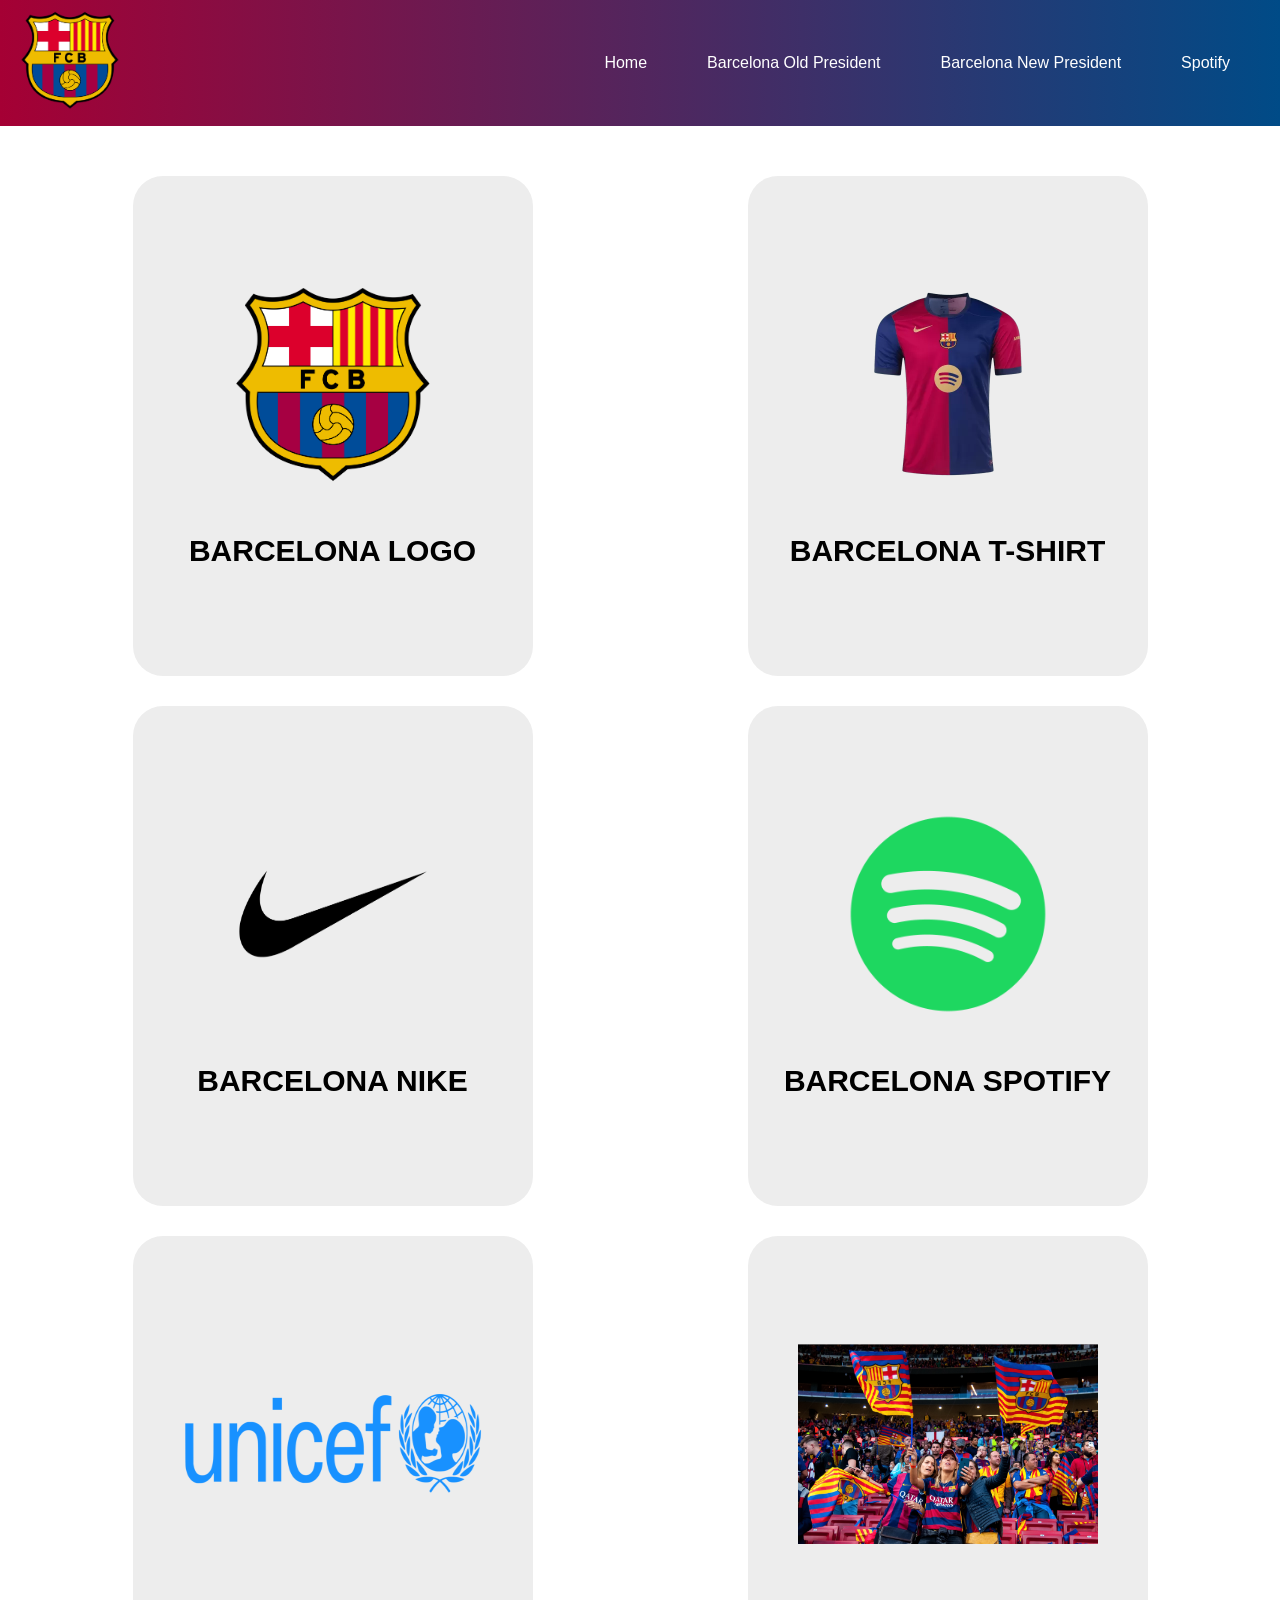
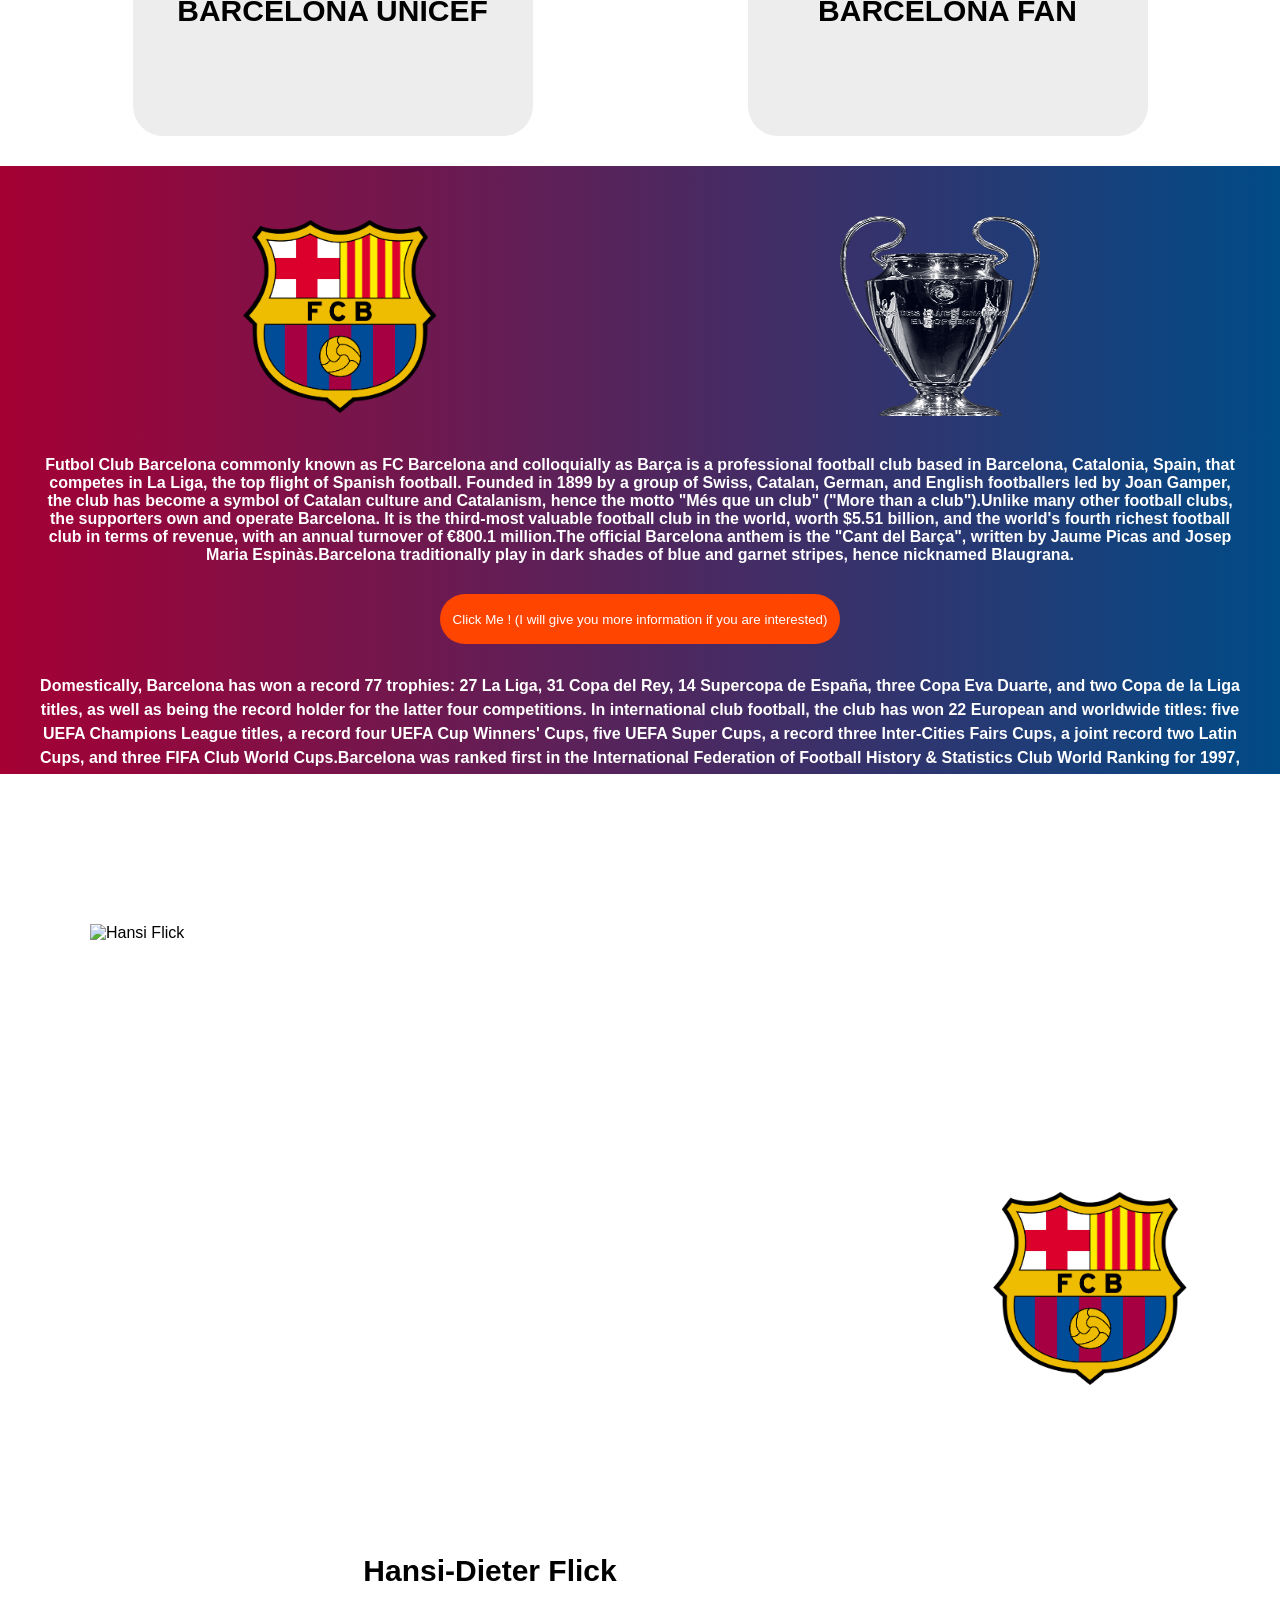
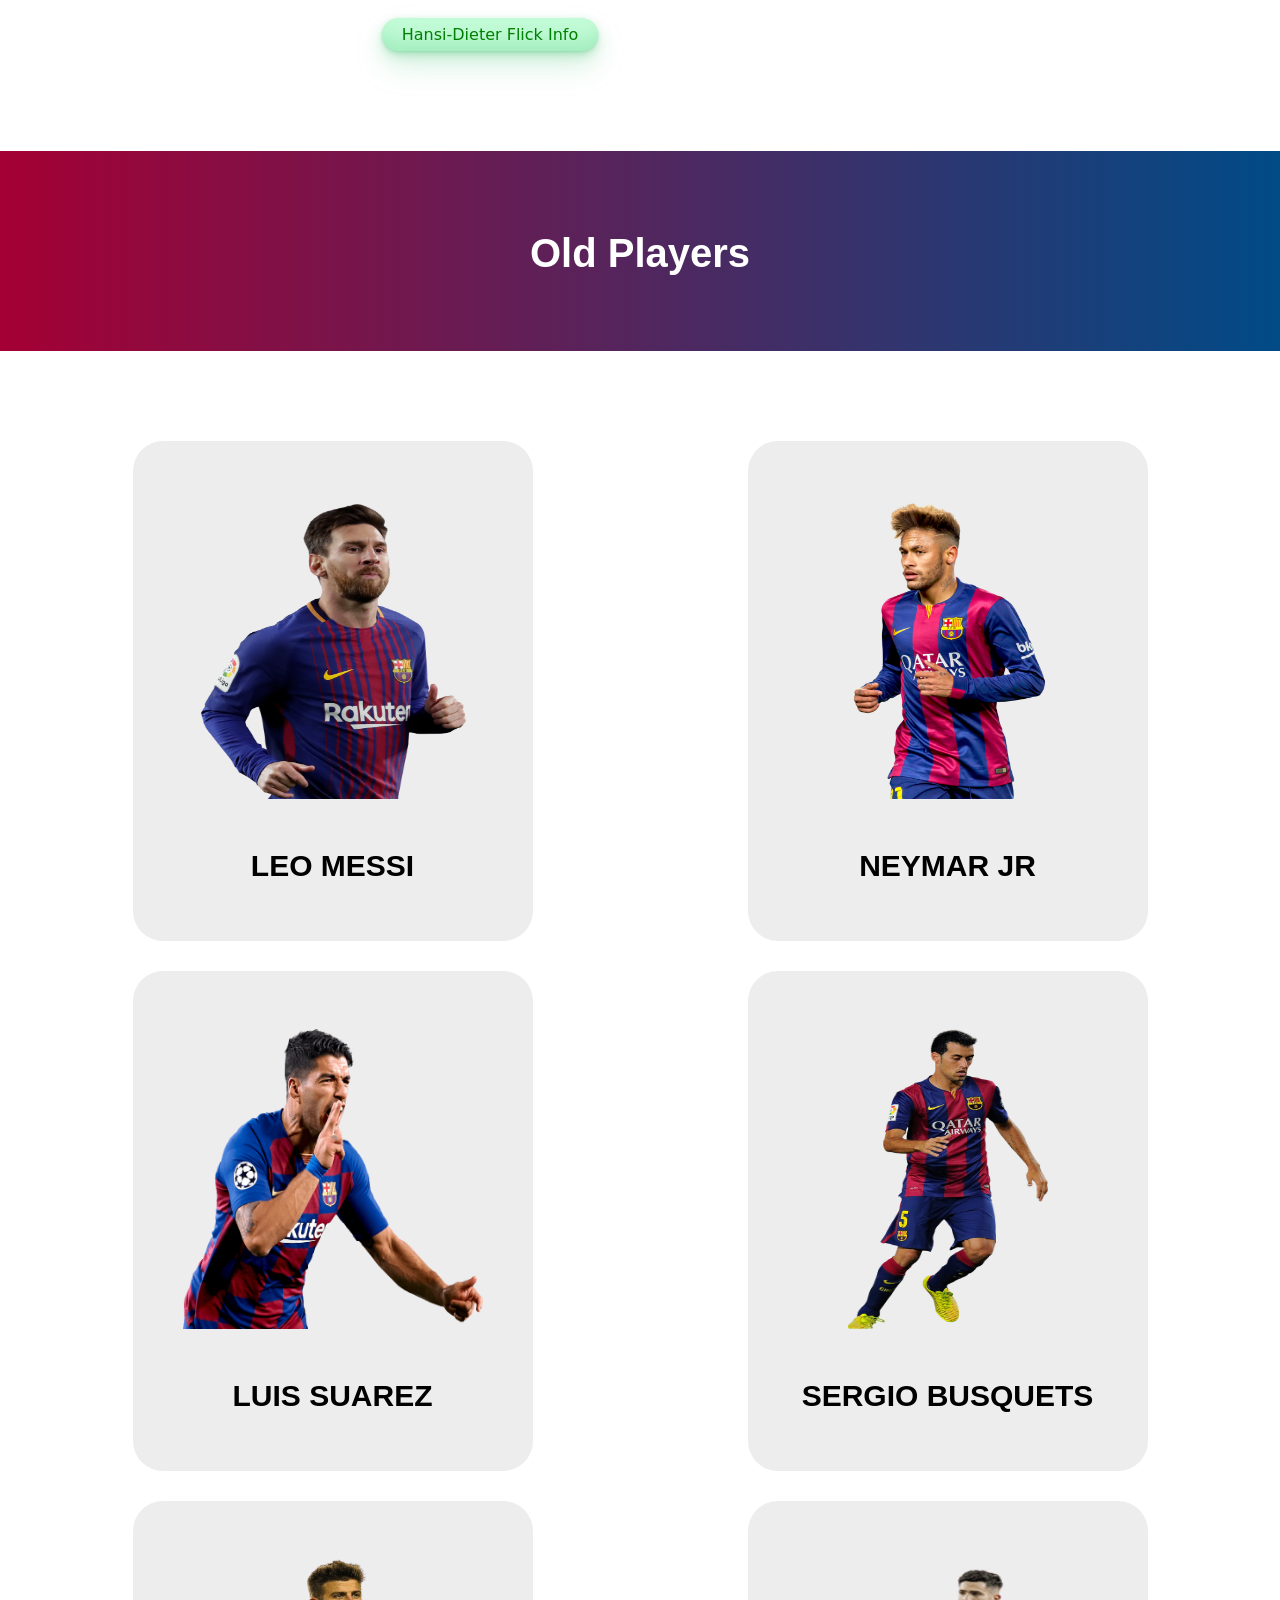
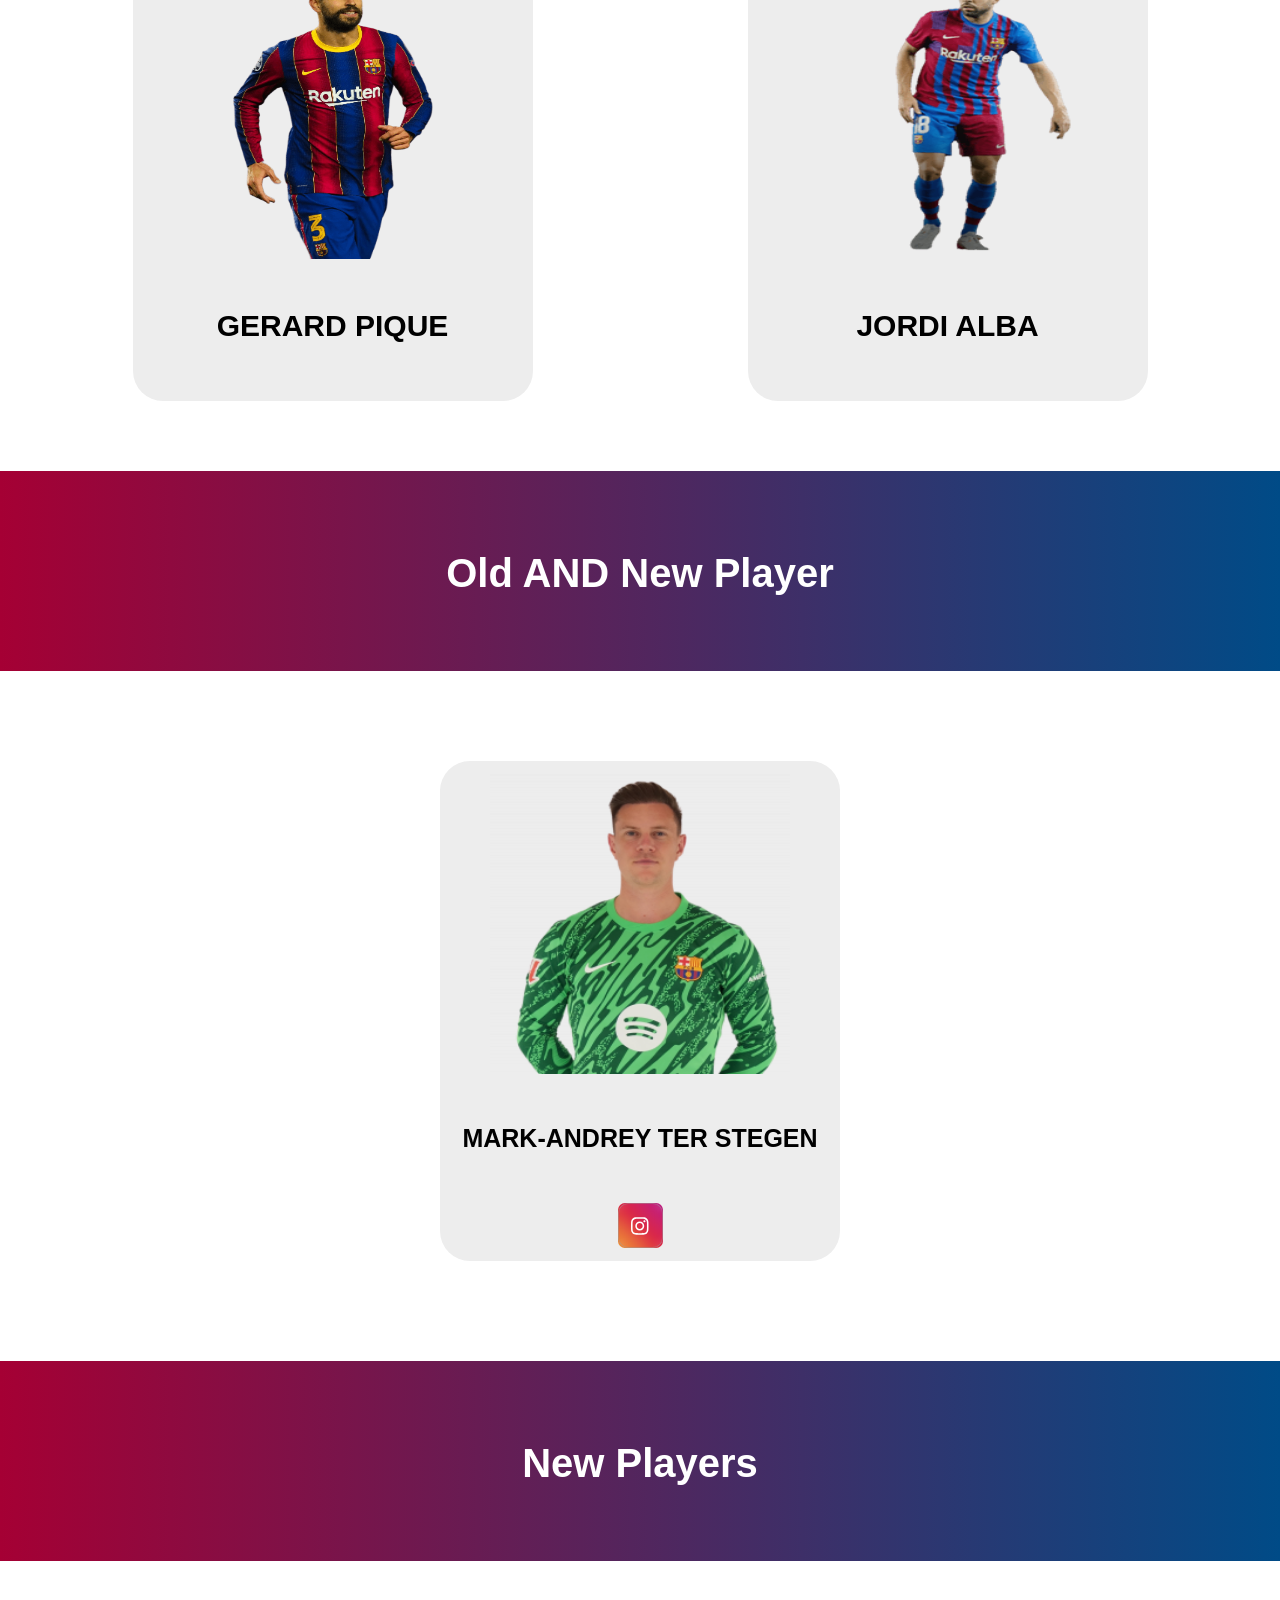
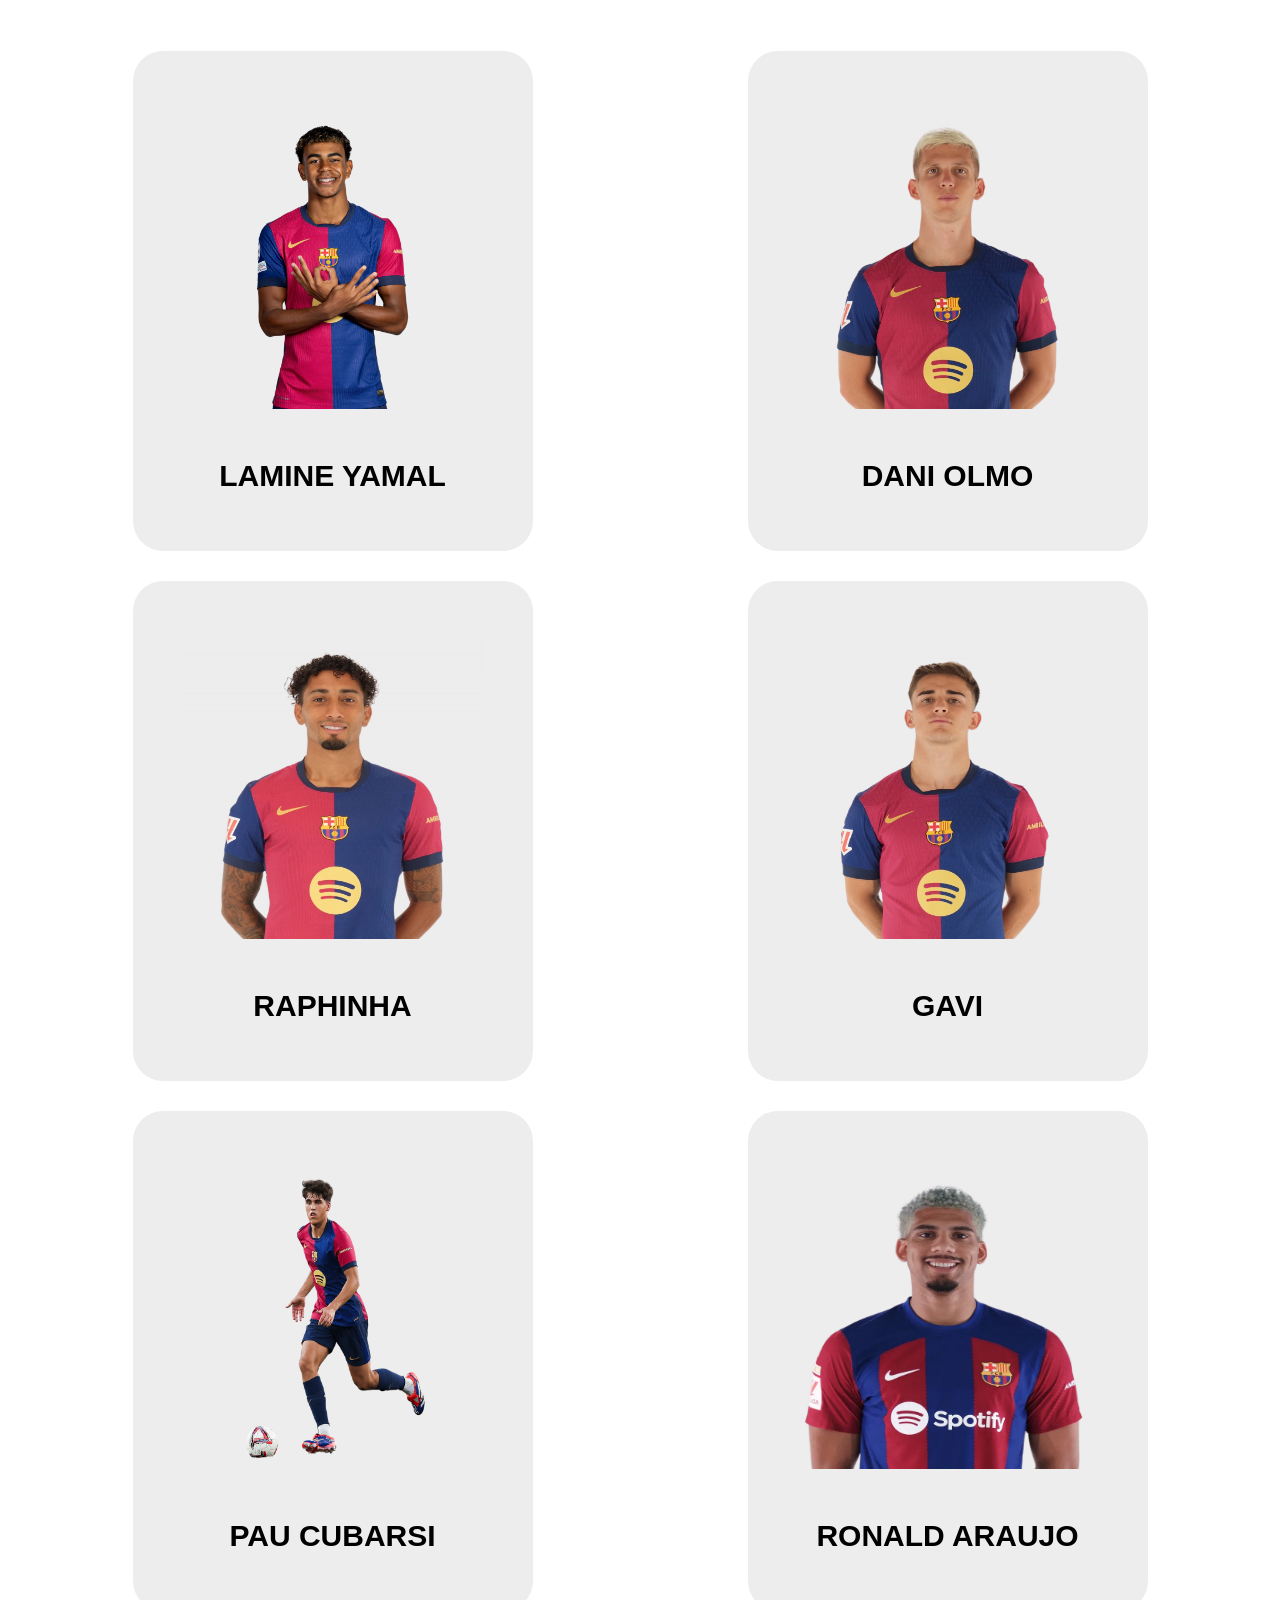
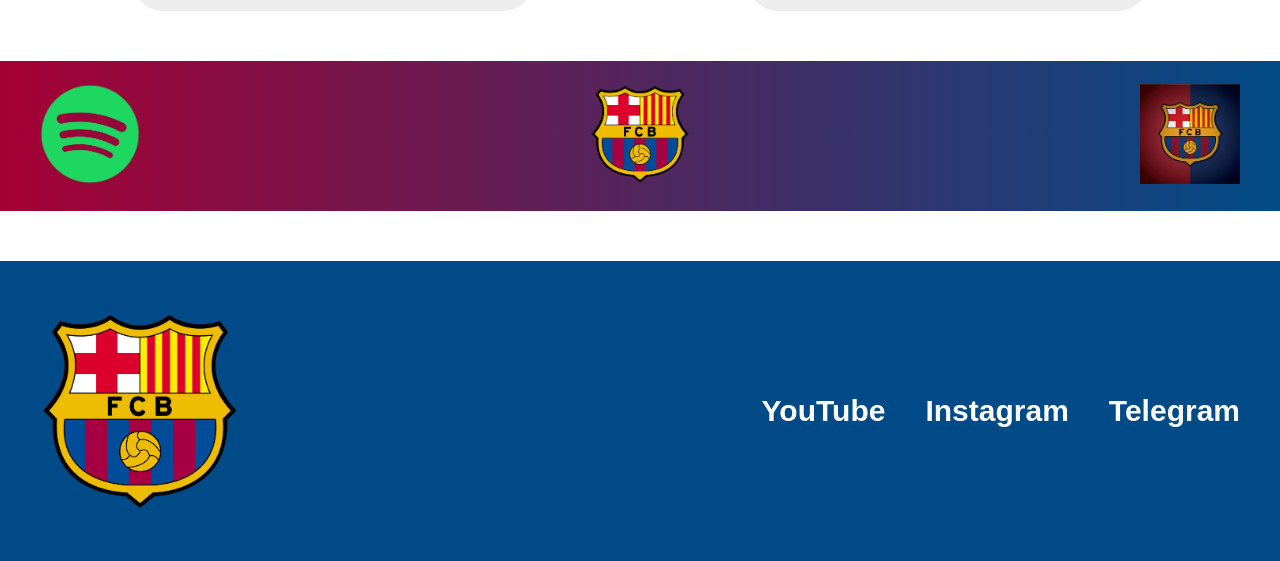
==== pages/barca.html @ 81ee216e "ver1.2" ====
<!DOCTYPE html>
<html lang="en">

<head>
    <meta charset="UTF-8">
    <meta name="viewport" content="width=device-width, initial-scale=1.0">
    <title>BARCELONA</title>
    <link href="https://unpkg.com/aos@2.3.1/dist/aos.css" rel="stylesheet">
    <link rel="icon" href="../img/Barca Logo.png" type="Barca">
    <link rel="stylesheet" href="../css/barca.css">
</head>

<body>
    <div class="loader-overlay">
        <div class="loader"></div>
    </div>

    <!-- Header - START -->
    <header>
        <!-- Navigation - START -->
        <nav>
            <div class="logo"><img src="../img/Barca Logo.png" alt="Barcelona" width="100" height="100"></div>
            <ul class="nav-links">
                <li><a href="https://ru.wikipedia.org/wiki/%D0%9A%D0%B0%D0%BC%D0%BF_%D0%9D%D0%BE%D1%83">Home</a></li>
                <li><a href="https://en.wikipedia.org/wiki/List_of_FC_Barcelona_presidents">Barcelona Old President</a>
                </li>
                <li><a href="https://ru.wikipedia.org/wiki/%D0%9A%D0%B0%D0%BC%D0%BF_%D0%9D%D0%BE%D1%83">Barcelona New
                        President</a></li>
                <li><a href="https://open.spotify.com/">Spotify</a></li>
            </ul>
            <div class="hamburger" onclick="toggleMenu()">
                &#9776;
            </div>
        </nav>
        <!-- Navigation - END -->
    </header>
    <!-- Header - END -->

    <!-- Main - START -->
    <main>
        <!-- Main - Content -->
        <section class="main__content container">
            <!-- 1 - Block -->
            <div class="main__info">
                <img src="../img/Barca Logo.png" alt="Barca Logo" width="200" height="200">

                <h1>
                    Barcelona Logo
                </h1>
            </div>
            <!-- 2 - Block -->
            <div class="main__info">
                <img src="../img/Barca T-shirt.png" alt="Barca T-shirt" width="200" height="200">

                <h1>
                    Barcelona T-shirt
                </h1>
            </div>

            <!-- 3 - Block -->
            <div class="main__info">
                <img src="../img/Nike.png" alt="Barca Nike" width="200" height="100">

                <h1>
                    Barcelona Nike
                </h1>
            </div>

            <!-- 4 - Block -->
            <div class="main__info">
                <img src="../img/Spotify.png" alt="Barca Spotify" width="200" height="200">

                <h1>
                    Barcelona Spotify
                </h1>
            </div>

            <!-- 5 - Block -->
            <div class="main__info">
                <img src="../img/Unicef.png" alt="Barca Unicef" width="300" height="100">

                <h1>
                    Barcelona Unicef
                </h1>
            </div>

            <!-- 6 - Block -->
            <div class="main__info">
                <img src="../img/Barca Fan.png" alt="Barca Fan" width="300" height="200">

                <h1>
                    Barcelona Fan
                </h1>
            </div>
        </section>
        <!-- Main - Content -->

        <!-- Barcelona - Cups -->
        <section class="barcelona__cups">
            <div class="barcelona__cup container">
                <img src="../img/Barca Logo.png" alt="Barcelona" width="200" height="200">
                <img src="../img/Kubok.png" alt="Kubok" width="200" height="200">
            </div>

            <div class="cups__texts container">
                <p>
                    Futbol Club Barcelona commonly known as FC
                    Barcelona and colloquially as Barça is a professional football club based in Barcelona,
                    Catalonia, Spain, that competes in La Liga, the top flight of Spanish football.
                    Founded in 1899 by a group of Swiss, Catalan, German, and English footballers led by Joan Gamper,
                    the
                    club has become a symbol of Catalan culture and Catalanism, hence the motto "Més que un club" ("More
                    than a club").Unlike many other football clubs, the supporters own and operate Barcelona. It is the
                    third-most valuable football club in the world, worth $5.51 billion, and the world's fourth richest
                    football club in terms of revenue, with an annual turnover of €800.1 million.The official
                    Barcelona anthem is the "Cant del Barça", written by Jaume Picas and Josep Maria Espinàs.Barcelona
                    traditionally play in dark shades of blue and garnet stripes, hence nicknamed Blaugrana.
                </p>


                <button class="cups__btn" id="toggleButton">
                    Click Me ! (I will give you more information if you are interested)
                </button>

                <p class="cups__text" id="hiddenText">
                    Domestically, Barcelona has won a record 77 trophies: 27 La Liga, 31 Copa del Rey, 14 Supercopa
                    de
                    España, three Copa Eva Duarte, and two Copa de la Liga titles, as well as being the record
                    holder
                    for
                    the latter four competitions. In international club football, the club has won 22 European and
                    worldwide
                    titles: five UEFA Champions League titles, a record four UEFA Cup Winners' Cups, five UEFA Super
                    Cups, a
                    record three Inter-Cities Fairs Cups, a joint record two Latin Cups, and three FIFA Club World
                    Cups.Barcelona was ranked first in the International Federation of Football History &
                    Statistics Club World Ranking for 1997, 2009, 2011, 2012, and 2015, and occupies the ninth
                    position
                    on
                    the UEFA club rankings as of May 2023.The club has a long-standing rivalry with Real Madrid,
                    and matches between the two teams are referred to as El Clásico.

                    Barcelona is one of the most widely supported teams in the world, and the club has one of the
                    largest
                    social media following in the world among sports teams.[12][13] Barcelona players have won a
                    joint
                    record twelve Ballon d'Or awards, with recipients including Johan Cruyff, as well as a record
                    six
                    FIFA
                    World Player of the Year awards, with winners including Romário, Ronaldo, Rivaldo, Ronaldinho
                    and
                    Lionel
                    Messi. In 2010, three players who came through the club's youth academy—Lionel Messi, Andrés
                    Iniesta
                    and
                    Xavi—were chosen as the three best players in the world in the Ballon d'Or ranking, an
                    unprecedented
                    feat for players from the same football academy.[14][15] Additionally, players representing the
                    club
                    have won a record eight European Golden Shoe awards.

                    Barcelona is one of three founding members of the Primera División that have never been
                    relegated
                    from
                    the top division since its inception in 1929, along with Athletic Bilbao and Real Madrid.In
                    2009, Barcelona became the first Spanish club to win the continental treble consisting of La
                    Liga,
                    Copa
                    del Rey and the UEFA Champions League, and also became the first European football club to win
                    six
                    out
                    of six competitions in a single year, by also winning the Spanish Super Cup, UEFA Super Cup and
                    FIFA
                    Club World Cup.In 2011, the club became European champions again, winning five trophies.This
                    Barcelona team, which won fourteen trophies in just four years under Pep Guardiola, is
                    considered by
                    some in the sport to be the greatest team of all time.By winning their fifth Champions
                    League trophy in 2015 under Luis Enrique, Barcelona became the first European football club in
                    history
                    to achieve the continental treble twice.
                </p>
            </div>
        </section>
        <!-- Barcelona - Cups -->

        <!-- Barcelona - Traner -->
        <section class="barcelona__traner container">
            <div class="barcelona__flick">
                <div class="hansi__flick">
                    <img src="../img/Hansi Flick.png" alt="Hansi Flick" width="800" height="600" data-aos="fade-top">

                    <h1>
                        Hansi-Dieter Flick
                    </h1>

                    <a href="https://en.wikipedia.org/wiki/Hansi_Flick"> <button class="button-33"
                            role="button">Hansi-Dieter Flick Info</button></a>
                </div>

                <img src="../img/Barca Logo.png" class="barcelona__traner-img" alt="Logo" width="200" height="200">
            </div>
        </section>
        <!-- Barcelona - Traner -->

        <!-- OLD - PLAYERS -->
        <section class="old__players">
            <div class="old__players-title">
                <h1>
                    Old Players
                </h1>
            </div>

            <div class="old__players-content container">
                <!-- 1 - Block -->
                <div class="old__players-info" data-aos="fade-right">
                    <img src="../img/Leo Messi.png" alt="Leo Messi" width="300" height="300">

                    <h2>
                        Leo Messi
                    </h2>
                </div>
                <!-- 2 - Block -->
                <div class="old__players-info" data-aos="fade-right">
                    <img src="../img/Neymar JR.png" alt="Neymar JR" width="200" height="300">

                    <h2>
                        Neymar JR
                    </h2>
                </div>

                <!-- 3 - Block -->
                <div class="old__players-info" data-aos="fade-right">
                    <img src="../img/Luis Suarez.png" alt="Luis Suarez" width="300" height="300">

                    <h2>
                        Luis Suarez
                    </h2>
                </div>

                <!-- 4 - Block -->
                <div class="old__players-info" data-aos="fade-right">
                    <img src="../img/Sergio Busquets.png" alt="Sergio Busquets" width="200" height="300">

                    <h2>
                        Sergio Busquets
                    </h2>
                </div>

                <!-- 5 - Block -->
                <div class="old__players-info" data-aos="fade-right">
                    <img src="../img/Gerard Pique.png" alt="Gerard Pique" width="200" height="300">

                    <h2>
                        Gerard Pique
                    </h2>
                </div>

                <!-- 6 - Block -->
                <div class="old__players-info" data-aos="fade-right">
                    <img src="../img/Jordi Alba.png" alt="Jordi Alba" width="300" height="300">

                    <h2>
                        Jordi Alba
                    </h2>
                </div>
            </div>
        </section>
        <!-- OLD - PLAYERS -->

        <!-- Player - START -->
        <section class="old-and-new__player">
            <div class="ter-stegen-title">
                <h1>
                    Old AND New Player
                </h1>
            </div>

            <div class="ter-stegen container" data-aos="fade-right">
                <img src="../img/Ter Stegen.png" alt="Mark-Andrey Ter Stegen" width="300" height="300">

                <h1>
                    Mark-Andrey Ter Stegen
                </h1>

                <a
                    href="https://www.instagram.com/mterstegen1?utm_source=ig_web_button_share_sheet&igsh=ZDNlZDc0MzIxNw==">
                    <button class="ter-stegen-btn">
                        <span class="svgContainer">
                            <svg fill="white" class="svgIcon" viewBox="0 0 448 512" height="1.5em"
                                xmlns="http://www.w3.org/2000/svg">
                                <path
                                    d="M224.1 141c-63.6 0-114.9 51.3-114.9 114.9s51.3 114.9 114.9 114.9S339 319.5 339 255.9 287.7 141 224.1 141zm0 189.6c-41.1 0-74.7-33.5-74.7-74.7s33.5-74.7 74.7-74.7 74.7 33.5 74.7 74.7-33.6 74.7-74.7 74.7zm146.4-194.3c0 14.9-12 26.8-26.8 26.8-14.9 0-26.8-12-26.8-26.8s12-26.8 26.8-26.8 26.8 12 26.8 26.8zm76.1 27.2c-1.7-35.9-9.9-67.7-36.2-93.9-26.2-26.2-58-34.4-93.9-36.2-37-2.1-147.9-2.1-184.9 0-35.8 1.7-67.6 9.9-93.9 36.1s-34.4 58-36.2 93.9c-2.1 37-2.1 147.9 0 184.9 1.7 35.9 9.9 67.7 36.2 93.9s58 34.4 93.9 36.2c37 2.1 147.9 2.1 184.9 0 35.9-1.7 67.7-9.9 93.9-36.2 26.2-26.2 34.4-58 36.2-93.9 2.1-37 2.1-147.8 0-184.8zM398.8 388c-7.8 19.6-22.9 34.7-42.6 42.6-29.5 11.7-99.5 9-132.1 9s-102.7 2.6-132.1-9c-19.6-7.8-34.7-22.9-42.6-42.6-11.7-29.5-9-99.5-9-132.1s-2.6-102.7 9-132.1c7.8-19.6 22.9-34.7 42.6-42.6 29.5-11.7 99.5-9 132.1-9s102.7-2.6 132.1 9c19.6 7.8 34.7 22.9 42.6 42.6 11.7 29.5 9 99.5 9 132.1s2.7 102.7-9 132.1z">
                                </path>
                            </svg>
                        </span>
                        <span class="bg"></span>
                    </button>
                </a>
            </div>
        </section>
        <!-- Player - END -->

        <!-- NEW - PLAYERS -->
        <section class="old__players">
            <div class="old__players-title">
                <h1>
                    New Players
                </h1>
            </div>

            <div class="old__players-content container">
                <!-- 1 - Block -->
                <div class="old__players-info" data-aos="fade-right">
                    <img src="../img/Lamine Yamal.png" alt="Lamine Yamal" width="300" height="300">

                    <h2>
                        Lamine Yamal
                    </h2>
                </div>
                <!-- 2 - Block -->
                <div class="old__players-info" data-aos="fade-right">
                    <img src="../img/Dani Olmo.png" alt="Dani Olmo" width="300" height="300">

                    <h2>
                        Dani Olmo
                    </h2>
                </div>

                <!-- 3 - Block -->
                <div class="old__players-info" data-aos="fade-right">
                    <img src="../img/Raphinha.png" alt="Raphinha" width="300" height="300">

                    <h2>
                        Raphinha
                    </h2>
                </div>

                <!-- 4 - Block -->
                <div class="old__players-info" data-aos="fade-right">
                    <img src="../img/Gavi.png" alt="Gavi" width="300" height="300">

                    <h2>
                        Gavi
                    </h2>
                </div>

                <!-- 5 - Block -->
                <div class="old__players-info" data-aos="fade-right">
                    <img src="../img/Pau Cubarsi.png" alt="Pau Cubarsi" width="400" height="300">

                    <h2>
                        Pau Cubarsi
                    </h2>
                </div>

                <!-- 6 - Block -->
                <div class="old__players-info" data-aos="fade-right">
                    <img src="../img/Araujo Ronald.png" alt="Araujo Ronald" width="300" height="300">

                    <h2>
                        Ronald Araujo
                    </h2>
                </div>
            </div>
        </section>
        <!-- NEW - PLAYERS -->

        <!-- Tab - START -->
        <section class="tab">
            <div class="tab-info">
                <div class="tab-container container">
                    <div class="tab" onclick="toggleTab(event, 'home')"><img src="../img/Spotify.png" alt="Music"
                            width="100" height="100"></div>
                    <div class="tab" onclick="toggleTab(event, 'about')"><img src="../img/Barca Logo.png"
                            alt="Barça Logo" width="100" height="100"></div>
                    <div class="tab" onclick="toggleTab(event, 'contact')"><img src="../img/Barcelona - Club.jpg"
                            alt="Club - Bg" width="100" height="100"></div>
                </div>
            </div>

            <div class="tab-content container" id="home" style="display: none;">
                <button id="audioButton">Barcelona Music
                    <audio id="audio" controls hidden src="../audio/Barca.m4a"></audio>
                </button>
                <img src="../img/Barca Logo.png" alt="Barça Logo" width="100" height="100" class="tab-content-img">
            </div>
            <div class="tab-content container" id="about" style="display:none;">
                <h1>Camp <span>Nou</span></h1>
                <img src="../img/Campnou.jpg" alt="Camp Nou" class="campnou" width="300" height="150">
            </div>
            <div class="tab-content container" id="contact" style="display:none;">
                <h1>Barcelona <span>Club</span></h1>
                <img src="../img/Barcelon Club.png" alt="Barcelona Club" class="club" width="300" height="150">
            </div>
        </section>
        <!-- Tab - END -->
    </main>
    <!-- Main - END -->

    <!-- Footer - START -->
    <footer>
        <section class="footer__content container">
            <!-- Navigation - START -->
            <nav>
                <div class="footer__nav">
                    <img src="../img/Barca Logo.png" alt="Barcelona" width="200" height="200">

                    <ul>
                        <li><a href="https://www.youtube.com/@FCBarcelona"><i
                                    class="fa-brands fa-youtube"></i>YouTube</a></li>
                        <li><a
                                href="https://www.instagram.com/fcbarcelona?utm_source=ig_web_button_share_sheet&igsh=ZDNlZDc0MzIxNw=="><i
                                    class="fa-brands fa-instagram"></i>Instagram</a></li>
                        <li><a href="https://t.me/FCBarcelonaSocis"><i class="fa-brands fa-telegram"></i>Telegram</a>
                        </li>
                    </ul>
                </div>

                <div class="footer__text">
                    <h1>
                        FC BARCELONA
                    </h1>
                </div>
            </nav>
            <!-- Navigation - END -->
        </section>
    </footer>
    <!-- Footer - END -->
    <script src="https://unpkg.com/aos@2.3.1/dist/aos.js"></script>
    <script>
        AOS.init();
    </script>
    <script src="../libs/jquery.min.js"></script>
    <script src="../js/fontawesome.js"></script>
    <script src="../js/app.js"></script>
</body>

</html>
---- css/barca.css ----
* {
  margin: 0;
  padding: 0;
  box-sizing: border-box;
}

ul,
ol {
  list-style: none;
}

a {
  text-decoration: none;
}

.container {
  max-width: 1200px;
  width: 100%;
  margin-left: auto;
  margin-right: auto;
}

body {
  font-family: Arial, sans-serif;
}

.loader-overlay {
  position: fixed;
  top: 0;
  left: 0;
  width: 100%;
  height: 100%;
  background: white;
  display: flex;
  justify-content: center;
  align-items: center;
  z-index: 9999;
}

.loader {
  border: 8px solid #f3f3f3;
  border-top: 8px solid black;
  border-radius: 50%;
  width: 60px;
  height: 60px;
  animation: spin 1s linear infinite;
}

@keyframes spin {
  0% {
    transform: rotate(0deg);
  }
  100% {
    transform: rotate(360deg);
  }
}
header nav {
  display: flex;
  justify-content: space-between;
  align-items: center;
  background: linear-gradient(to right, #A50034, #004B87);
  padding: 10px 20px;
}
header nav .logo {
  color: white;
  font-size: 24px;
}
header nav .nav-links {
  list-style: none;
  display: flex;
}
header nav .nav-links li {
  margin: 0 15px;
}
header nav .nav-links a {
  color: white;
  text-decoration: none;
  padding: 8px 15px;
  border-radius: 5px;
}
header nav .nav-links a:hover {
  background: linear-gradient(to right, #A50034, #004B87);
}
header nav .hamburger {
  display: none;
  font-size: 30px;
  color: white;
  cursor: pointer;
}
@media (max-width: 842px) {
  header nav .nav-links {
    display: none;
    flex-direction: column;
    position: absolute;
    background: linear-gradient(to right, #A50034, #004B87);
    top: 120px;
    right: 0;
    width: 100%;
    height: 50%;
    padding-top: 20px;
  }
  header nav .nav-links ul li a {
    font-size: 20px;
  }
  header nav .nav-links.active {
    display: flex;
    gap: 20px;
  }
  header nav .hamburger {
    display: block;
  }
}

main {
  margin-top: 50px;
}
main .main__content {
  display: grid;
  grid-template-columns: repeat(3, 6fr);
  place-items: center;
  gap: 30px;
}
@media (max-width: 1400px) {
  main .main__content {
    grid-template-columns: repeat(2, 6fr);
  }
}
@media (max-width: 680px) {
  main .main__content {
    grid-template-columns: repeat(1, 6fr);
  }
}
main .main__content .main__info {
  width: 400px;
  height: 500px;
  background: #ededed;
  display: flex;
  justify-content: center;
  align-items: center;
  flex-direction: column;
  gap: 50px;
  border-radius: 30px;
  transition: 0.2s linear;
}
@media (max-width: 870px) {
  main .main__content .main__info {
    width: 300px;
    height: 400px;
  }
}
main .main__content .main__info h1 {
  text-transform: uppercase;
  font-weight: 700;
  font-size: 30px;
  color: black;
}
@media (max-width: 870px) {
  main .main__content .main__info h1 {
    font-size: 20px;
  }
}
main .main__content .main__info:hover {
  background: linear-gradient(to right, #A50034, #004B87);
  box-shadow: 0px 0px 70px black;
  transition: 0.2s linear;
}
main .main__content .main__info:hover h1 {
  color: white;
}
@media (max-width: 870px) {
  main .main__content .main__info:nth-last-of-type(1) img {
    width: 200px;
    height: 150px;
  }
}
main .main__content .main__info:nth-last-of-type(2) img {
  position: relative;
  top: 50px;
}
@media (max-width: 870px) {
  main .main__content .main__info:nth-last-of-type(2) img {
    width: 220px;
    height: 50px;
  }
}
main .main__content .main__info:nth-last-of-type(2) h1 {
  margin-top: 100px;
}
main .main__content .main__info:nth-last-of-type(4) img {
  position: relative;
  top: 50px;
}
main .main__content .main__info:nth-last-of-type(4) h1 {
  margin-top: 100px;
}
main .barcelona__cups {
  background: linear-gradient(to right, #A50034, #004B87);
  padding-top: 50px;
  margin-top: 30px;
}
main .barcelona__cups .barcelona__cup {
  display: flex;
  justify-content: space-around;
  align-items: center;
  margin-bottom: 40px;
}
@media (max-width: 595px) {
  main .barcelona__cups .barcelona__cup img {
    width: 150px;
    height: 150px;
  }
}
@media (max-width: 350px) {
  main .barcelona__cups .barcelona__cup img {
    width: 100px;
    height: 100px;
  }
}
main .barcelona__cups .cups__texts {
  display: flex;
  justify-content: center;
  align-items: center;
  flex-direction: column;
}
main .barcelona__cups .cups__texts p {
  text-align: center;
  color: white;
  font-weight: 700;
  font-size: 16px;
}
main .barcelona__cups .cups__texts button {
  border: none;
  margin-left: auto;
  margin-right: auto;
  margin-top: 30px;
  margin-bottom: 30px;
  border-radius: 30px;
  background: orangered;
  color: white;
  cursor: pointer;
  width: 400px;
  height: 50px;
}
@media (max-width: 410px) {
  main .barcelona__cups .cups__texts button {
    width: 250px;
    font-size: 16px;
    text-align: center;
  }
}
main .barcelona__cups .cups__texts .cups__text {
  max-height: 100px;
  overflow: hidden;
  line-height: 1.5;
  display: block;
  transition: 0.2s linear;
}
main .barcelona__cups .cups__texts .cups__text.expanded {
  max-height: none;
  transition: 0.2s linear;
}
main .barcelona__traner {
  margin-top: 150px;
}
main .barcelona__traner .barcelona__flick {
  display: flex;
  justify-content: space-between;
  align-items: center;
}
@media (max-height: 1200px) {
  main .barcelona__traner .barcelona__flick {
    justify-content: space-around;
  }
}
@media (max-width: 720px) {
  main .barcelona__traner .barcelona__flick {
    flex-direction: column;
  }
}
main .barcelona__traner .barcelona__flick .hansi__flick {
  display: flex;
  justify-content: center;
  align-items: center;
  flex-direction: column;
}
@media (max-width: 1200px) {
  main .barcelona__traner .barcelona__flick .hansi__flick img {
    width: 600px;
    height: 500px;
  }
}
@media (max-width: 970px) {
  main .barcelona__traner .barcelona__flick .hansi__flick img {
    width: 400px;
    height: 300px;
  }
}
@media (max-width: 425px) {
  main .barcelona__traner .barcelona__flick .hansi__flick img {
    width: 300px;
    height: 200px;
  }
}
main .barcelona__traner .barcelona__flick .hansi__flick h1 {
  font-weight: 700;
  font-size: 30px;
  margin-top: 30px;
  margin-bottom: 30px;
}
main .barcelona__traner .barcelona__flick .hansi__flick .button-33 {
  background-color: #c2fbd7;
  border-radius: 100px;
  box-shadow: rgba(44, 187, 99, 0.2) 0 -25px 18px -14px inset, rgba(44, 187, 99, 0.15) 0 1px 2px, rgba(44, 187, 99, 0.15) 0 2px 4px, rgba(44, 187, 99, 0.15) 0 4px 8px, rgba(44, 187, 99, 0.15) 0 8px 16px, rgba(44, 187, 99, 0.15) 0 16px 32px;
  color: green;
  cursor: pointer;
  display: inline-block;
  font-family: CerebriSans-Regular, -apple-system, system-ui, Roboto, sans-serif;
  padding: 7px 20px;
  text-align: center;
  text-decoration: none;
  transition: all 250ms;
  border: 0;
  font-size: 16px;
  -moz-user-select: none;
       user-select: none;
  -webkit-user-select: none;
  touch-action: manipulation;
  animation: animation 7s linear infinite;
}
main .barcelona__traner .barcelona__flick .hansi__flick .button-33:hover {
  box-shadow: rgba(44, 187, 99, 0.35) 0 -25px 18px -14px inset, rgba(44, 187, 99, 0.25) 0 1px 2px, rgba(44, 187, 99, 0.25) 0 2px 4px, rgba(44, 187, 99, 0.25) 0 4px 8px, rgba(44, 187, 99, 0.25) 0 8px 16px, rgba(44, 187, 99, 0.25) 0 16px 32px;
  transform: scale(1.05) rotate(-1deg);
}
@media (max-width: 720px) {
  main .barcelona__traner .barcelona__flick .barcelona__traner-img {
    display: none;
  }
}
main .old__players {
  margin-top: 100px;
}
main .old__players .old__players-title {
  background: linear-gradient(to right, #A50034, #004B87);
  height: 200px;
}
main .old__players .old__players-title h1 {
  font-weight: 700;
  font-size: 40px;
  color: white;
  text-align: center;
  padding-top: 80px;
}
main .old__players .old__players-content {
  display: grid;
  grid-template-columns: repeat(3, 6fr);
  place-items: center;
  gap: 30px;
  margin-top: 90px;
}
@media (max-width: 1400px) {
  main .old__players .old__players-content {
    grid-template-columns: repeat(2, 6fr);
  }
}
@media (max-width: 680px) {
  main .old__players .old__players-content {
    grid-template-columns: repeat(1, 6fr);
  }
}
main .old__players .old__players-content .old__players-info {
  width: 400px;
  height: 500px;
  background: #ededed;
  display: flex;
  justify-content: center;
  align-items: center;
  flex-direction: column;
  gap: 50px;
  border-radius: 30px;
  transition: 0.2s linear;
}
@media (max-width: 870px) {
  main .old__players .old__players-content .old__players-info {
    width: 300px;
    height: 400px;
  }
}
@media (max-width: 400px) {
  main .old__players .old__players-content .old__players-info {
    width: 300px;
    height: 400px;
    gap: 40px;
  }
}
@media (max-width: 400px) {
  main .old__players .old__players-content .old__players-info img {
    width: 250px;
    height: 250px;
  }
}
main .old__players .old__players-content .old__players-info h2 {
  text-transform: uppercase;
  font-weight: 700;
  font-size: 30px;
  color: black;
}
@media (max-width: 870px) {
  main .old__players .old__players-content .old__players-info h2 {
    font-size: 20px;
  }
}
main .old__players .old__players-content .old__players-info:hover {
  background: linear-gradient(to right, #A50034, #004B87);
  box-shadow: 0px 0px 70px black;
  transition: 0.2s linear;
}
main .old__players .old__players-content .old__players-info:hover h2 {
  color: white;
}
main .old-and-new__player {
  margin-top: 70px;
}
main .old-and-new__player .ter-stegen-title {
  background: linear-gradient(to right, #A50034, #004B87);
  height: 200px;
}
main .old-and-new__player .ter-stegen-title h1 {
  font-weight: 700;
  font-size: 40px;
  color: white;
  text-align: center;
  padding-top: 80px;
}
@media (max-width: 400px) {
  main .old-and-new__player .ter-stegen-title h1 {
    font-size: 30px;
  }
}
main .old-and-new__player .ter-stegen {
  width: 400px;
  height: 500px;
  background: #ededed;
  display: flex;
  justify-content: center;
  align-items: center;
  flex-direction: column;
  gap: 30px;
  border-radius: 30px;
  transition: 0.2s linear;
  margin-top: 90px;
}
@media (max-width: 870px) {
  main .old-and-new__player .ter-stegen {
    width: 300px;
    height: 400px;
  }
}
@media (max-width: 870px) {
  main .old-and-new__player .ter-stegen img {
    width: 200px;
    height: 200px;
  }
}
main .old-and-new__player .ter-stegen h1 {
  text-transform: uppercase;
  font-weight: 700;
  font-size: 25px;
  color: black;
  margin-top: 20px;
  margin-bottom: 20px;
}
@media (max-width: 870px) {
  main .old-and-new__player .ter-stegen h1 {
    font-size: 20px;
  }
}
main .old-and-new__player .ter-stegen a .ter-stegen-btn {
  width: 45px;
  height: 45px;
  display: flex;
  align-items: center;
  justify-content: center;
  border: none;
  background: #f09433;
  background: linear-gradient(45deg, #f09433 0%, #e6683c 25%, #dc2743 50%, #cc2366 75%, #bc1888 100%);
  filter: progid:DXImageTransform.Microsoft.gradient(startColorstr="#f09433", endColorstr="#bc1888", GradientType=1);
  position: relative;
  border-radius: 7px;
  cursor: pointer;
  transition: all 0.3s;
}
main .old-and-new__player .ter-stegen a .svgContainer {
  width: 100%;
  height: 100%;
  display: flex;
  align-items: center;
  justify-content: center;
  background-color: transparent;
  -webkit-backdrop-filter: blur(4px);
          backdrop-filter: blur(4px);
  letter-spacing: 0.8px;
  border-radius: 10px;
  transition: all 0.3s;
  border: 1px solid rgba(156, 156, 156, 0.466);
}
main .old-and-new__player .ter-stegen a .bg {
  position: absolute;
  content: "";
  width: 100%;
  height: 100%;
  background: #f09433;
  background: linear-gradient(45deg, #f09433 0%, #e6683c 25%, #dc2743 50%, #cc2366 75%, #bc1888 100%);
  filter: progid:DXImageTransform.Microsoft.gradient(startColorstr="#f09433", endColorstr="#bc1888", GradientType=1);
  z-index: -1;
  border-radius: 9px;
  pointer-events: none;
  transition: all 0.3s;
}
main .old-and-new__player .ter-stegen a .ter-stegen-btn:hover .bg {
  transform: rotate(35deg);
  transform-origin: bottom;
}
main .old-and-new__player .ter-stegen a .ter-stegen-btn:hover .svgContainer {
  background-color: rgba(156, 156, 156, 0.466);
}
main .old-and-new__player .ter-stegen:hover {
  background: linear-gradient(to right, #A50034, #004B87);
  box-shadow: 0px 0px 70px black;
  transition: 0.2s linear;
}
main .old-and-new__player .ter-stegen:hover h1 {
  color: white;
}
main .tab-info {
  background: linear-gradient(to right, #A50034, #004B87);
}
main .tab-container {
  display: flex;
  justify-content: space-between;
  align-items: center;
  cursor: pointer;
  margin-top: 50px;
  height: 150px;
}
@media (max-width: 890px) {
  main .tab-container {
    justify-content: space-around;
  }
}
@media (max-width: 500px) {
  main .tab img {
    width: 50px;
    height: 50px;
  }
}
main .tab .tab-content {
  display: flex;
  justify-content: space-between;
  align-items: center;
  height: 200px;
  border: 1px solid #ccc;
  padding: 20px;
  background-color: #fff;
  margin-top: 40px;
  border-radius: 30px;
}
@media (max-width: 365px) {
  main .tab .tab-content {
    flex-direction: column;
    gap: 30px;
  }
}
main .tab .tab-content h1 {
  color: #A50034;
}
main .tab .tab-content h1 span {
  color: #004B87;
}
@media (max-width: 500px) {
  main .tab .tab-content .tab-content-img {
    width: 100px;
    height: 100px;
  }
}
@media (max-width: 500px) {
  main .tab .tab-content .club {
    width: 200px;
    height: 100px;
  }
}
@media (max-width: 500px) {
  main .tab .tab-content .campnou {
    width: 200px;
    height: 150px;
  }
}
main .tab .tab-content button {
  position: relative;
  width: 200px;
  height: 50px;
  border-radius: 7px;
  border: 1px solid rgb(61, 106, 255);
  font-size: 14px;
  text-transform: uppercase;
  font-weight: 600;
  letter-spacing: 2px;
  background: transparent;
  color: #A50034;
  overflow: hidden;
  cursor: pointer;
  box-shadow: 0 0 0 0 transparent;
  transition: all 0.2s ease-in;
}
main .tab .tab-content button:hover {
  background: rgb(61, 106, 255);
  box-shadow: 0 0 30px 5px rgba(0, 142, 236, 0.815);
  transition: all 0.2s ease-out;
}
main .tab .tab-content button:hover::before {
  animation: sh02 0.5s 0s linear;
}
main .tab .tab-content button::before {
  content: "";
  display: block;
  width: 0px;
  height: 86%;
  position: absolute;
  top: 7%;
  left: 0%;
  opacity: 0;
  background: #fff;
  box-shadow: 0 0 50px 30px #fff;
  transform: skewX(-20deg);
}
@keyframes animation {
  from {
    transform: perspective(400px) rotateY(0deg);
  }
  to {
    transform: perspective(400px) rotateY(360deg);
  }
}
@keyframes sh02 {
  from {
    opacity: 0;
    left: 0%;
  }
  50% {
    opacity: 1;
  }
  to {
    opacity: 0;
    left: 100%;
  }
}
main .tab .tab-content button:active {
  box-shadow: 0 0 0 0 transparent;
  transition: box-shadow 0.2s ease-in;
}

footer {
  margin-top: 50px;
  background: #004B87;
  height: 300px;
}
footer .footer__content {
  padding-top: 50px;
}
footer .footer__content nav .footer__nav {
  display: flex;
  justify-content: space-between;
  align-items: center;
}
@media (max-width: 890px) {
  footer .footer__content nav .footer__nav {
    justify-content: space-around;
  }
}
@media (max-width: 500px) {
  footer .footer__content nav .footer__nav img {
    width: 100px;
    height: 100px;
  }
}
footer .footer__content nav .footer__nav ul {
  display: flex;
  gap: 30px;
}
@media (max-width: 890px) {
  footer .footer__content nav .footer__nav ul {
    flex-direction: column;
  }
}
footer .footer__content nav .footer__nav ul li a {
  color: white;
  font-weight: 700;
  font-size: 30px;
  cursor: pointer;
}
@media (max-width: 500px) {
  footer .footer__content nav .footer__nav ul li a {
    font-size: 20px;
  }
}
footer .footer__content nav .footer__nav i {
  margin-right: 10px;
}
footer .footer__content nav .footer__text h1 {
  display: none;
  color: white;
  text-align: center;
  font-size: 25px;
  font-weight: 700;
}
@media (max-width: 500px) {
  footer .footer__content nav .footer__text h1 {
    display: block;
    margin-top: 70px;
  }
}/*# sourceMappingURL=barca.css.map */
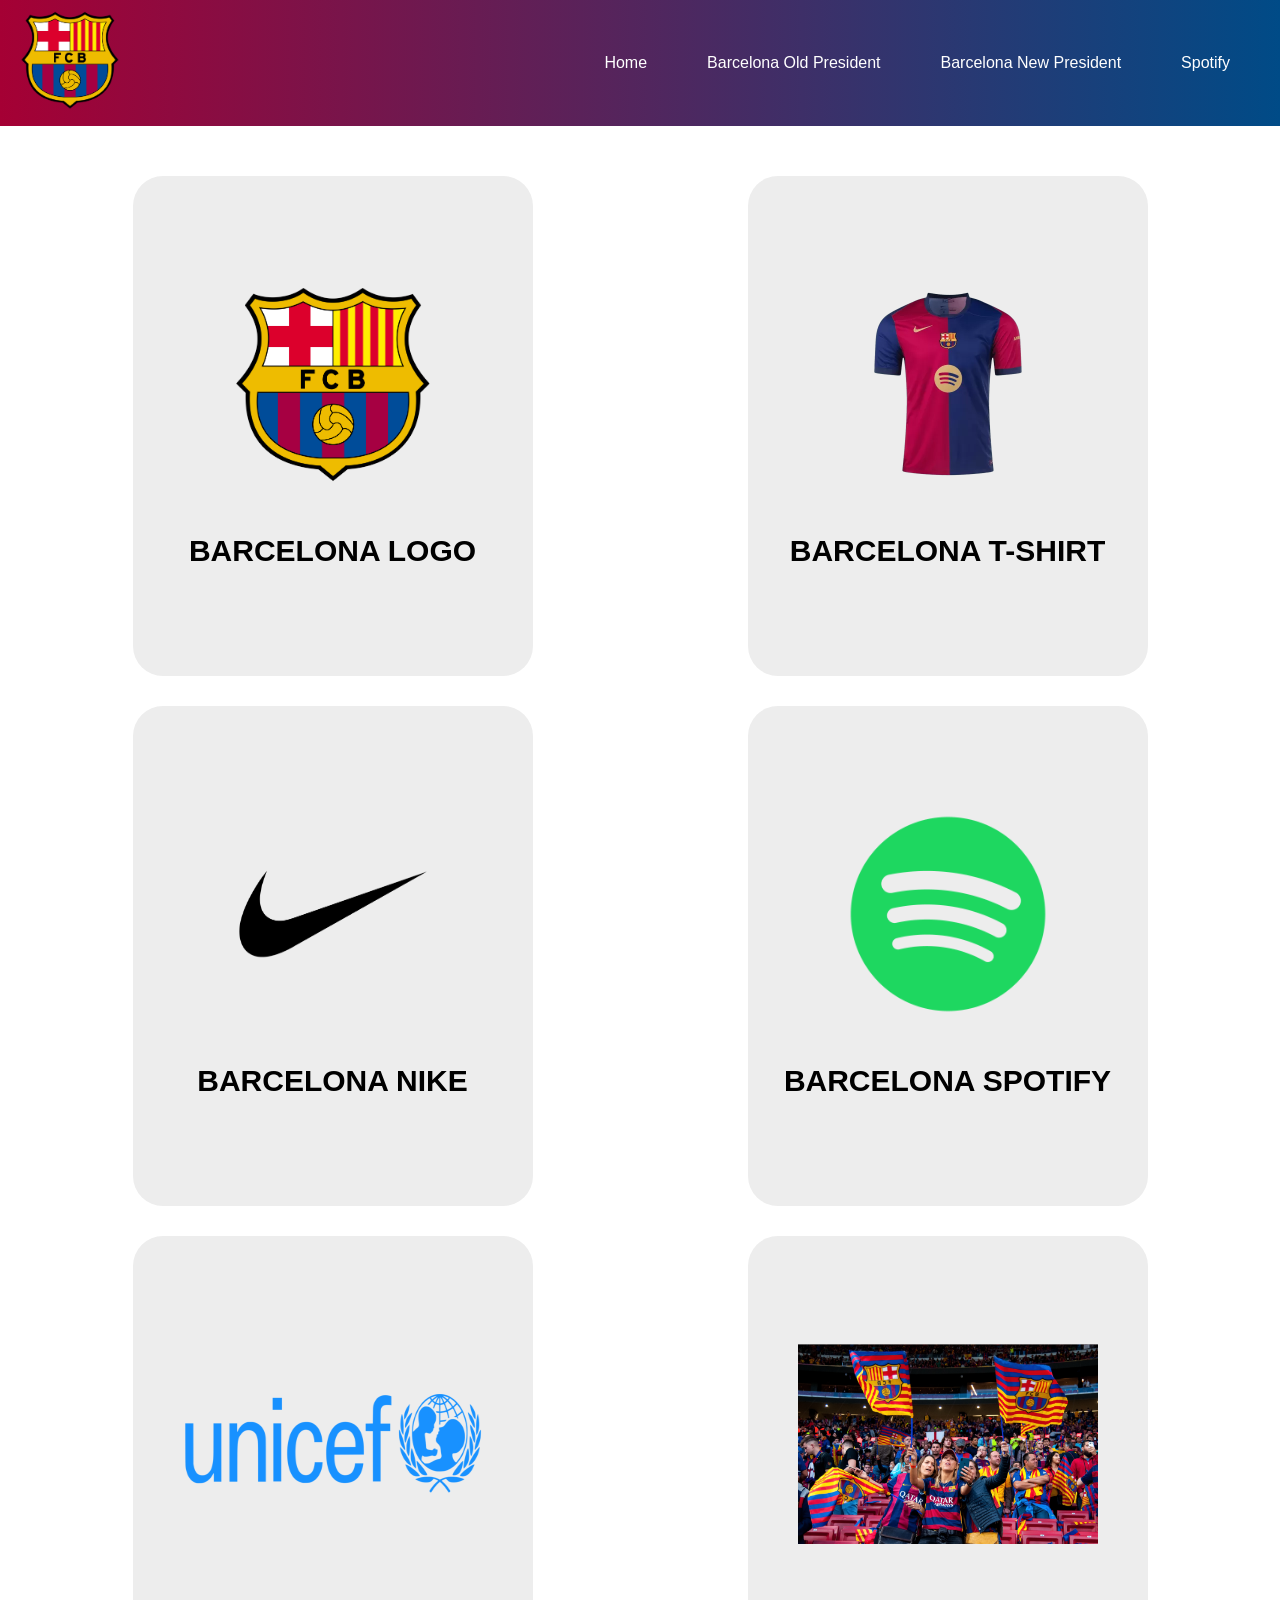
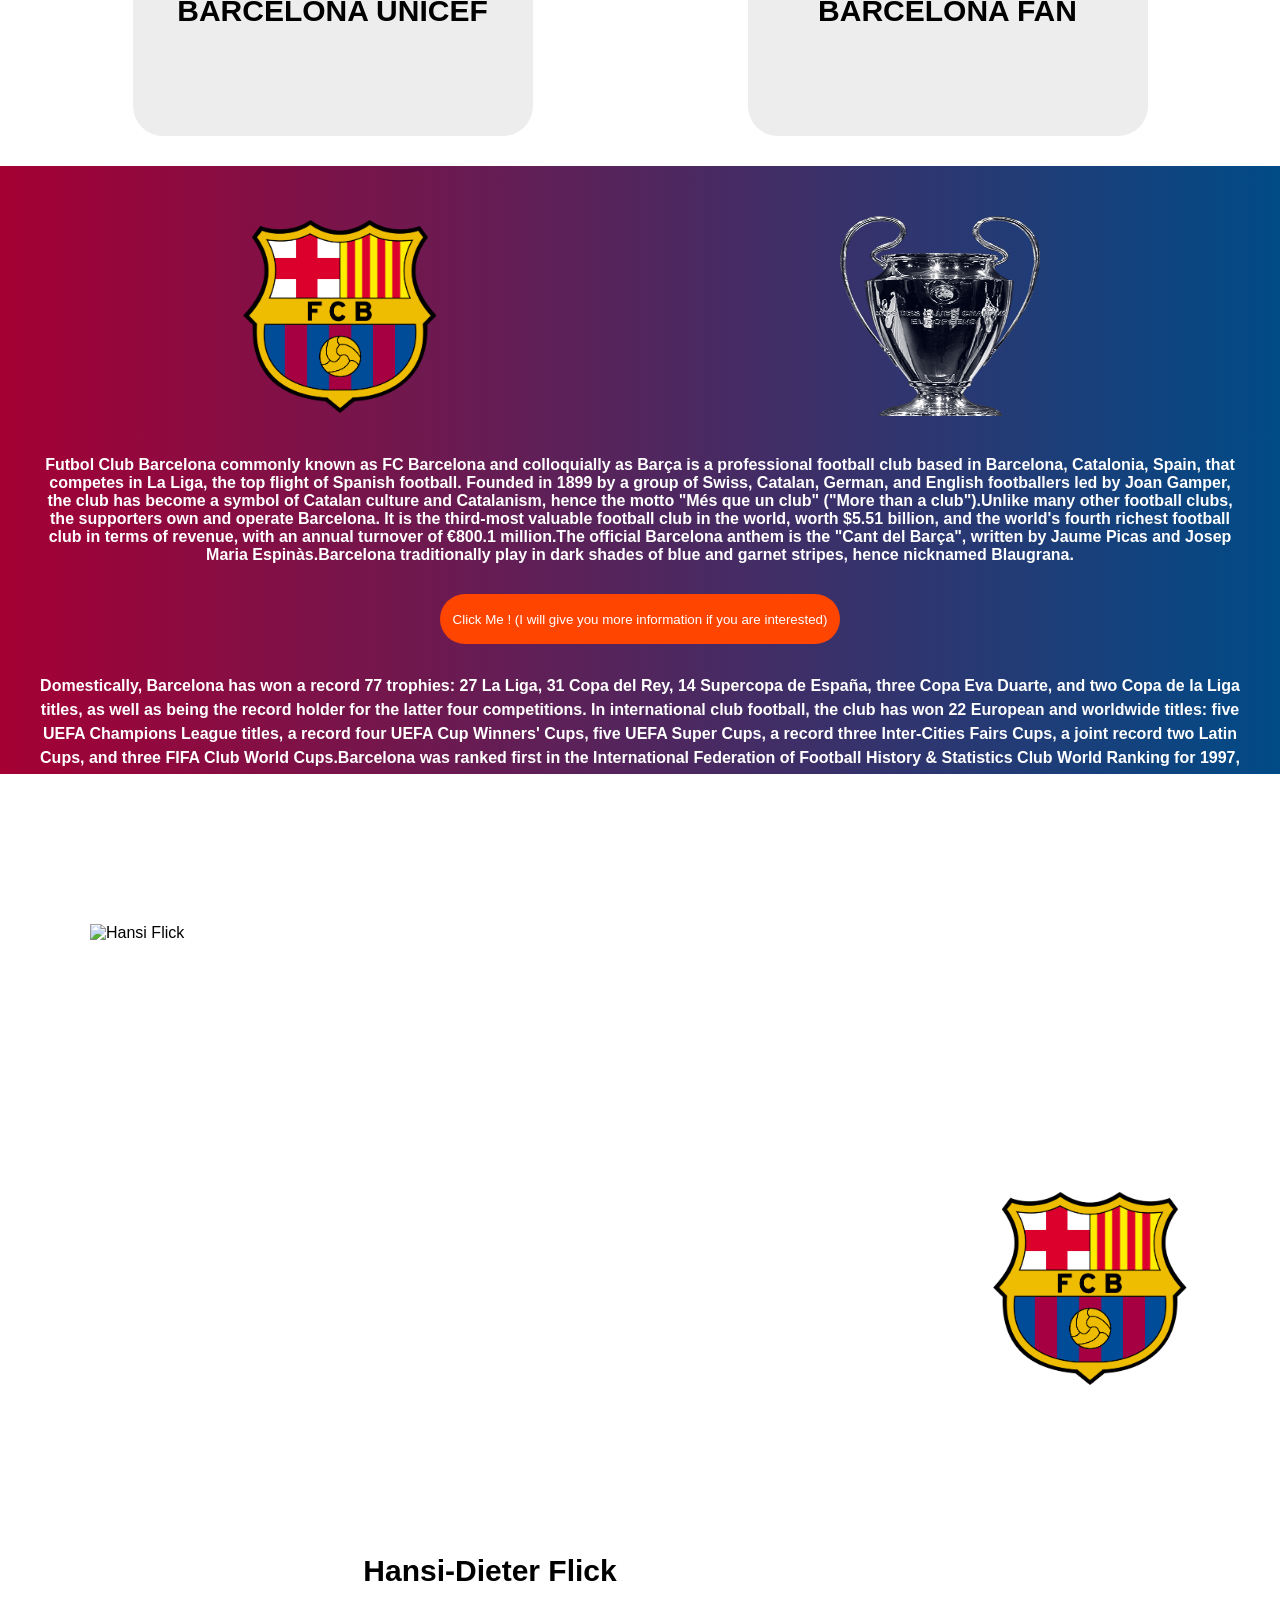
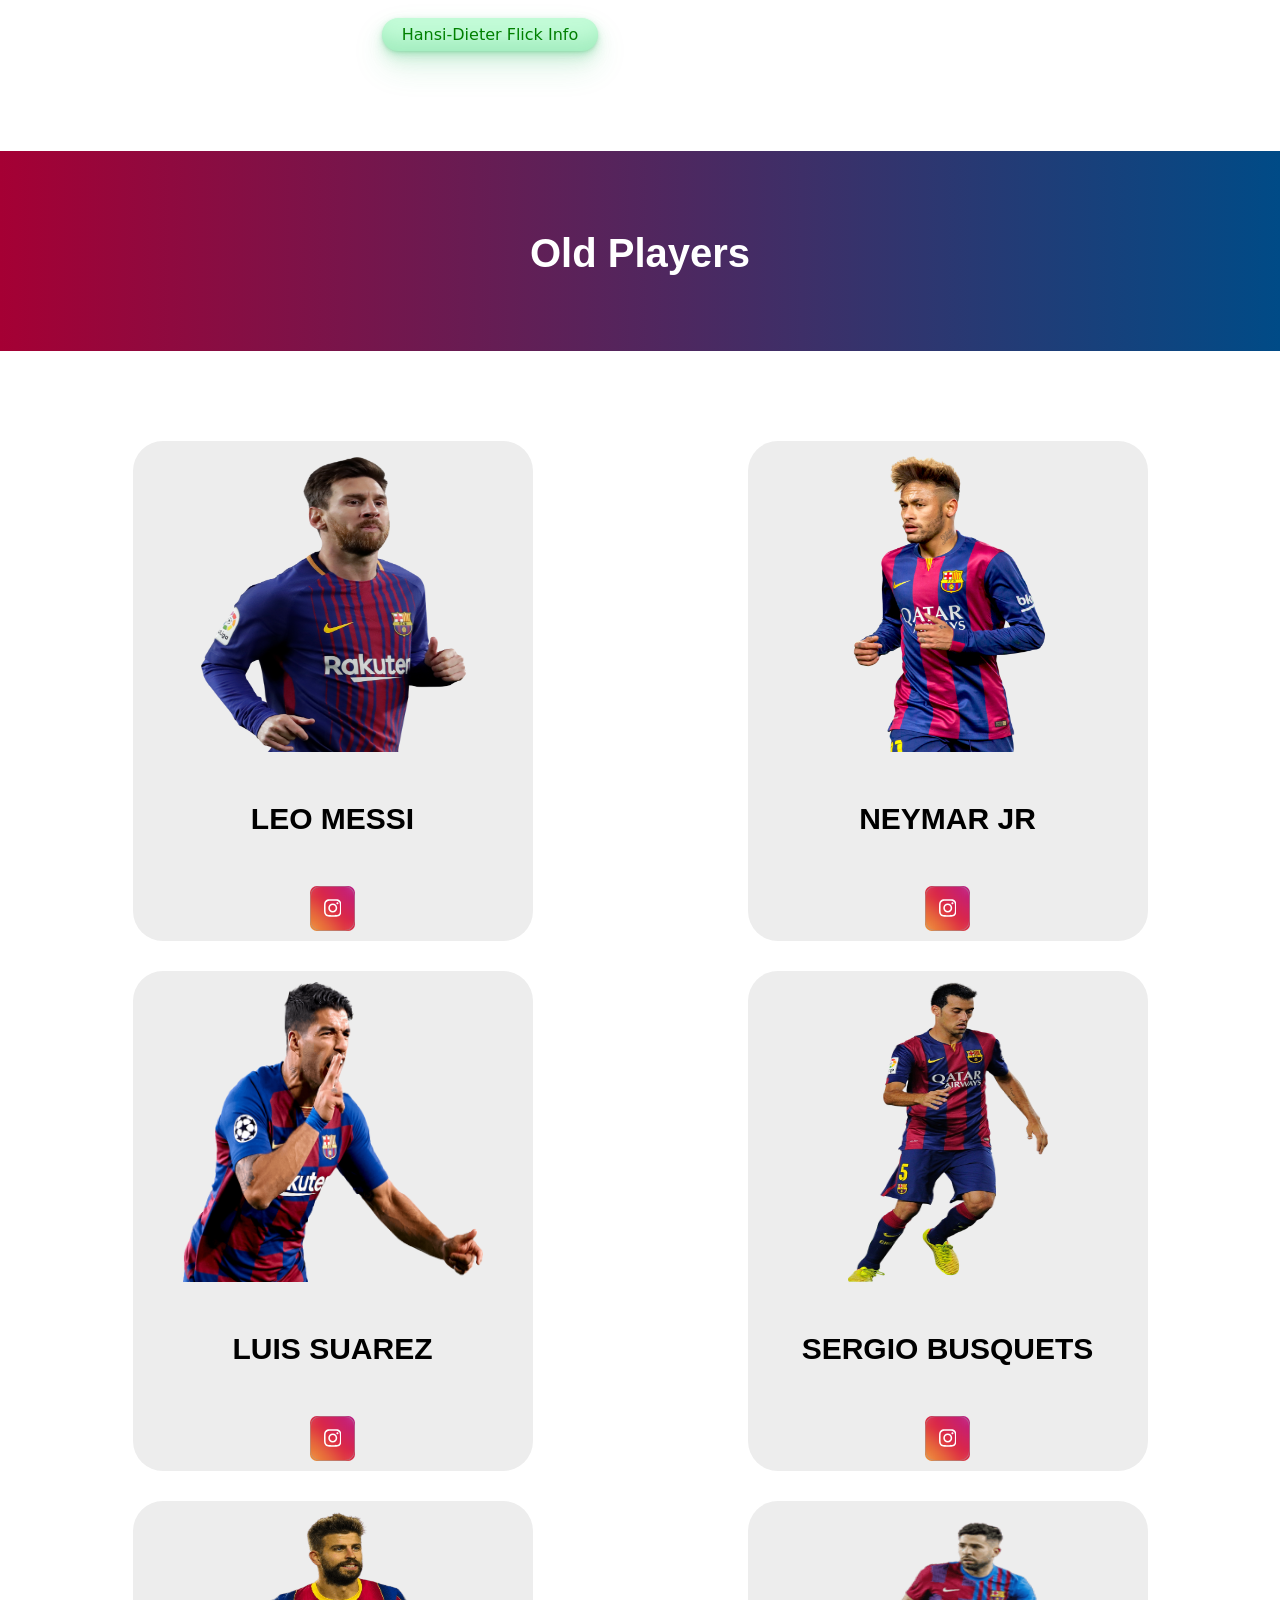
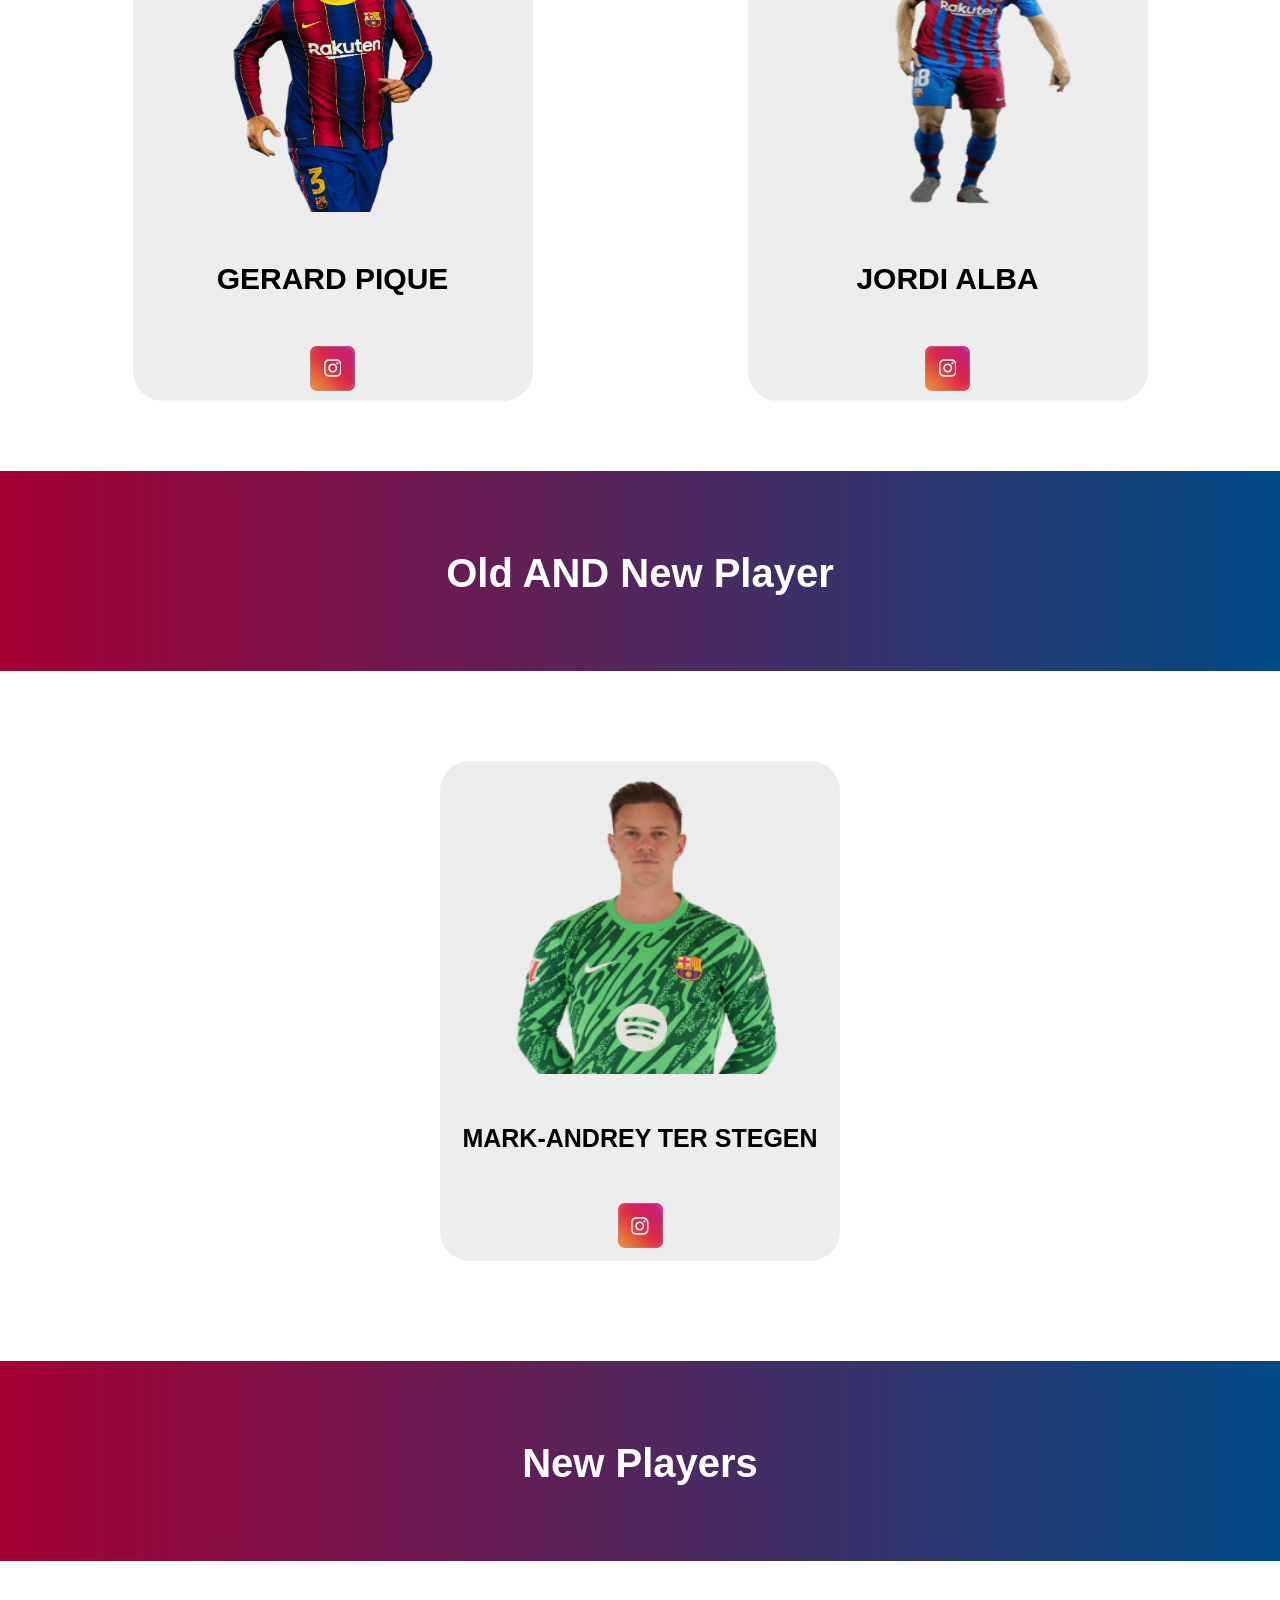
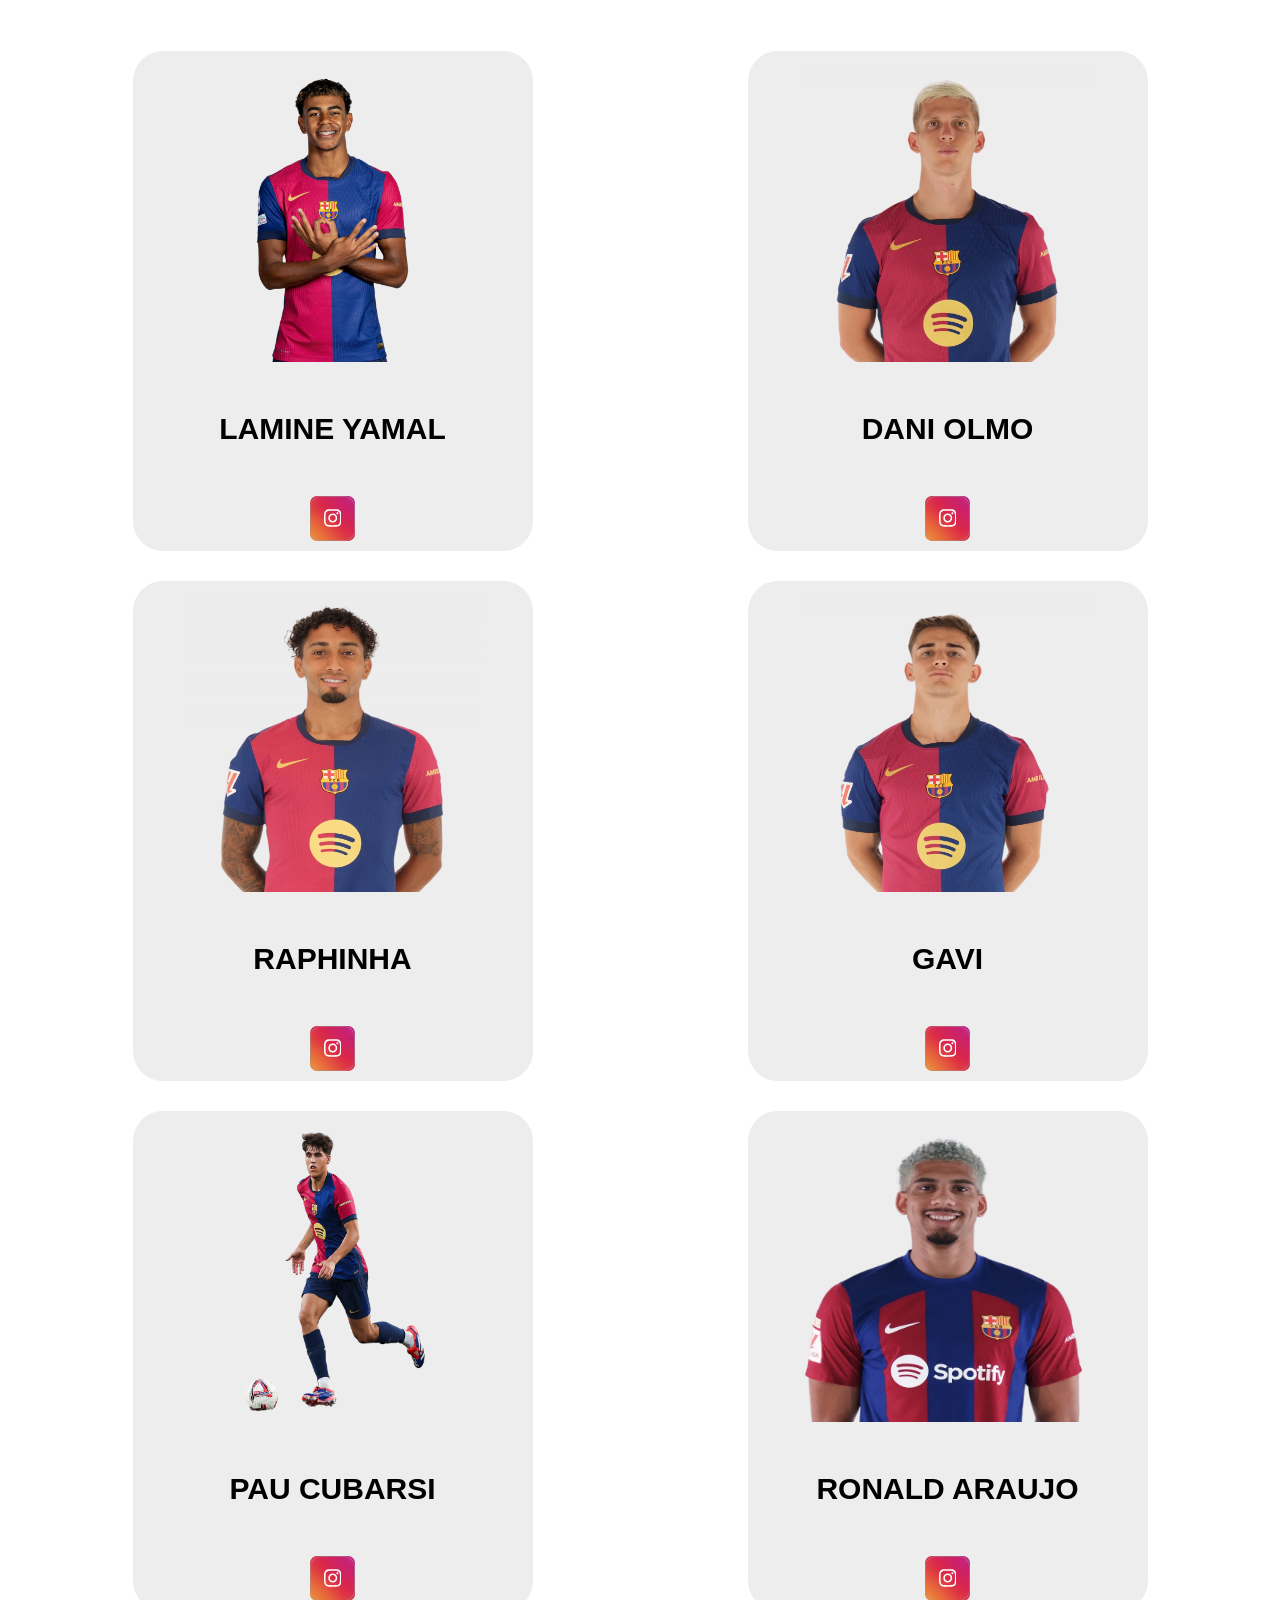
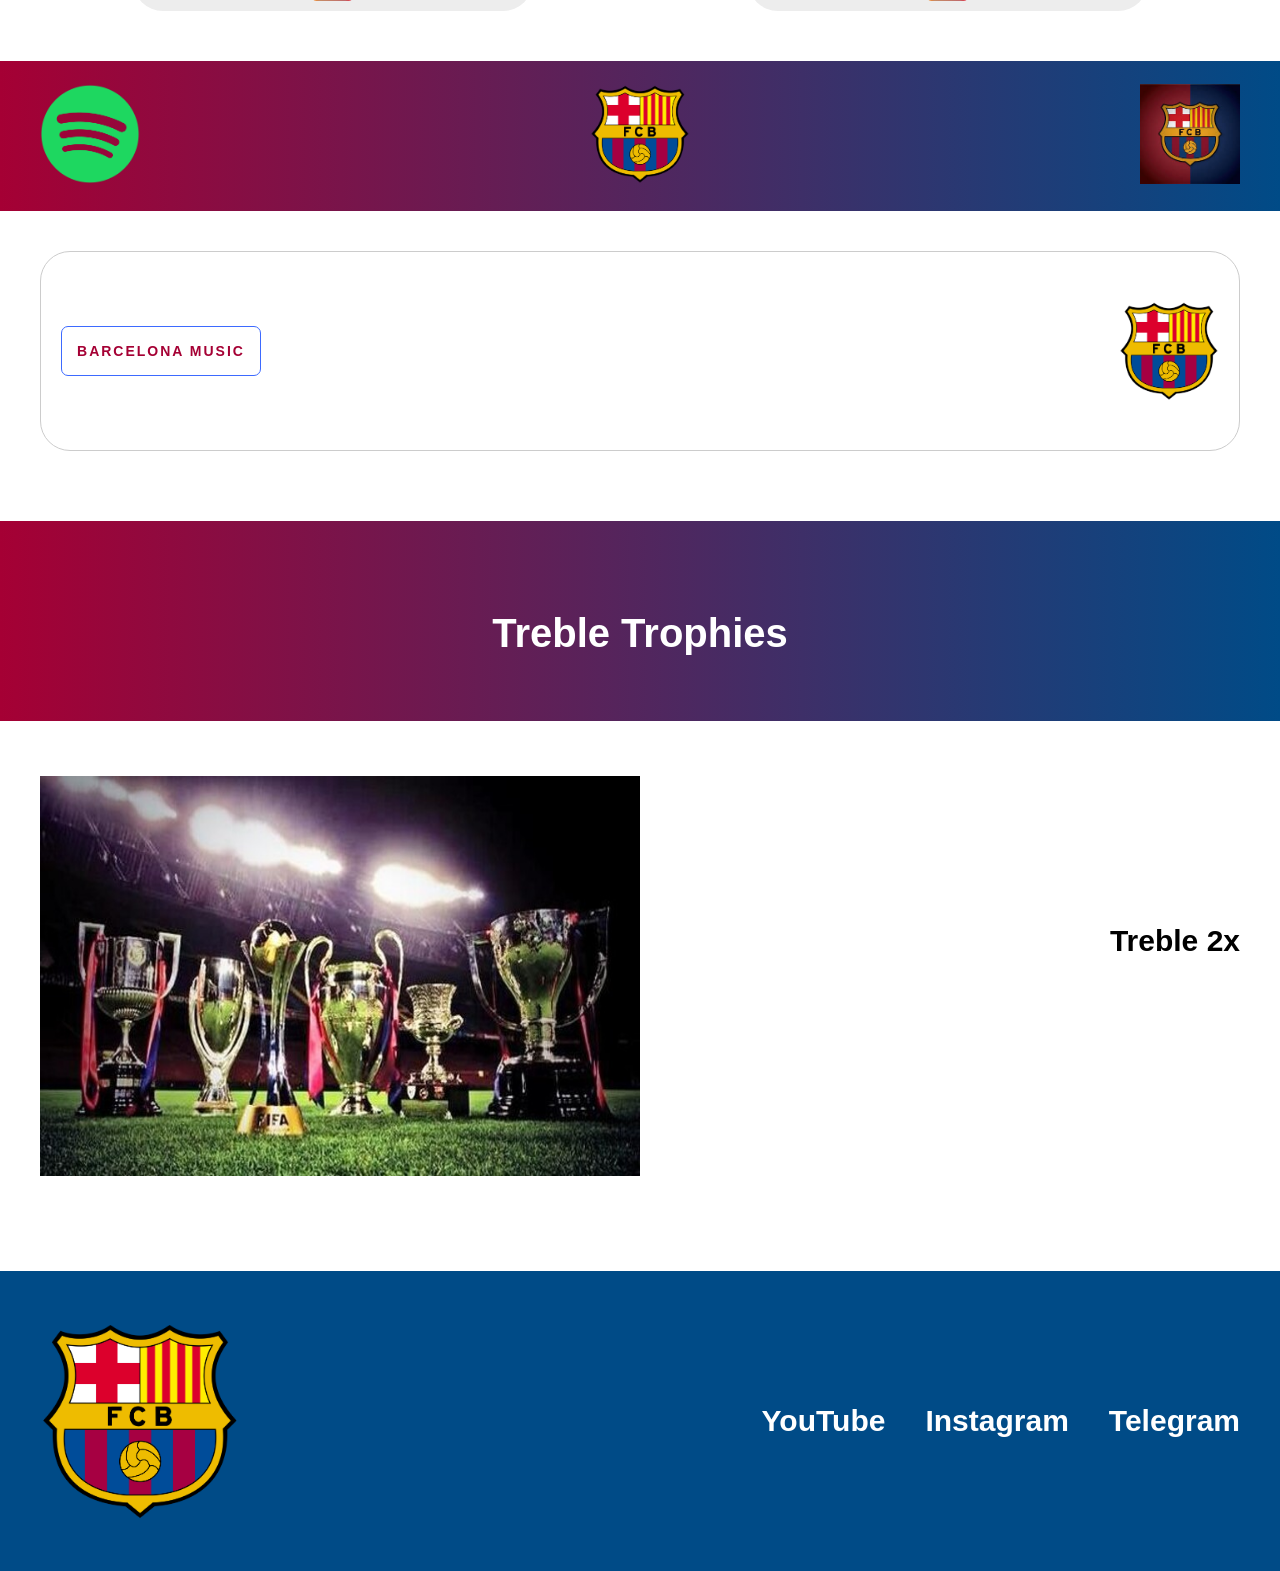
==== commit a1a5ca99: "ver1.3" ====
--- a/pages/barca.html
+++ b/pages/barca.html
@@ -5,15 +5,20 @@
     <meta charset="UTF-8">
     <meta name="viewport" content="width=device-width, initial-scale=1.0">
     <title>BARCELONA</title>
+    <!-- AOS -->
     <link href="https://unpkg.com/aos@2.3.1/dist/aos.css" rel="stylesheet">
+    <!-- Barca - Logo -->
     <link rel="icon" href="../img/Barca Logo.png" type="Barca">
+    <!-- CUSTOM - CSS -->
     <link rel="stylesheet" href="../css/barca.css">
 </head>
 
 <body>
+    <!-- Loader - START -->
     <div class="loader-overlay">
         <div class="loader"></div>
     </div>
+    <!-- Loader - END -->
 
     <!-- Header - START -->
     <header>
@@ -218,6 +223,22 @@
                     <h2>
                         Leo Messi
                     </h2>
+
+
+                    <a
+                        href="https://www.instagram.com/leomessi?utm_source=ig_web_button_share_sheet&igsh=ZDNlZDc0MzIxNw==">
+                        <button class="old__players-btn">
+                            <span class="svgContainer">
+                                <svg fill="white" class="svgIcon" viewBox="0 0 448 512" height="1.5em"
+                                    xmlns="http://www.w3.org/2000/svg">
+                                    <path
+                                        d="M224.1 141c-63.6 0-114.9 51.3-114.9 114.9s51.3 114.9 114.9 114.9S339 319.5 339 255.9 287.7 141 224.1 141zm0 189.6c-41.1 0-74.7-33.5-74.7-74.7s33.5-74.7 74.7-74.7 74.7 33.5 74.7 74.7-33.6 74.7-74.7 74.7zm146.4-194.3c0 14.9-12 26.8-26.8 26.8-14.9 0-26.8-12-26.8-26.8s12-26.8 26.8-26.8 26.8 12 26.8 26.8zm76.1 27.2c-1.7-35.9-9.9-67.7-36.2-93.9-26.2-26.2-58-34.4-93.9-36.2-37-2.1-147.9-2.1-184.9 0-35.8 1.7-67.6 9.9-93.9 36.1s-34.4 58-36.2 93.9c-2.1 37-2.1 147.9 0 184.9 1.7 35.9 9.9 67.7 36.2 93.9s58 34.4 93.9 36.2c37 2.1 147.9 2.1 184.9 0 35.9-1.7 67.7-9.9 93.9-36.2 26.2-26.2 34.4-58 36.2-93.9 2.1-37 2.1-147.8 0-184.8zM398.8 388c-7.8 19.6-22.9 34.7-42.6 42.6-29.5 11.7-99.5 9-132.1 9s-102.7 2.6-132.1-9c-19.6-7.8-34.7-22.9-42.6-42.6-11.7-29.5-9-99.5-9-132.1s-2.6-102.7 9-132.1c7.8-19.6 22.9-34.7 42.6-42.6 29.5-11.7 99.5-9 132.1-9s102.7-2.6 132.1 9c19.6 7.8 34.7 22.9 42.6 42.6 11.7 29.5 9 99.5 9 132.1s2.7 102.7-9 132.1z">
+                                    </path>
+                                </svg>
+                            </span>
+                            <span class="bg"></span>
+                        </button>
+                    </a>
                 </div>
                 <!-- 2 - Block -->
                 <div class="old__players-info" data-aos="fade-right">
@@ -226,6 +247,21 @@
                     <h2>
                         Neymar JR
                     </h2>
+
+                    <a
+                        href="https://www.instagram.com/neymarjr?utm_source=ig_web_button_share_sheet&igsh=ZDNlZDc0MzIxNw==">
+                        <button class="old__players-btn">
+                            <span class="svgContainer">
+                                <svg fill="white" class="svgIcon" viewBox="0 0 448 512" height="1.5em"
+                                    xmlns="http://www.w3.org/2000/svg">
+                                    <path
+                                        d="M224.1 141c-63.6 0-114.9 51.3-114.9 114.9s51.3 114.9 114.9 114.9S339 319.5 339 255.9 287.7 141 224.1 141zm0 189.6c-41.1 0-74.7-33.5-74.7-74.7s33.5-74.7 74.7-74.7 74.7 33.5 74.7 74.7-33.6 74.7-74.7 74.7zm146.4-194.3c0 14.9-12 26.8-26.8 26.8-14.9 0-26.8-12-26.8-26.8s12-26.8 26.8-26.8 26.8 12 26.8 26.8zm76.1 27.2c-1.7-35.9-9.9-67.7-36.2-93.9-26.2-26.2-58-34.4-93.9-36.2-37-2.1-147.9-2.1-184.9 0-35.8 1.7-67.6 9.9-93.9 36.1s-34.4 58-36.2 93.9c-2.1 37-2.1 147.9 0 184.9 1.7 35.9 9.9 67.7 36.2 93.9s58 34.4 93.9 36.2c37 2.1 147.9 2.1 184.9 0 35.9-1.7 67.7-9.9 93.9-36.2 26.2-26.2 34.4-58 36.2-93.9 2.1-37 2.1-147.8 0-184.8zM398.8 388c-7.8 19.6-22.9 34.7-42.6 42.6-29.5 11.7-99.5 9-132.1 9s-102.7 2.6-132.1-9c-19.6-7.8-34.7-22.9-42.6-42.6-11.7-29.5-9-99.5-9-132.1s-2.6-102.7 9-132.1c7.8-19.6 22.9-34.7 42.6-42.6 29.5-11.7 99.5-9 132.1-9s102.7-2.6 132.1 9c19.6 7.8 34.7 22.9 42.6 42.6 11.7 29.5 9 99.5 9 132.1s2.7 102.7-9 132.1z">
+                                    </path>
+                                </svg>
+                            </span>
+                            <span class="bg"></span>
+                        </button>
+                    </a>
                 </div>
 
                 <!-- 3 - Block -->
@@ -235,6 +271,21 @@
                     <h2>
                         Luis Suarez
                     </h2>
+
+                    <a
+                        href="https://www.instagram.com/luissuarez9?utm_source=ig_web_button_share_sheet&igsh=ZDNlZDc0MzIxNw==">
+                        <button class="old__players-btn">
+                            <span class="svgContainer">
+                                <svg fill="white" class="svgIcon" viewBox="0 0 448 512" height="1.5em"
+                                    xmlns="http://www.w3.org/2000/svg">
+                                    <path
+                                        d="M224.1 141c-63.6 0-114.9 51.3-114.9 114.9s51.3 114.9 114.9 114.9S339 319.5 339 255.9 287.7 141 224.1 141zm0 189.6c-41.1 0-74.7-33.5-74.7-74.7s33.5-74.7 74.7-74.7 74.7 33.5 74.7 74.7-33.6 74.7-74.7 74.7zm146.4-194.3c0 14.9-12 26.8-26.8 26.8-14.9 0-26.8-12-26.8-26.8s12-26.8 26.8-26.8 26.8 12 26.8 26.8zm76.1 27.2c-1.7-35.9-9.9-67.7-36.2-93.9-26.2-26.2-58-34.4-93.9-36.2-37-2.1-147.9-2.1-184.9 0-35.8 1.7-67.6 9.9-93.9 36.1s-34.4 58-36.2 93.9c-2.1 37-2.1 147.9 0 184.9 1.7 35.9 9.9 67.7 36.2 93.9s58 34.4 93.9 36.2c37 2.1 147.9 2.1 184.9 0 35.9-1.7 67.7-9.9 93.9-36.2 26.2-26.2 34.4-58 36.2-93.9 2.1-37 2.1-147.8 0-184.8zM398.8 388c-7.8 19.6-22.9 34.7-42.6 42.6-29.5 11.7-99.5 9-132.1 9s-102.7 2.6-132.1-9c-19.6-7.8-34.7-22.9-42.6-42.6-11.7-29.5-9-99.5-9-132.1s-2.6-102.7 9-132.1c7.8-19.6 22.9-34.7 42.6-42.6 29.5-11.7 99.5-9 132.1-9s102.7-2.6 132.1 9c19.6 7.8 34.7 22.9 42.6 42.6 11.7 29.5 9 99.5 9 132.1s2.7 102.7-9 132.1z">
+                                    </path>
+                                </svg>
+                            </span>
+                            <span class="bg"></span>
+                        </button>
+                    </a>
                 </div>
 
                 <!-- 4 - Block -->
@@ -244,6 +295,21 @@
                     <h2>
                         Sergio Busquets
                     </h2>
+
+                    <a
+                        href="https://www.instagram.com/5sergiob?utm_source=ig_web_button_share_sheet&igsh=ZDNlZDc0MzIxNw==">
+                        <button class="old__players-btn">
+                            <span class="svgContainer">
+                                <svg fill="white" class="svgIcon" viewBox="0 0 448 512" height="1.5em"
+                                    xmlns="http://www.w3.org/2000/svg">
+                                    <path
+                                        d="M224.1 141c-63.6 0-114.9 51.3-114.9 114.9s51.3 114.9 114.9 114.9S339 319.5 339 255.9 287.7 141 224.1 141zm0 189.6c-41.1 0-74.7-33.5-74.7-74.7s33.5-74.7 74.7-74.7 74.7 33.5 74.7 74.7-33.6 74.7-74.7 74.7zm146.4-194.3c0 14.9-12 26.8-26.8 26.8-14.9 0-26.8-12-26.8-26.8s12-26.8 26.8-26.8 26.8 12 26.8 26.8zm76.1 27.2c-1.7-35.9-9.9-67.7-36.2-93.9-26.2-26.2-58-34.4-93.9-36.2-37-2.1-147.9-2.1-184.9 0-35.8 1.7-67.6 9.9-93.9 36.1s-34.4 58-36.2 93.9c-2.1 37-2.1 147.9 0 184.9 1.7 35.9 9.9 67.7 36.2 93.9s58 34.4 93.9 36.2c37 2.1 147.9 2.1 184.9 0 35.9-1.7 67.7-9.9 93.9-36.2 26.2-26.2 34.4-58 36.2-93.9 2.1-37 2.1-147.8 0-184.8zM398.8 388c-7.8 19.6-22.9 34.7-42.6 42.6-29.5 11.7-99.5 9-132.1 9s-102.7 2.6-132.1-9c-19.6-7.8-34.7-22.9-42.6-42.6-11.7-29.5-9-99.5-9-132.1s-2.6-102.7 9-132.1c7.8-19.6 22.9-34.7 42.6-42.6 29.5-11.7 99.5-9 132.1-9s102.7-2.6 132.1 9c19.6 7.8 34.7 22.9 42.6 42.6 11.7 29.5 9 99.5 9 132.1s2.7 102.7-9 132.1z">
+                                    </path>
+                                </svg>
+                            </span>
+                            <span class="bg"></span>
+                        </button>
+                    </a>
                 </div>
 
                 <!-- 5 - Block -->
@@ -253,6 +319,21 @@
                     <h2>
                         Gerard Pique
                     </h2>
+
+                    <a
+                        href="https://www.instagram.com/3gerardpique?utm_source=ig_web_button_share_sheet&igsh=ZDNlZDc0MzIxNw==">
+                        <button class="old__players-btn">
+                            <span class="svgContainer">
+                                <svg fill="white" class="svgIcon" viewBox="0 0 448 512" height="1.5em"
+                                    xmlns="http://www.w3.org/2000/svg">
+                                    <path
+                                        d="M224.1 141c-63.6 0-114.9 51.3-114.9 114.9s51.3 114.9 114.9 114.9S339 319.5 339 255.9 287.7 141 224.1 141zm0 189.6c-41.1 0-74.7-33.5-74.7-74.7s33.5-74.7 74.7-74.7 74.7 33.5 74.7 74.7-33.6 74.7-74.7 74.7zm146.4-194.3c0 14.9-12 26.8-26.8 26.8-14.9 0-26.8-12-26.8-26.8s12-26.8 26.8-26.8 26.8 12 26.8 26.8zm76.1 27.2c-1.7-35.9-9.9-67.7-36.2-93.9-26.2-26.2-58-34.4-93.9-36.2-37-2.1-147.9-2.1-184.9 0-35.8 1.7-67.6 9.9-93.9 36.1s-34.4 58-36.2 93.9c-2.1 37-2.1 147.9 0 184.9 1.7 35.9 9.9 67.7 36.2 93.9s58 34.4 93.9 36.2c37 2.1 147.9 2.1 184.9 0 35.9-1.7 67.7-9.9 93.9-36.2 26.2-26.2 34.4-58 36.2-93.9 2.1-37 2.1-147.8 0-184.8zM398.8 388c-7.8 19.6-22.9 34.7-42.6 42.6-29.5 11.7-99.5 9-132.1 9s-102.7 2.6-132.1-9c-19.6-7.8-34.7-22.9-42.6-42.6-11.7-29.5-9-99.5-9-132.1s-2.6-102.7 9-132.1c7.8-19.6 22.9-34.7 42.6-42.6 29.5-11.7 99.5-9 132.1-9s102.7-2.6 132.1 9c19.6 7.8 34.7 22.9 42.6 42.6 11.7 29.5 9 99.5 9 132.1s2.7 102.7-9 132.1z">
+                                    </path>
+                                </svg>
+                            </span>
+                            <span class="bg"></span>
+                        </button>
+                    </a>
                 </div>
 
                 <!-- 6 - Block -->
@@ -262,6 +343,21 @@
                     <h2>
                         Jordi Alba
                     </h2>
+
+                    <a
+                        href="https://www.instagram.com/jordialbaoficial?utm_source=ig_web_button_share_sheet&igsh=ZDNlZDc0MzIxNw==">
+                        <button class="old__players-btn">
+                            <span class="svgContainer">
+                                <svg fill="white" class="svgIcon" viewBox="0 0 448 512" height="1.5em"
+                                    xmlns="http://www.w3.org/2000/svg">
+                                    <path
+                                        d="M224.1 141c-63.6 0-114.9 51.3-114.9 114.9s51.3 114.9 114.9 114.9S339 319.5 339 255.9 287.7 141 224.1 141zm0 189.6c-41.1 0-74.7-33.5-74.7-74.7s33.5-74.7 74.7-74.7 74.7 33.5 74.7 74.7-33.6 74.7-74.7 74.7zm146.4-194.3c0 14.9-12 26.8-26.8 26.8-14.9 0-26.8-12-26.8-26.8s12-26.8 26.8-26.8 26.8 12 26.8 26.8zm76.1 27.2c-1.7-35.9-9.9-67.7-36.2-93.9-26.2-26.2-58-34.4-93.9-36.2-37-2.1-147.9-2.1-184.9 0-35.8 1.7-67.6 9.9-93.9 36.1s-34.4 58-36.2 93.9c-2.1 37-2.1 147.9 0 184.9 1.7 35.9 9.9 67.7 36.2 93.9s58 34.4 93.9 36.2c37 2.1 147.9 2.1 184.9 0 35.9-1.7 67.7-9.9 93.9-36.2 26.2-26.2 34.4-58 36.2-93.9 2.1-37 2.1-147.8 0-184.8zM398.8 388c-7.8 19.6-22.9 34.7-42.6 42.6-29.5 11.7-99.5 9-132.1 9s-102.7 2.6-132.1-9c-19.6-7.8-34.7-22.9-42.6-42.6-11.7-29.5-9-99.5-9-132.1s-2.6-102.7 9-132.1c7.8-19.6 22.9-34.7 42.6-42.6 29.5-11.7 99.5-9 132.1-9s102.7-2.6 132.1 9c19.6 7.8 34.7 22.9 42.6 42.6 11.7 29.5 9 99.5 9 132.1s2.7 102.7-9 132.1z">
+                                    </path>
+                                </svg>
+                            </span>
+                            <span class="bg"></span>
+                        </button>
+                    </a>
                 </div>
             </div>
         </section>
@@ -316,6 +412,21 @@
                     <h2>
                         Lamine Yamal
                     </h2>
+
+                    <a
+                        href="https://www.instagram.com/lamineyamal?utm_source=ig_web_button_share_sheet&igsh=ZDNlZDc0MzIxNw==">
+                        <button class="old__players-btn">
+                            <span class="svgContainer">
+                                <svg fill="white" class="svgIcon" viewBox="0 0 448 512" height="1.5em"
+                                    xmlns="http://www.w3.org/2000/svg">
+                                    <path
+                                        d="M224.1 141c-63.6 0-114.9 51.3-114.9 114.9s51.3 114.9 114.9 114.9S339 319.5 339 255.9 287.7 141 224.1 141zm0 189.6c-41.1 0-74.7-33.5-74.7-74.7s33.5-74.7 74.7-74.7 74.7 33.5 74.7 74.7-33.6 74.7-74.7 74.7zm146.4-194.3c0 14.9-12 26.8-26.8 26.8-14.9 0-26.8-12-26.8-26.8s12-26.8 26.8-26.8 26.8 12 26.8 26.8zm76.1 27.2c-1.7-35.9-9.9-67.7-36.2-93.9-26.2-26.2-58-34.4-93.9-36.2-37-2.1-147.9-2.1-184.9 0-35.8 1.7-67.6 9.9-93.9 36.1s-34.4 58-36.2 93.9c-2.1 37-2.1 147.9 0 184.9 1.7 35.9 9.9 67.7 36.2 93.9s58 34.4 93.9 36.2c37 2.1 147.9 2.1 184.9 0 35.9-1.7 67.7-9.9 93.9-36.2 26.2-26.2 34.4-58 36.2-93.9 2.1-37 2.1-147.8 0-184.8zM398.8 388c-7.8 19.6-22.9 34.7-42.6 42.6-29.5 11.7-99.5 9-132.1 9s-102.7 2.6-132.1-9c-19.6-7.8-34.7-22.9-42.6-42.6-11.7-29.5-9-99.5-9-132.1s-2.6-102.7 9-132.1c7.8-19.6 22.9-34.7 42.6-42.6 29.5-11.7 99.5-9 132.1-9s102.7-2.6 132.1 9c19.6 7.8 34.7 22.9 42.6 42.6 11.7 29.5 9 99.5 9 132.1s2.7 102.7-9 132.1z">
+                                    </path>
+                                </svg>
+                            </span>
+                            <span class="bg"></span>
+                        </button>
+                    </a>
                 </div>
                 <!-- 2 - Block -->
                 <div class="old__players-info" data-aos="fade-right">
@@ -324,6 +435,21 @@
                     <h2>
                         Dani Olmo
                     </h2>
+
+                    <a
+                        href="https://www.instagram.com/daniolmo?utm_source=ig_web_button_share_sheet&igsh=ZDNlZDc0MzIxNw==">
+                        <button class="old__players-btn">
+                            <span class="svgContainer">
+                                <svg fill="white" class="svgIcon" viewBox="0 0 448 512" height="1.5em"
+                                    xmlns="http://www.w3.org/2000/svg">
+                                    <path
+                                        d="M224.1 141c-63.6 0-114.9 51.3-114.9 114.9s51.3 114.9 114.9 114.9S339 319.5 339 255.9 287.7 141 224.1 141zm0 189.6c-41.1 0-74.7-33.5-74.7-74.7s33.5-74.7 74.7-74.7 74.7 33.5 74.7 74.7-33.6 74.7-74.7 74.7zm146.4-194.3c0 14.9-12 26.8-26.8 26.8-14.9 0-26.8-12-26.8-26.8s12-26.8 26.8-26.8 26.8 12 26.8 26.8zm76.1 27.2c-1.7-35.9-9.9-67.7-36.2-93.9-26.2-26.2-58-34.4-93.9-36.2-37-2.1-147.9-2.1-184.9 0-35.8 1.7-67.6 9.9-93.9 36.1s-34.4 58-36.2 93.9c-2.1 37-2.1 147.9 0 184.9 1.7 35.9 9.9 67.7 36.2 93.9s58 34.4 93.9 36.2c37 2.1 147.9 2.1 184.9 0 35.9-1.7 67.7-9.9 93.9-36.2 26.2-26.2 34.4-58 36.2-93.9 2.1-37 2.1-147.8 0-184.8zM398.8 388c-7.8 19.6-22.9 34.7-42.6 42.6-29.5 11.7-99.5 9-132.1 9s-102.7 2.6-132.1-9c-19.6-7.8-34.7-22.9-42.6-42.6-11.7-29.5-9-99.5-9-132.1s-2.6-102.7 9-132.1c7.8-19.6 22.9-34.7 42.6-42.6 29.5-11.7 99.5-9 132.1-9s102.7-2.6 132.1 9c19.6 7.8 34.7 22.9 42.6 42.6 11.7 29.5 9 99.5 9 132.1s2.7 102.7-9 132.1z">
+                                    </path>
+                                </svg>
+                            </span>
+                            <span class="bg"></span>
+                        </button>
+                    </a>
                 </div>
 
                 <!-- 3 - Block -->
@@ -333,6 +459,21 @@
                     <h2>
                         Raphinha
                     </h2>
+
+                    <a
+                        href="https://www.instagram.com/raphinha?utm_source=ig_web_button_share_sheet&igsh=ZDNlZDc0MzIxNw==">
+                        <button class="old__players-btn">
+                            <span class="svgContainer">
+                                <svg fill="white" class="svgIcon" viewBox="0 0 448 512" height="1.5em"
+                                    xmlns="http://www.w3.org/2000/svg">
+                                    <path
+                                        d="M224.1 141c-63.6 0-114.9 51.3-114.9 114.9s51.3 114.9 114.9 114.9S339 319.5 339 255.9 287.7 141 224.1 141zm0 189.6c-41.1 0-74.7-33.5-74.7-74.7s33.5-74.7 74.7-74.7 74.7 33.5 74.7 74.7-33.6 74.7-74.7 74.7zm146.4-194.3c0 14.9-12 26.8-26.8 26.8-14.9 0-26.8-12-26.8-26.8s12-26.8 26.8-26.8 26.8 12 26.8 26.8zm76.1 27.2c-1.7-35.9-9.9-67.7-36.2-93.9-26.2-26.2-58-34.4-93.9-36.2-37-2.1-147.9-2.1-184.9 0-35.8 1.7-67.6 9.9-93.9 36.1s-34.4 58-36.2 93.9c-2.1 37-2.1 147.9 0 184.9 1.7 35.9 9.9 67.7 36.2 93.9s58 34.4 93.9 36.2c37 2.1 147.9 2.1 184.9 0 35.9-1.7 67.7-9.9 93.9-36.2 26.2-26.2 34.4-58 36.2-93.9 2.1-37 2.1-147.8 0-184.8zM398.8 388c-7.8 19.6-22.9 34.7-42.6 42.6-29.5 11.7-99.5 9-132.1 9s-102.7 2.6-132.1-9c-19.6-7.8-34.7-22.9-42.6-42.6-11.7-29.5-9-99.5-9-132.1s-2.6-102.7 9-132.1c7.8-19.6 22.9-34.7 42.6-42.6 29.5-11.7 99.5-9 132.1-9s102.7-2.6 132.1 9c19.6 7.8 34.7 22.9 42.6 42.6 11.7 29.5 9 99.5 9 132.1s2.7 102.7-9 132.1z">
+                                    </path>
+                                </svg>
+                            </span>
+                            <span class="bg"></span>
+                        </button>
+                    </a>
                 </div>
 
                 <!-- 4 - Block -->
@@ -342,6 +483,21 @@
                     <h2>
                         Gavi
                     </h2>
+
+                    <a
+                        href="https://www.instagram.com/pablogavi?utm_source=ig_web_button_share_sheet&igsh=ZDNlZDc0MzIxNw==">
+                        <button class="old__players-btn">
+                            <span class="svgContainer">
+                                <svg fill="white" class="svgIcon" viewBox="0 0 448 512" height="1.5em"
+                                    xmlns="http://www.w3.org/2000/svg">
+                                    <path
+                                        d="M224.1 141c-63.6 0-114.9 51.3-114.9 114.9s51.3 114.9 114.9 114.9S339 319.5 339 255.9 287.7 141 224.1 141zm0 189.6c-41.1 0-74.7-33.5-74.7-74.7s33.5-74.7 74.7-74.7 74.7 33.5 74.7 74.7-33.6 74.7-74.7 74.7zm146.4-194.3c0 14.9-12 26.8-26.8 26.8-14.9 0-26.8-12-26.8-26.8s12-26.8 26.8-26.8 26.8 12 26.8 26.8zm76.1 27.2c-1.7-35.9-9.9-67.7-36.2-93.9-26.2-26.2-58-34.4-93.9-36.2-37-2.1-147.9-2.1-184.9 0-35.8 1.7-67.6 9.9-93.9 36.1s-34.4 58-36.2 93.9c-2.1 37-2.1 147.9 0 184.9 1.7 35.9 9.9 67.7 36.2 93.9s58 34.4 93.9 36.2c37 2.1 147.9 2.1 184.9 0 35.9-1.7 67.7-9.9 93.9-36.2 26.2-26.2 34.4-58 36.2-93.9 2.1-37 2.1-147.8 0-184.8zM398.8 388c-7.8 19.6-22.9 34.7-42.6 42.6-29.5 11.7-99.5 9-132.1 9s-102.7 2.6-132.1-9c-19.6-7.8-34.7-22.9-42.6-42.6-11.7-29.5-9-99.5-9-132.1s-2.6-102.7 9-132.1c7.8-19.6 22.9-34.7 42.6-42.6 29.5-11.7 99.5-9 132.1-9s102.7-2.6 132.1 9c19.6 7.8 34.7 22.9 42.6 42.6 11.7 29.5 9 99.5 9 132.1s2.7 102.7-9 132.1z">
+                                    </path>
+                                </svg>
+                            </span>
+                            <span class="bg"></span>
+                        </button>
+                    </a>
                 </div>
 
                 <!-- 5 - Block -->
@@ -351,6 +507,21 @@
                     <h2>
                         Pau Cubarsi
                     </h2>
+
+                    <a
+                        href="https://www.instagram.com/paucubarsi?utm_source=ig_web_button_share_sheet&igsh=ZDNlZDc0MzIxNw==">
+                        <button class="old__players-btn">
+                            <span class="svgContainer">
+                                <svg fill="white" class="svgIcon" viewBox="0 0 448 512" height="1.5em"
+                                    xmlns="http://www.w3.org/2000/svg">
+                                    <path
+                                        d="M224.1 141c-63.6 0-114.9 51.3-114.9 114.9s51.3 114.9 114.9 114.9S339 319.5 339 255.9 287.7 141 224.1 141zm0 189.6c-41.1 0-74.7-33.5-74.7-74.7s33.5-74.7 74.7-74.7 74.7 33.5 74.7 74.7-33.6 74.7-74.7 74.7zm146.4-194.3c0 14.9-12 26.8-26.8 26.8-14.9 0-26.8-12-26.8-26.8s12-26.8 26.8-26.8 26.8 12 26.8 26.8zm76.1 27.2c-1.7-35.9-9.9-67.7-36.2-93.9-26.2-26.2-58-34.4-93.9-36.2-37-2.1-147.9-2.1-184.9 0-35.8 1.7-67.6 9.9-93.9 36.1s-34.4 58-36.2 93.9c-2.1 37-2.1 147.9 0 184.9 1.7 35.9 9.9 67.7 36.2 93.9s58 34.4 93.9 36.2c37 2.1 147.9 2.1 184.9 0 35.9-1.7 67.7-9.9 93.9-36.2 26.2-26.2 34.4-58 36.2-93.9 2.1-37 2.1-147.8 0-184.8zM398.8 388c-7.8 19.6-22.9 34.7-42.6 42.6-29.5 11.7-99.5 9-132.1 9s-102.7 2.6-132.1-9c-19.6-7.8-34.7-22.9-42.6-42.6-11.7-29.5-9-99.5-9-132.1s-2.6-102.7 9-132.1c7.8-19.6 22.9-34.7 42.6-42.6 29.5-11.7 99.5-9 132.1-9s102.7-2.6 132.1 9c19.6 7.8 34.7 22.9 42.6 42.6 11.7 29.5 9 99.5 9 132.1s2.7 102.7-9 132.1z">
+                                    </path>
+                                </svg>
+                            </span>
+                            <span class="bg"></span>
+                        </button>
+                    </a>
                 </div>
 
                 <!-- 6 - Block -->
@@ -360,6 +531,21 @@
                     <h2>
                         Ronald Araujo
                     </h2>
+
+                    <a
+                        href="https://www.instagram.com/ronaldaraujo_4?utm_source=ig_web_button_share_sheet&igsh=ZDNlZDc0MzIxNw==">
+                        <button class="old__players-btn">
+                            <span class="svgContainer">
+                                <svg fill="white" class="svgIcon" viewBox="0 0 448 512" height="1.5em"
+                                    xmlns="http://www.w3.org/2000/svg">
+                                    <path
+                                        d="M224.1 141c-63.6 0-114.9 51.3-114.9 114.9s51.3 114.9 114.9 114.9S339 319.5 339 255.9 287.7 141 224.1 141zm0 189.6c-41.1 0-74.7-33.5-74.7-74.7s33.5-74.7 74.7-74.7 74.7 33.5 74.7 74.7-33.6 74.7-74.7 74.7zm146.4-194.3c0 14.9-12 26.8-26.8 26.8-14.9 0-26.8-12-26.8-26.8s12-26.8 26.8-26.8 26.8 12 26.8 26.8zm76.1 27.2c-1.7-35.9-9.9-67.7-36.2-93.9-26.2-26.2-58-34.4-93.9-36.2-37-2.1-147.9-2.1-184.9 0-35.8 1.7-67.6 9.9-93.9 36.1s-34.4 58-36.2 93.9c-2.1 37-2.1 147.9 0 184.9 1.7 35.9 9.9 67.7 36.2 93.9s58 34.4 93.9 36.2c37 2.1 147.9 2.1 184.9 0 35.9-1.7 67.7-9.9 93.9-36.2 26.2-26.2 34.4-58 36.2-93.9 2.1-37 2.1-147.8 0-184.8zM398.8 388c-7.8 19.6-22.9 34.7-42.6 42.6-29.5 11.7-99.5 9-132.1 9s-102.7 2.6-132.1-9c-19.6-7.8-34.7-22.9-42.6-42.6-11.7-29.5-9-99.5-9-132.1s-2.6-102.7 9-132.1c7.8-19.6 22.9-34.7 42.6-42.6 29.5-11.7 99.5-9 132.1-9s102.7-2.6 132.1 9c19.6 7.8 34.7 22.9 42.6 42.6 11.7 29.5 9 99.5 9 132.1s2.7 102.7-9 132.1z">
+                                    </path>
+                                </svg>
+                            </span>
+                            <span class="bg"></span>
+                        </button>
+                    </a>
                 </div>
             </div>
         </section>
@@ -378,7 +564,7 @@
                 </div>
             </div>
 
-            <div class="tab-content container" id="home" style="display: none;">
+            <div class="tab-content container" id="home" style="display: flex;">
                 <button id="audioButton">Barcelona Music
                     <audio id="audio" controls hidden src="../audio/Barca.m4a"></audio>
                 </button>
@@ -394,6 +580,22 @@
             </div>
         </section>
         <!-- Tab - END -->
+
+        <!-- Treble - START -->
+        <section class="treble">
+            <h1>
+                Treble Trophies
+            </h1>
+
+            <div class="treble__info container">
+                <img src="../img/Treble.jpg" alt="Treble">
+
+                <h2>
+                    Treble 2x
+                </h2>
+            </div>
+        </section>
+        <!-- Treble - END -->
     </main>
     <!-- Main - END -->
 
@@ -426,12 +628,25 @@
         </section>
     </footer>
     <!-- Footer - END -->
+
+    <!-- Libs - START -->
+
+    <!-- AOS -->
     <script src="https://unpkg.com/aos@2.3.1/dist/aos.js"></script>
     <script>
         AOS.init();
     </script>
+    <!-- AOS -->
+    <!-- Jquery - CDN -->
+    <script src="https://cdnjs.cloudflare.com/ajax/libs/jquery/3.7.1/jquery.min.js"></script>
+    <!-- Jquery - JS -->
     <script src="../libs/jquery.min.js"></script>
+    <!-- FontAwesome -->
     <script src="../js/fontawesome.js"></script>
+    
+    <!-- Libs - END -->
+
+    <!-- JavaScript -->
     <script src="../js/app.js"></script>
 </body>
 
--- a/css/barca.css
+++ b/css/barca.css
@@ -382,13 +382,13 @@
 @media (max-width: 870px) {
   main .old__players .old__players-content .old__players-info {
     width: 300px;
-    height: 400px;
+    height: 500px;
   }
 }
 @media (max-width: 400px) {
   main .old__players .old__players-content .old__players-info {
     width: 300px;
-    height: 400px;
+    height: 450px;
     gap: 40px;
   }
 }
@@ -408,6 +408,63 @@
   main .old__players .old__players-content .old__players-info h2 {
     font-size: 20px;
   }
+}
+main .old__players .old__players-content .old__players-info a .old__players-btn {
+  width: 45px;
+  height: 45px;
+  display: flex;
+  align-items: center;
+  justify-content: center;
+  border: none;
+  background: #f09433;
+  background: linear-gradient(45deg, #f09433 0%, #e6683c 25%, #dc2743 50%, #cc2366 75%, #bc1888 100%);
+  filter: progid:DXImageTransform.Microsoft.gradient(startColorstr="#f09433", endColorstr="#bc1888", GradientType=1);
+  position: relative;
+  border-radius: 7px;
+  cursor: pointer;
+  transition: all 0.3s;
+}
+main .old__players .old__players-content .old__players-info a .svgContainer {
+  width: 100%;
+  height: 100%;
+  display: flex;
+  align-items: center;
+  justify-content: center;
+  background-color: transparent;
+  -webkit-backdrop-filter: blur(4px);
+          backdrop-filter: blur(4px);
+  letter-spacing: 0.8px;
+  border-radius: 10px;
+  transition: all 0.3s;
+  border: 1px solid rgba(156, 156, 156, 0.466);
+}
+main .old__players .old__players-content .old__players-info a .bg {
+  position: absolute;
+  content: "";
+  width: 100%;
+  height: 100%;
+  background: #f09433;
+  background: linear-gradient(45deg, #f09433 0%, #e6683c 25%, #dc2743 50%, #cc2366 75%, #bc1888 100%);
+  filter: progid:DXImageTransform.Microsoft.gradient(startColorstr="#f09433", endColorstr="#bc1888", GradientType=1);
+  z-index: -1;
+  border-radius: 9px;
+  pointer-events: none;
+  transition: all 0.3s;
+}
+main .old__players .old__players-content .old__players-info a .old__players-btn:hover .bg {
+  transform: rotate(35deg);
+  transform-origin: bottom;
+}
+main .old__players .old__players-content .old__players-info a .old__players-btn:hover .svgContainer {
+  background-color: rgba(156, 156, 156, 0.466);
+}
+main .old__players .old__players-content .old__players-info .old__players-btn:hover {
+  background: linear-gradient(to right, #A50034, #004B87);
+  box-shadow: 0px 0px 70px black;
+  transition: 0.2s linear;
+}
+main .old__players .old__players-content .old__players-info .old__players-btn:hover h1 {
+  color: white;
 }
 main .old__players .old__players-content .old__players-info:hover {
   background: linear-gradient(to right, #A50034, #004B87);
@@ -657,11 +714,71 @@
   box-shadow: 0 0 0 0 transparent;
   transition: box-shadow 0.2s ease-in;
 }
+main .treble {
+  background: linear-gradient(to right, #A50034, #004B87);
+  height: 200px;
+  margin-top: 70px;
+  padding: 10px;
+}
+main .treble h1 {
+  font-weight: 700;
+  font-size: 40px;
+  color: white;
+  text-align: center;
+  padding-top: 80px;
+}
+main .treble .treble__info {
+  display: flex;
+  justify-content: space-between;
+  align-items: center;
+  margin-top: 50px;
+}
+@media (max-width: 870px) {
+  main .treble .treble__info {
+    flex-direction: column;
+  }
+}
+main .treble .treble__info img {
+  width: 600px;
+  height: 400px;
+  margin-top: 70px;
+}
+@media (max-width: 680px) {
+  main .treble .treble__info img {
+    width: 500px;
+  }
+}
+@media (max-width: 500px) {
+  main .treble .treble__info img {
+    width: 400px;
+    height: 300px;
+  }
+}
+@media (max-width: 425px) {
+  main .treble .treble__info img {
+    width: 300px;
+    height: 200px;
+  }
+}
+main .treble .treble__info h2 {
+  font-weight: 700;
+  font-size: 30px;
+}
+@media (max-width: 870px) {
+  main .treble .treble__info h2 {
+    margin-top: 30px;
+  }
+}
 
 footer {
-  margin-top: 50px;
+  margin-top: 550px;
   background: #004B87;
   height: 300px;
+}
+@media (max-width: 500px) {
+  footer {
+    margin-top: 350px;
+  }
 }
 footer .footer__content {
   padding-top: 50px;
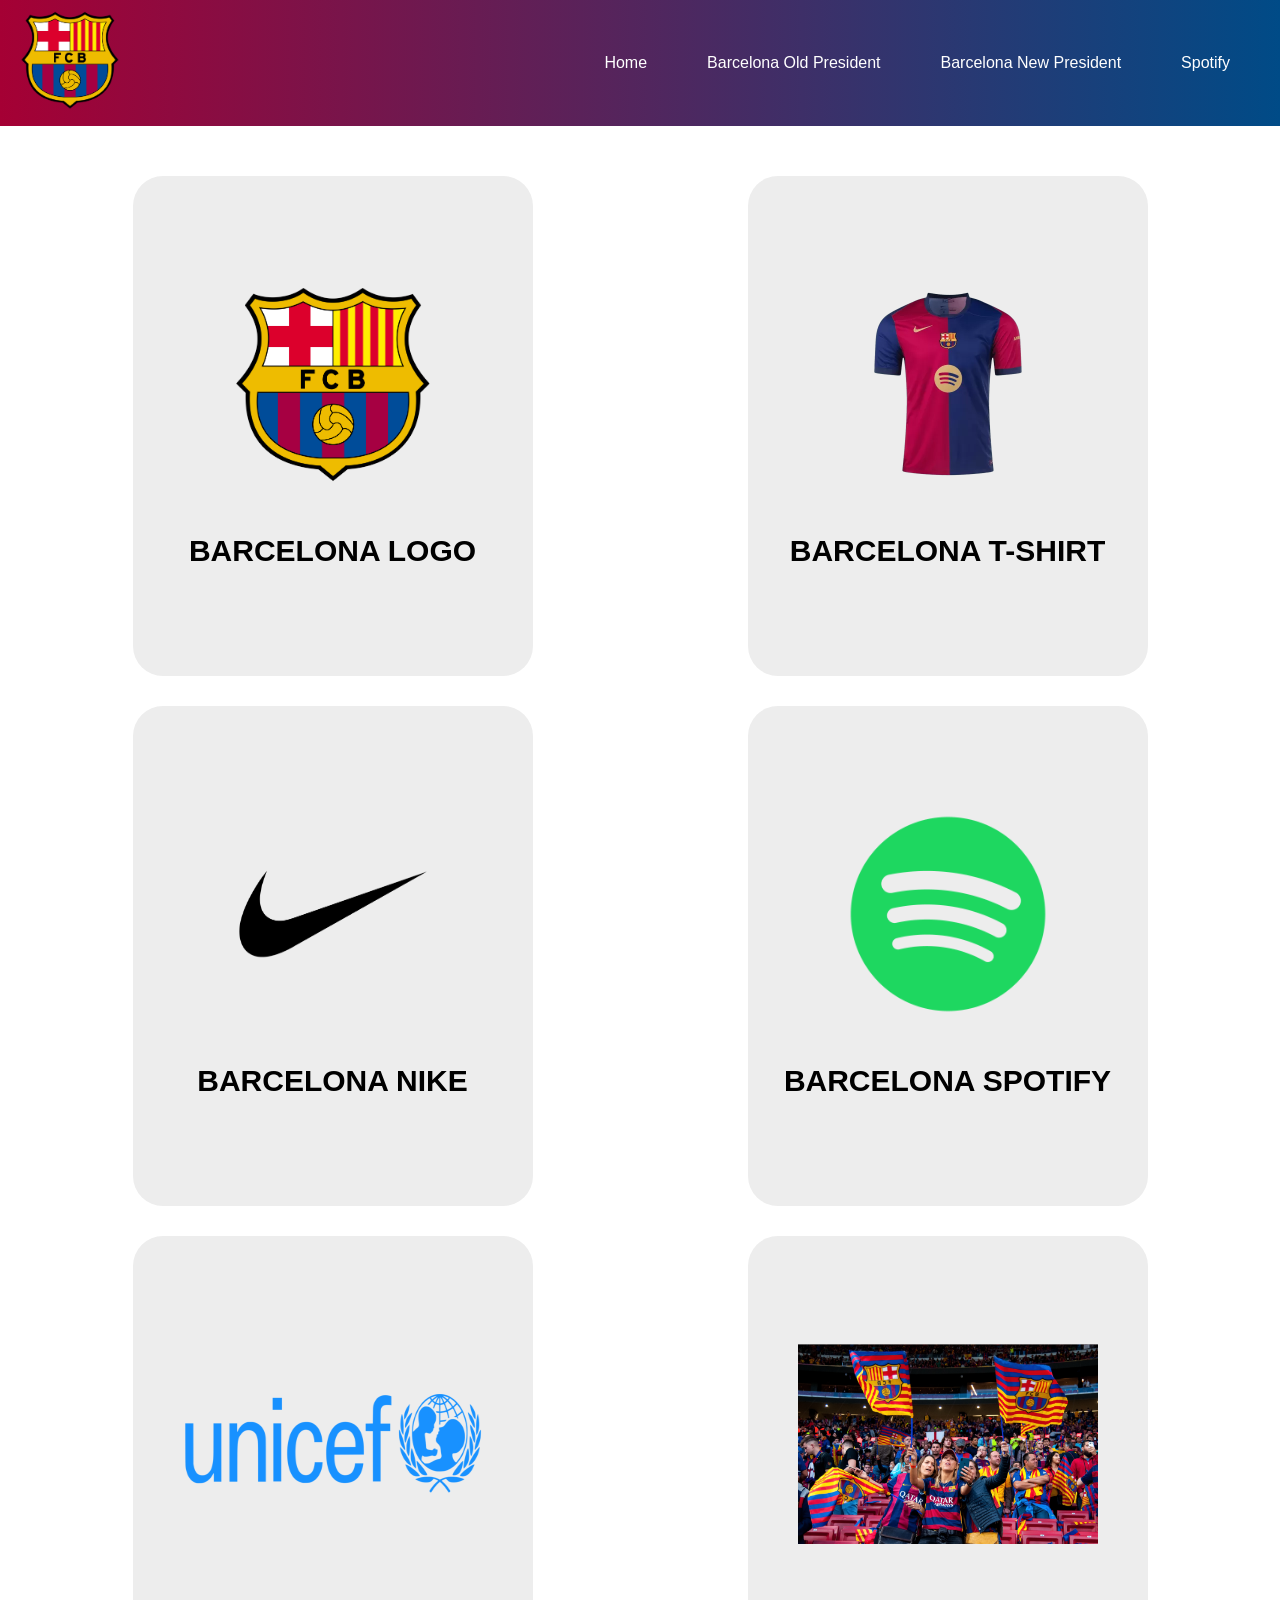
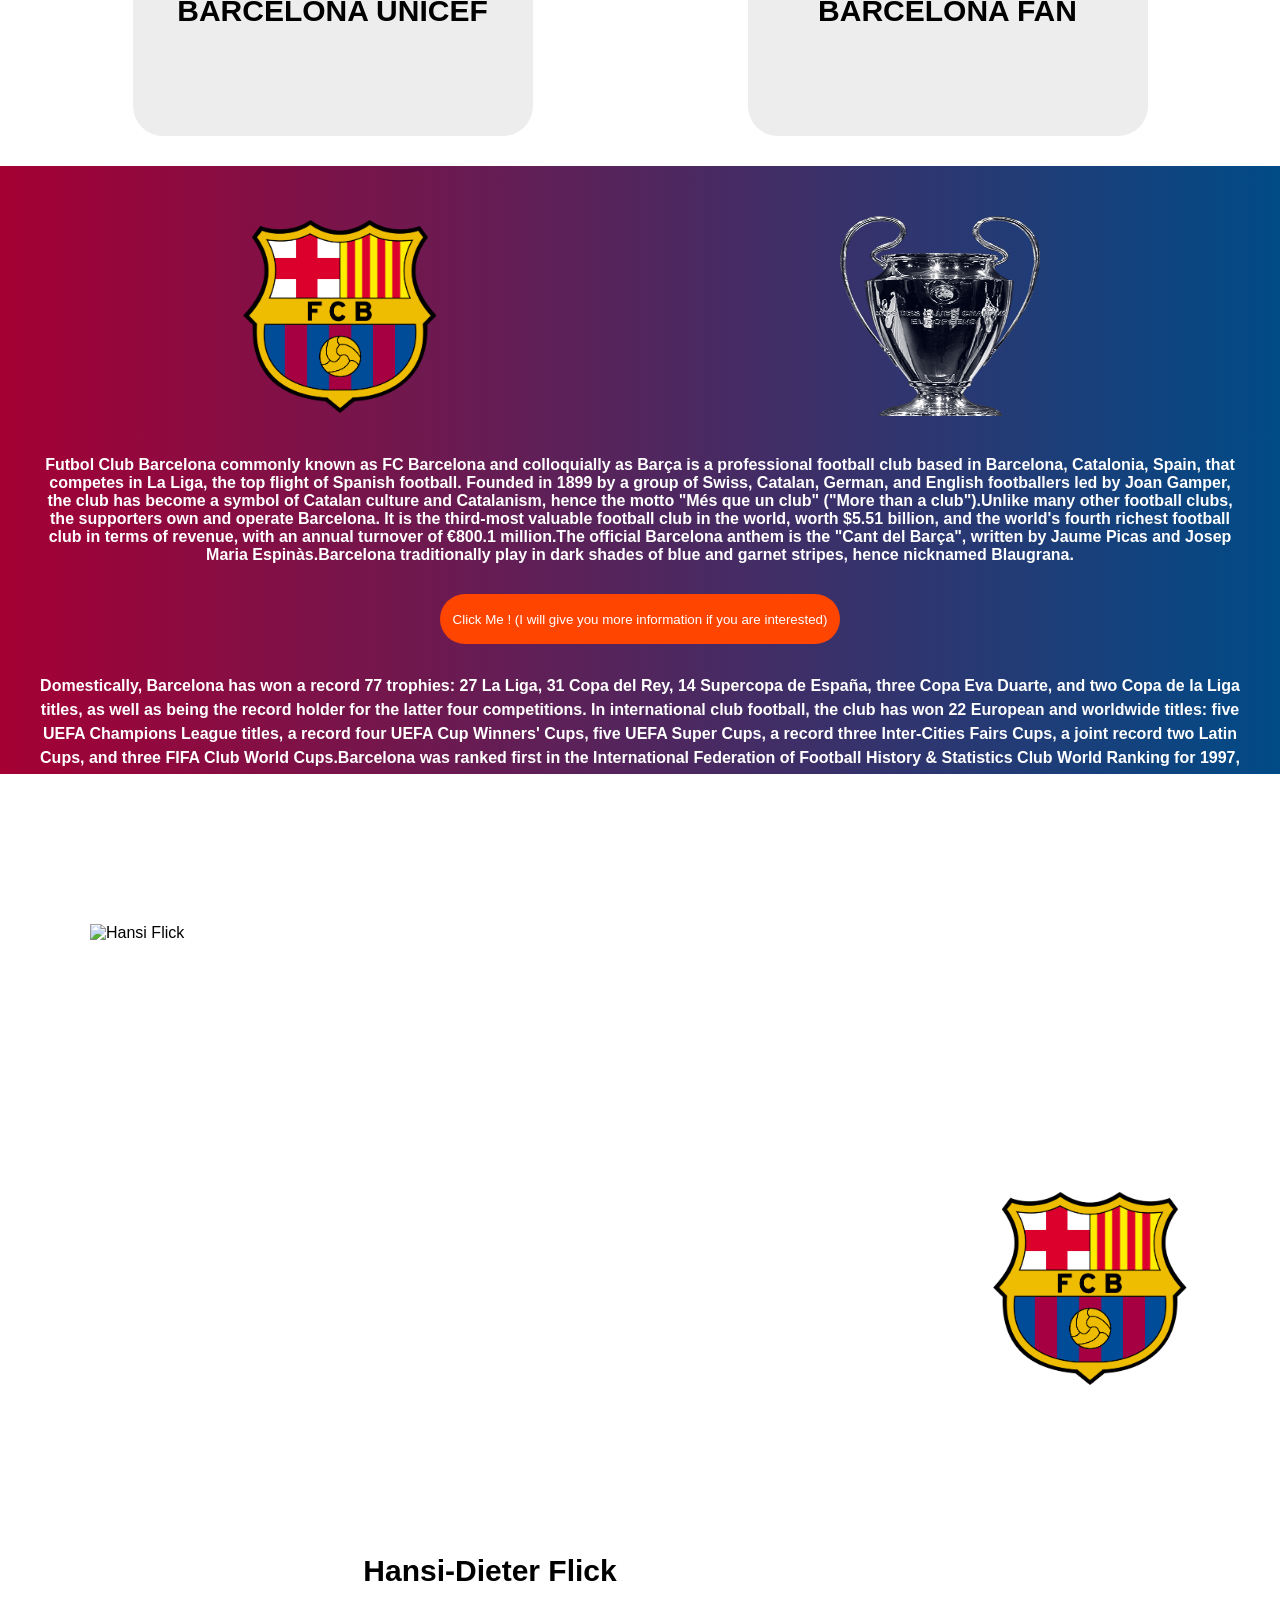
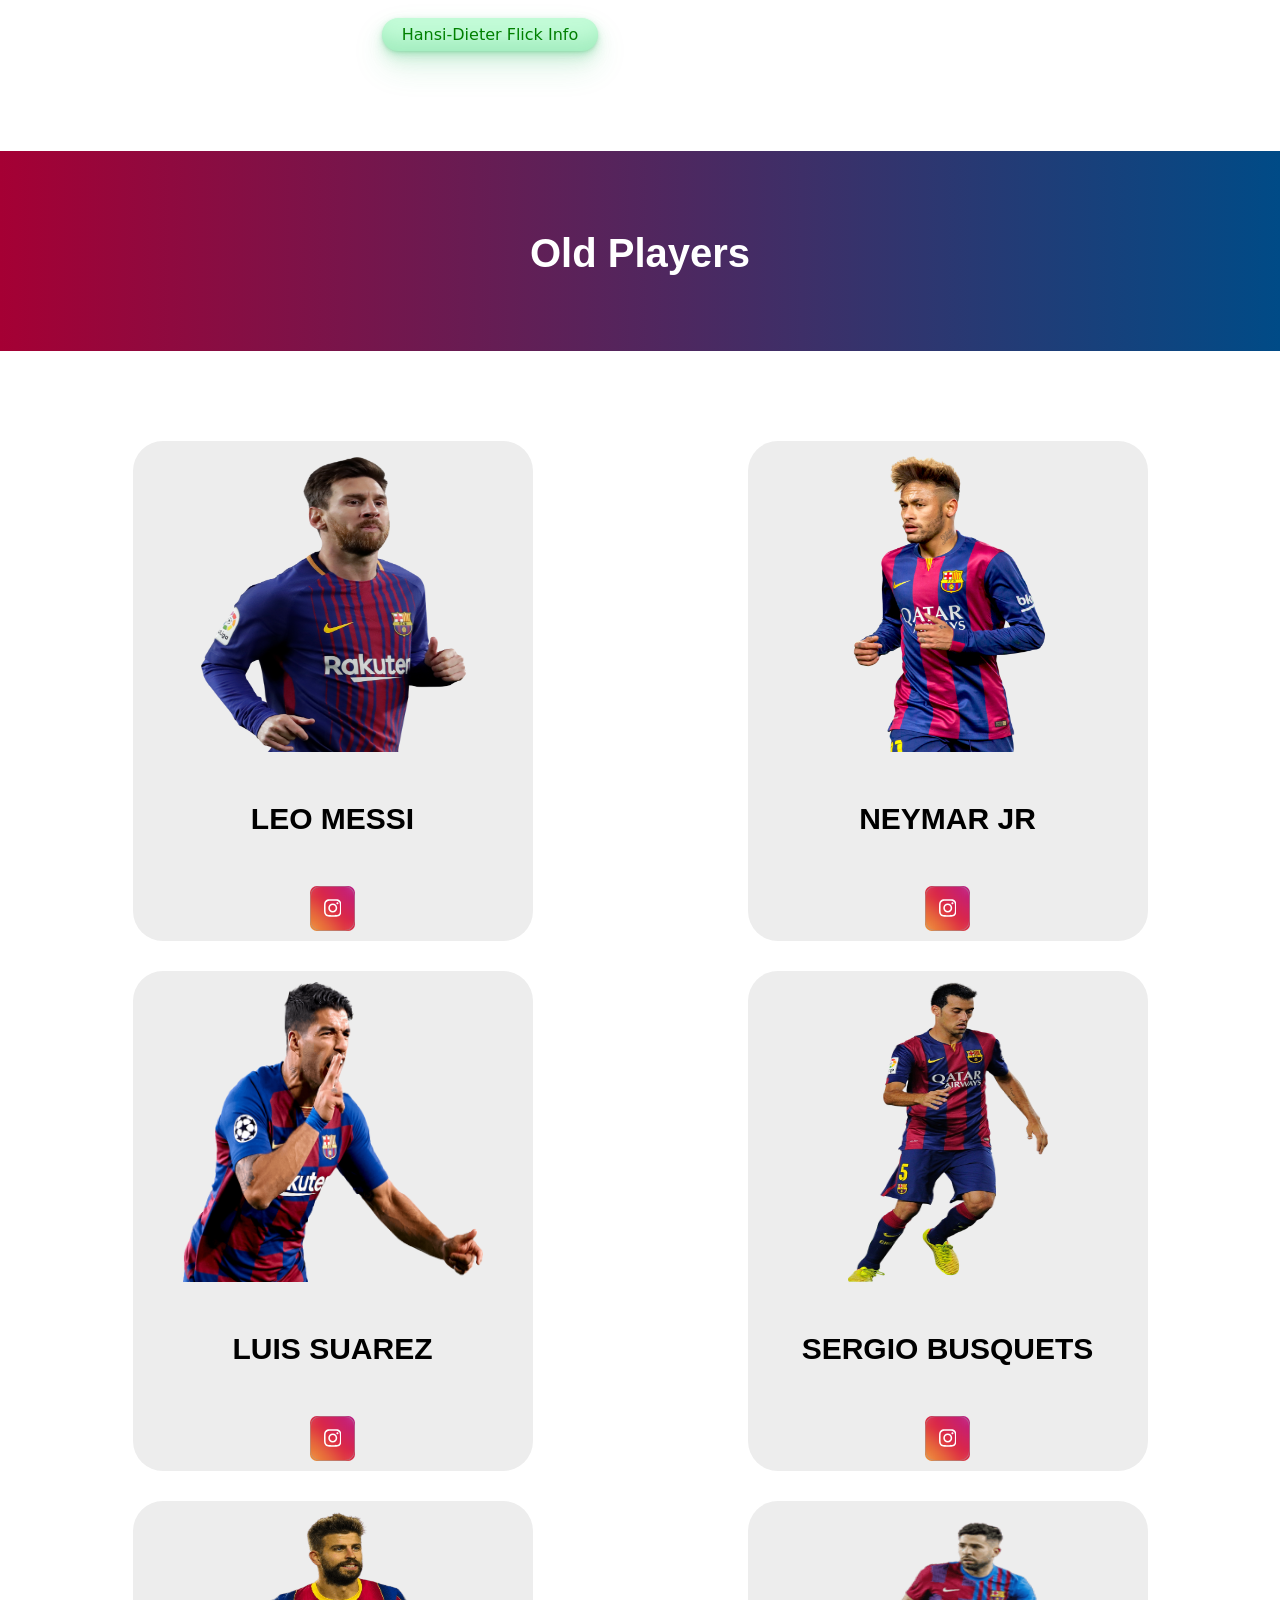
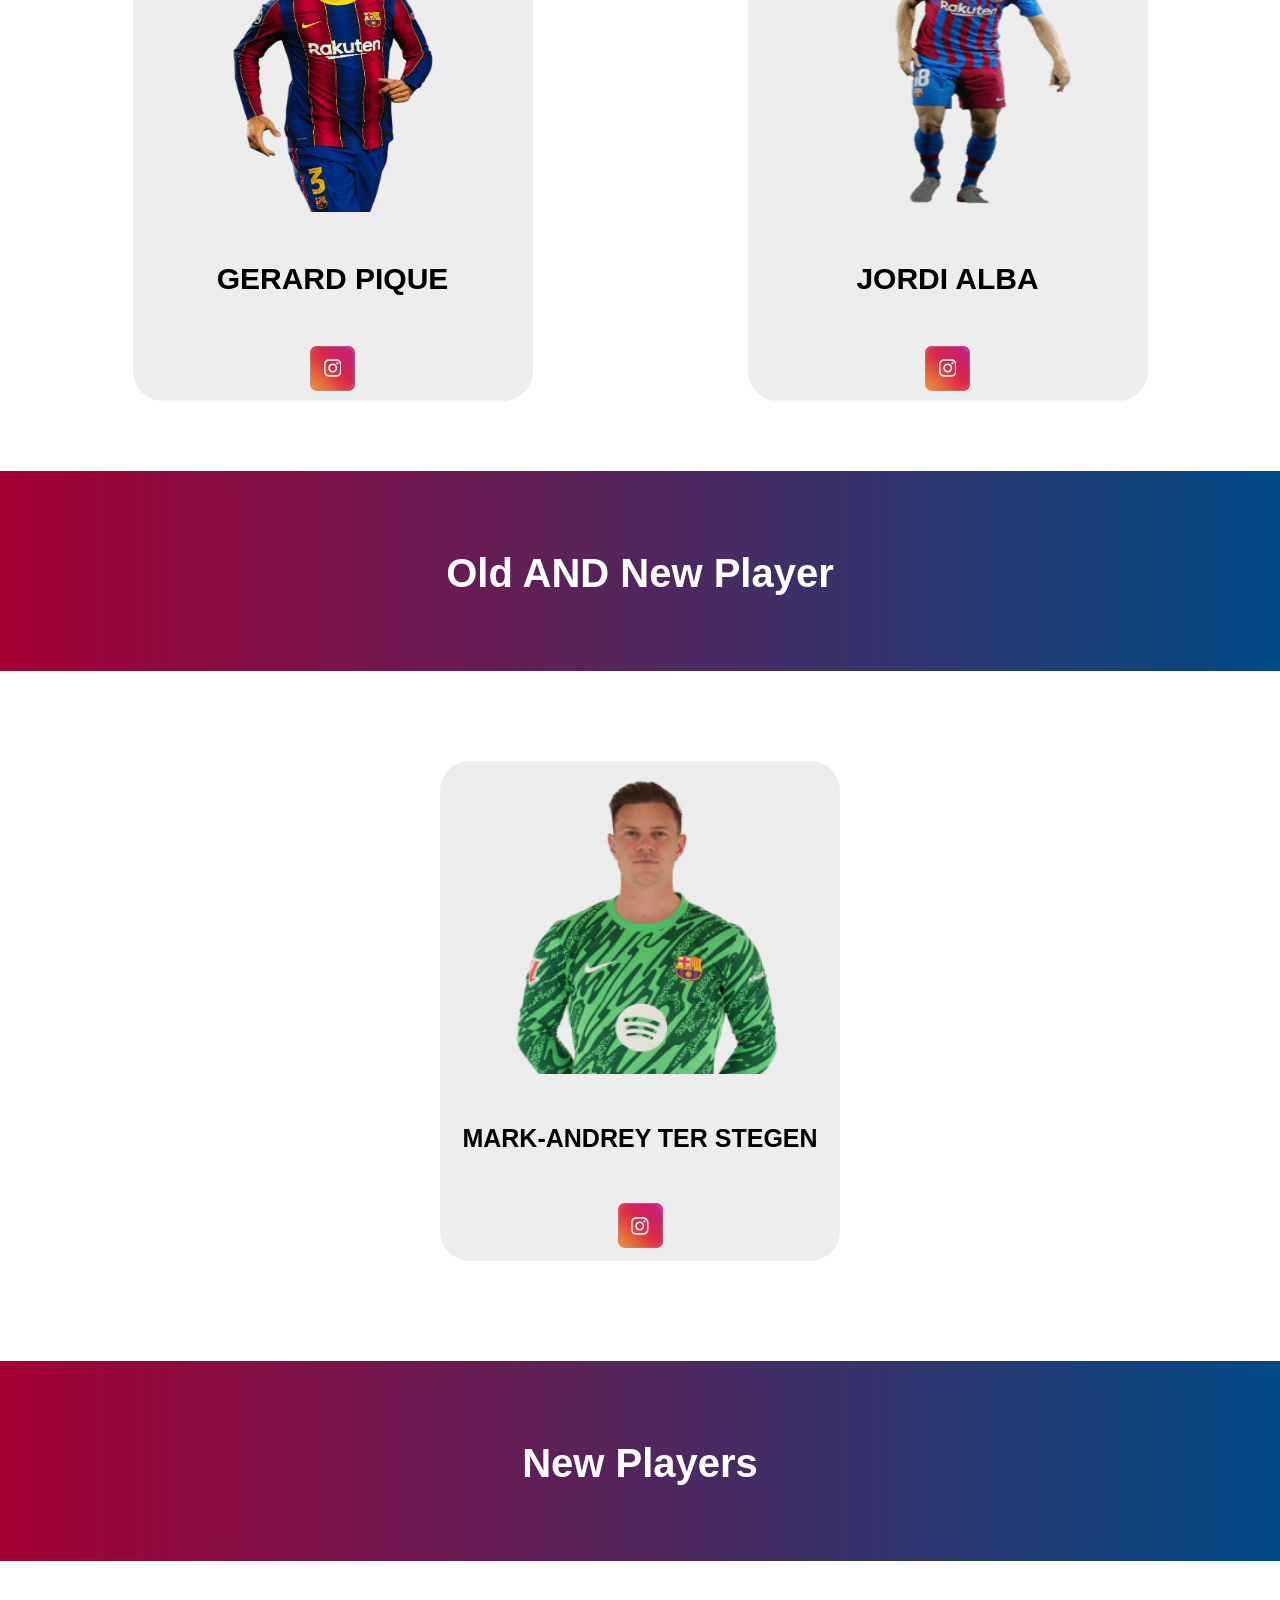
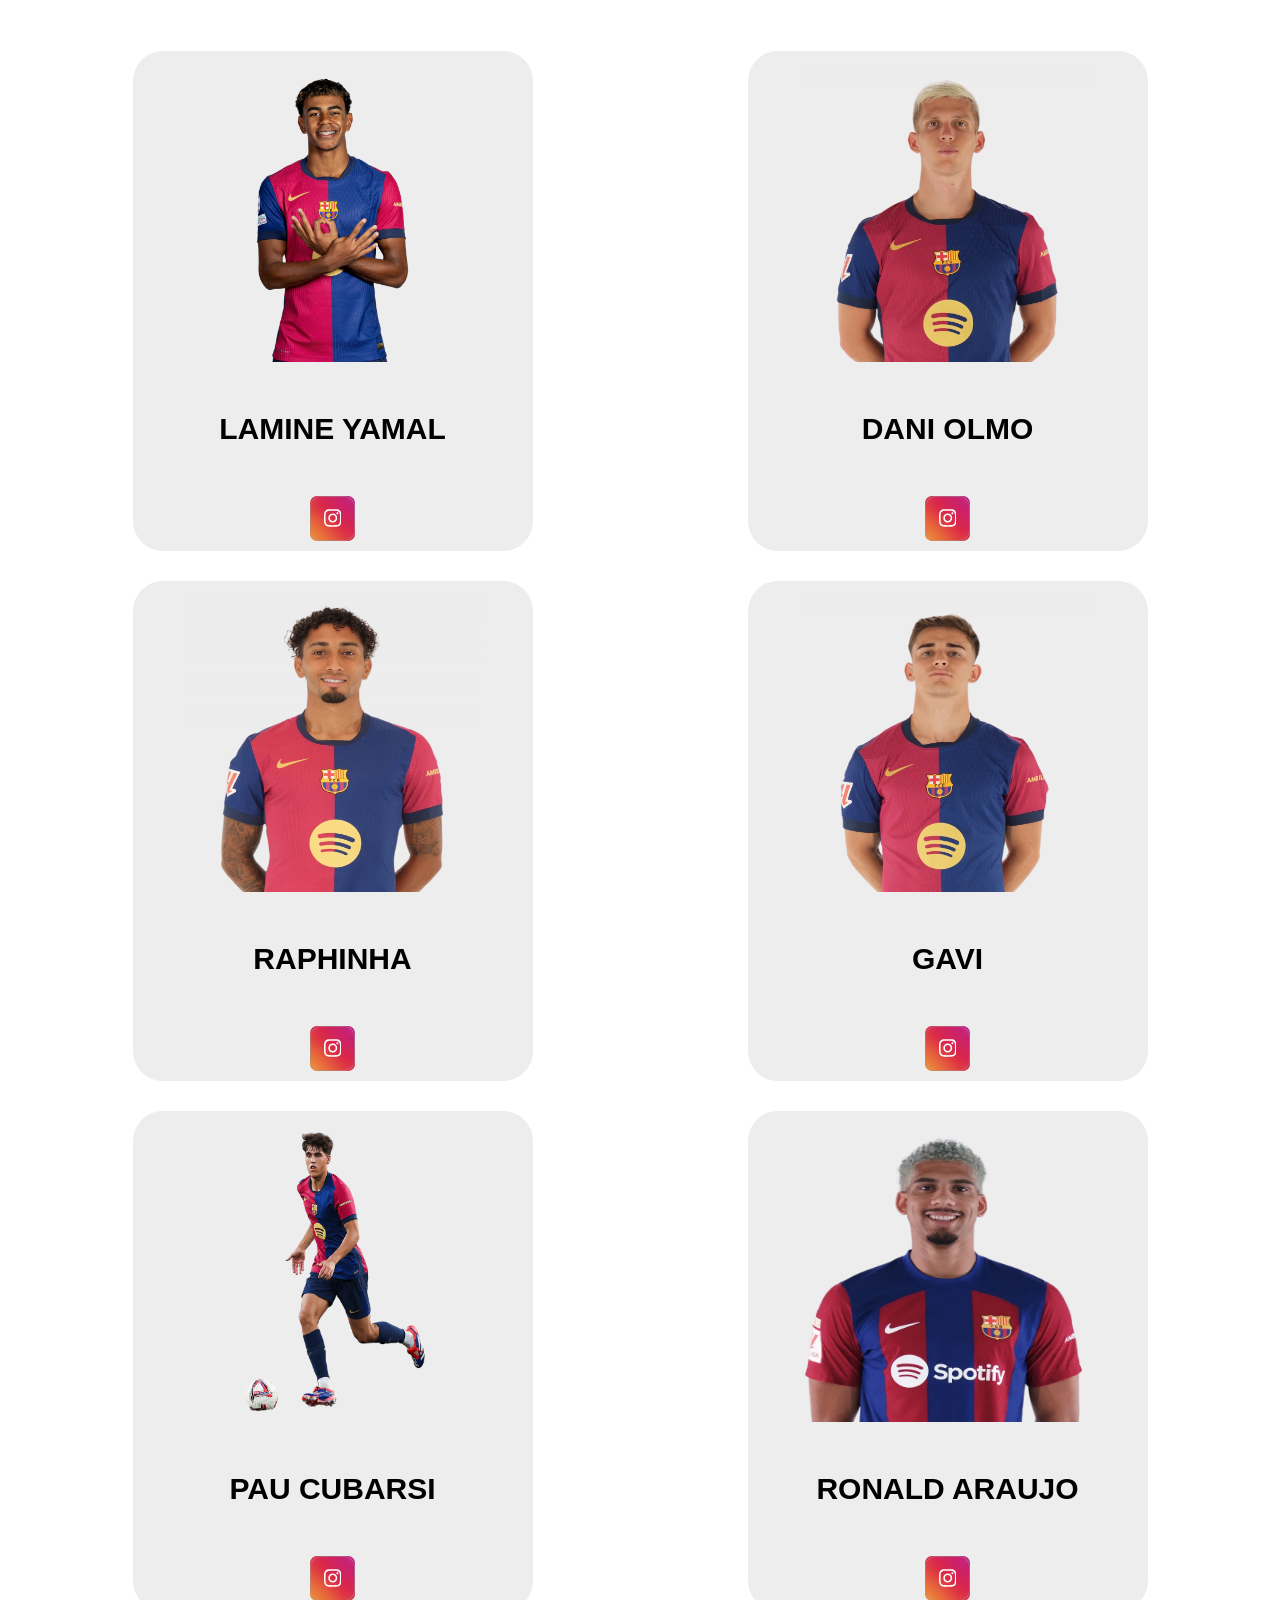
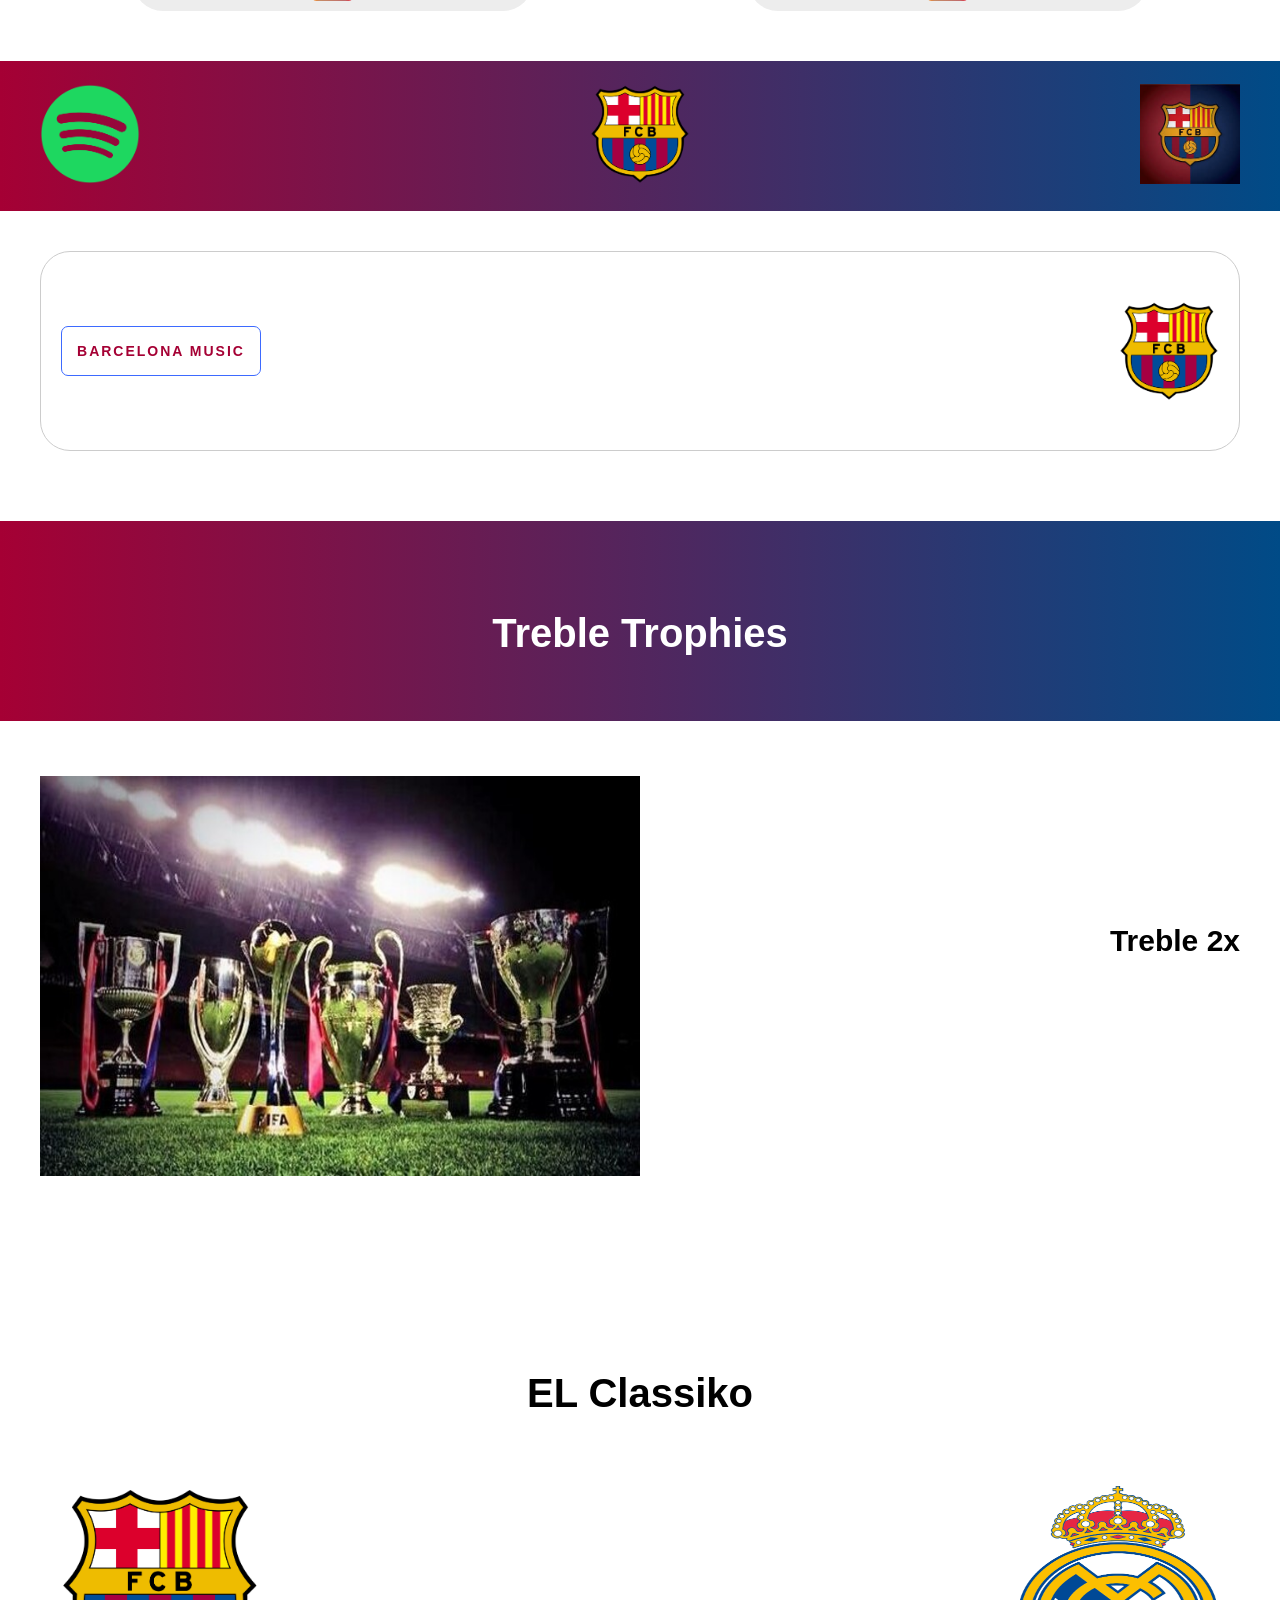
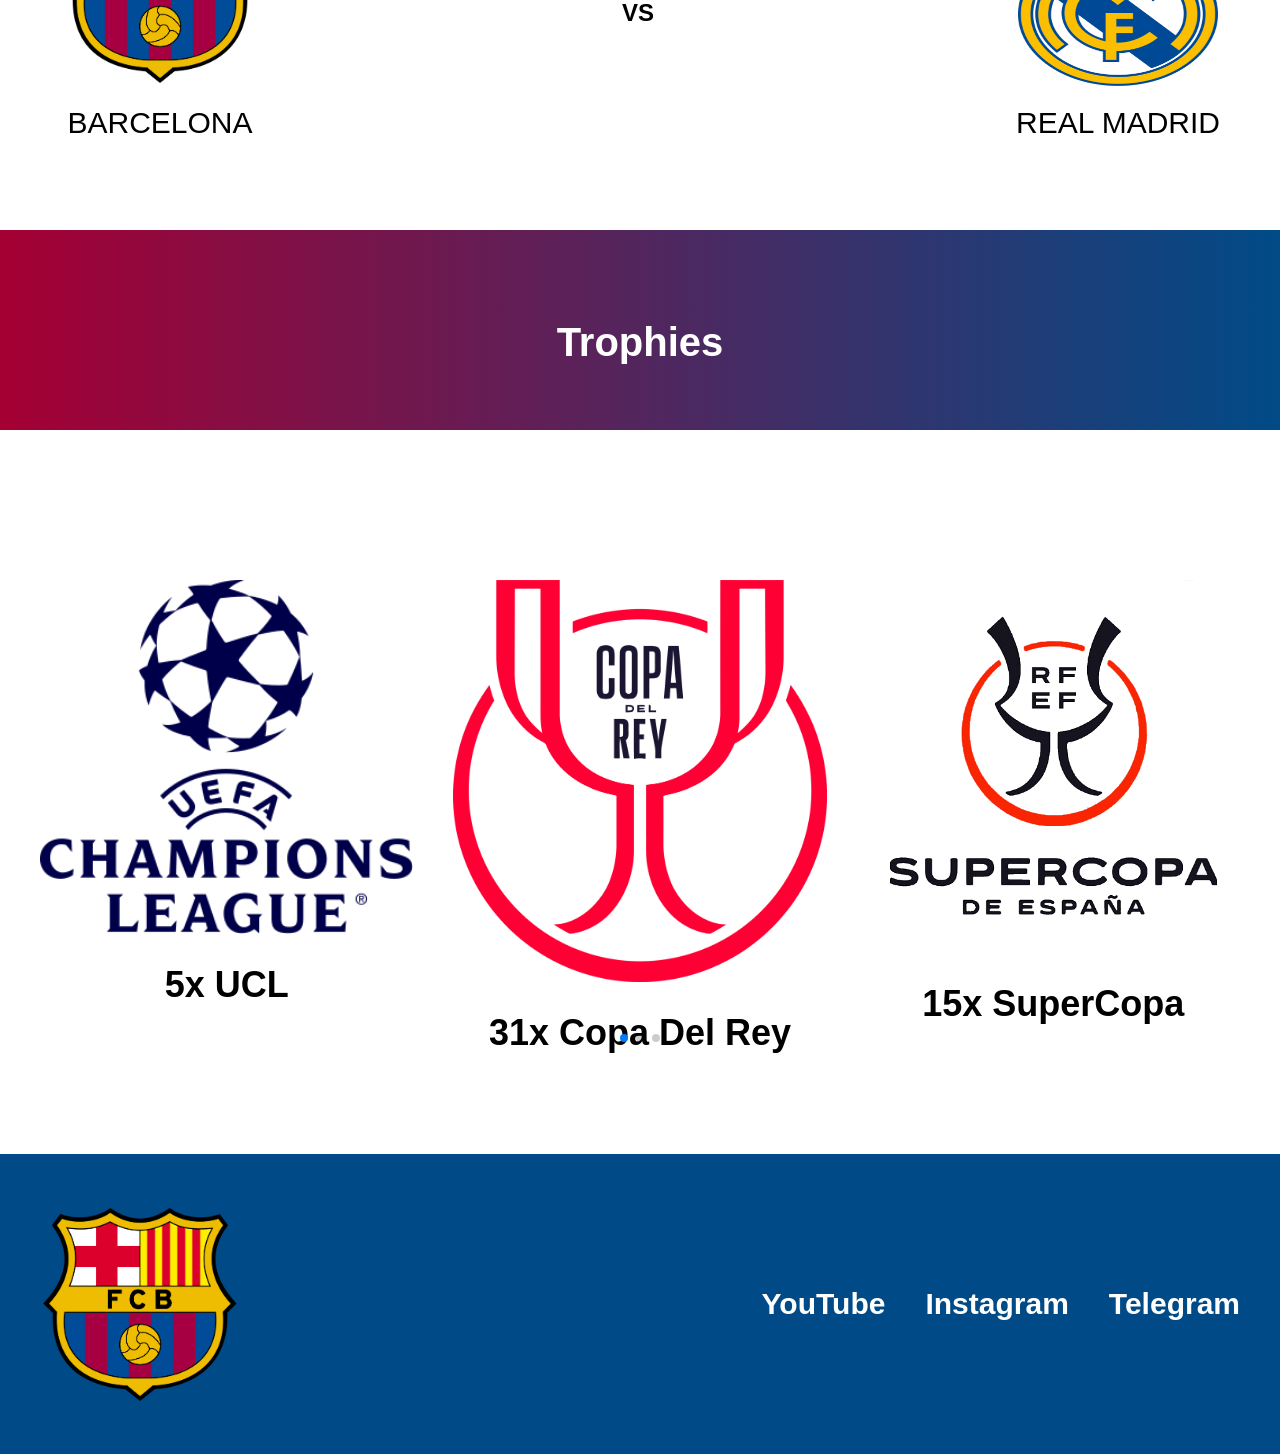
==== commit 12828c69: "ver1.4" ====
--- a/pages/barca.html
+++ b/pages/barca.html
@@ -5,6 +5,8 @@
     <meta charset="UTF-8">
     <meta name="viewport" content="width=device-width, initial-scale=1.0">
     <title>BARCELONA</title>
+    <!-- Swiper -->
+    <link rel="stylesheet" href="../css/swiper-bundle.min.css">
     <!-- AOS -->
     <link href="https://unpkg.com/aos@2.3.1/dist/aos.css" rel="stylesheet">
     <!-- Barca - Logo -->
@@ -15,9 +17,6 @@
 
 <body>
     <!-- Loader - START -->
-    <div class="loader-overlay">
-        <div class="loader"></div>
-    </div>
     <!-- Loader - END -->
 
     <!-- Header - START -->
@@ -596,6 +595,99 @@
             </div>
         </section>
         <!-- Treble - END -->
+
+        <!-- EL Classiko -->
+        <section class="elclassiko container">
+            <h1>
+                EL Classiko
+            </h1>
+
+            <div class="elclassiko__fight">
+                <!-- 1 - Block -->
+                <div class="elclassiko__info">
+                    <img src="../img/Barca Logo.png" alt="Barcelona" width="200" height="200">
+
+                    <p>
+                        BARCELONA
+                    </p>
+                </div>
+
+                <!-- 2 - Block -->
+                <div class="elclassiko__info">
+                    <h2>
+                        VS
+                    </h2>
+                </div>
+
+                <!-- 3 - Block -->
+                <div class="elclassiko__info">
+                    <img src="../img/Real Logo.png" alt="Real" width="200" height="200">
+
+                    <p>
+                        REAL MADRID
+                    </p>
+                </div>
+            </div>
+        </section>
+        <!-- EL Classiko -->
+
+        <!-- Trophies - START -->
+        <div class="trophies">
+            <h1>
+                Trophies
+            </h1>
+        </div>
+
+        <div class="swiper mySwiper container">
+            <div class="swiper-wrapper">
+                <!-- 1 - Block -->
+                <div class="swiper-slide">
+                    <img src="../img/UCL.png" alt="Trophies">
+
+                    <h1>
+                        5x UCL
+                    </h1>
+                </div>
+
+                <!-- 2 - Block -->
+                <div class="swiper-slide">
+                    <img src="../img/Copa-del-Rey.png" alt="Trophies">
+
+                    <h1>
+                        31x Copa Del Rey
+                    </h1>
+                </div>
+
+                <!-- 3 - Block -->
+                <div class="swiper-slide">
+                    <img src="../img/Supercopa de España.png" alt="Trophies">
+
+                    <h1>
+                        15x SuperCopa
+                    </h1>
+                </div>
+
+                <!-- 4 - Block -->
+                <div class="swiper-slide">
+                    <img src="../img/LaLiga.png" alt="Trophies">
+
+                    <h1>
+                        27x Laliga
+                    </h1>
+                </div>
+
+                <!-- 5 - Block -->
+                <div class="swiper-slide">
+                    <img src="../img/UEFA Super Cup.png" alt="Trophies">
+
+                    <h1>
+                        3x UEFA Super Cup
+                    </h1>
+                </div>
+            </div>
+            <div class="swiper-pagination"></div>
+        </div>
+        <!-- Trophies - END -->
     </main>
     <!-- Main - END -->
 
@@ -637,13 +729,16 @@
         AOS.init();
     </script>
     <!-- AOS -->
+    <!-- Swiper - JS -->
+    <script src="../libs/swiper-bundle.min.js"></script>
+    <!-- Swiper - JS -->
     <!-- Jquery - CDN -->
     <script src="https://cdnjs.cloudflare.com/ajax/libs/jquery/3.7.1/jquery.min.js"></script>
     <!-- Jquery - JS -->
     <script src="../libs/jquery.min.js"></script>
     <!-- FontAwesome -->
     <script src="../js/fontawesome.js"></script>
-    
+
     <!-- Libs - END -->
 
     <!-- JavaScript -->
--- a/css/barca.css
+++ b/css/barca.css
@@ -769,15 +769,102 @@
     margin-top: 30px;
   }
 }
+main .elclassiko {
+  margin-top: 650px;
+}
+main .elclassiko h1 {
+  font-size: 40px;
+  text-align: center;
+}
+main .elclassiko .elclassiko__fight {
+  display: flex;
+  justify-content: space-between;
+  align-items: center;
+  margin-top: 50px;
+  padding: 20px;
+}
+@media (max-width: 680px) {
+  main .elclassiko .elclassiko__fight {
+    display: flex;
+    justify-content: space-between;
+    align-items: center;
+    flex-direction: column;
+  }
+}
+main .elclassiko .elclassiko__fight .elclassiko__info {
+  display: flex;
+  justify-content: center;
+  align-items: center;
+  flex-direction: column;
+  text-align: center;
+}
+main .elclassiko .elclassiko__fight .elclassiko__info p {
+  font-size: 30px;
+  margin-top: 20px;
+}
+@media (max-width: 680px) {
+  main .elclassiko .elclassiko__fight .elclassiko__info:nth-last-of-type(1) {
+    margin-top: 100px;
+  }
+  main .elclassiko .elclassiko__fight .elclassiko__info:nth-last-of-type(1) img {
+    height: 220px;
+  }
+  main .elclassiko .elclassiko__fight .elclassiko__info:nth-last-of-type(2) {
+    margin-top: 130px;
+  }
+}
+main .trophies {
+  background: linear-gradient(to right, #A50034, #004B87);
+  height: 200px;
+  margin-top: 70px;
+  padding: 10px;
+}
+main .trophies h1 {
+  font-weight: 700;
+  font-size: 40px;
+  color: white;
+  text-align: center;
+  padding-top: 80px;
+}
+main .swiper {
+  width: 100%;
+  height: 100%;
+  margin-top: 150px;
+}
+main .swiper .swiper-slide {
+  text-align: center;
+  font-size: 18px;
+  background: #fff;
+  display: flex;
+  justify-content: center;
+  align-items: center;
+  flex-direction: column;
+}
+main .swiper .swiper-slide img {
+  display: block;
+  width: 100%;
+  height: 100%;
+  -o-object-fit: cover;
+     object-fit: cover;
+}
+main .swiper .swiper-slide h1 {
+  margin-top: 30px;
+  text-align: center;
+}
+@media (max-width: 680px) {
+  main .swiper .swiper-slide h1 {
+    font-size: 20px;
+  }
+}
 
 footer {
-  margin-top: 550px;
+  margin-top: 100px;
   background: #004B87;
   height: 300px;
 }
 @media (max-width: 500px) {
   footer {
-    margin-top: 350px;
+    margin-top: 100px;
   }
 }
 footer .footer__content {
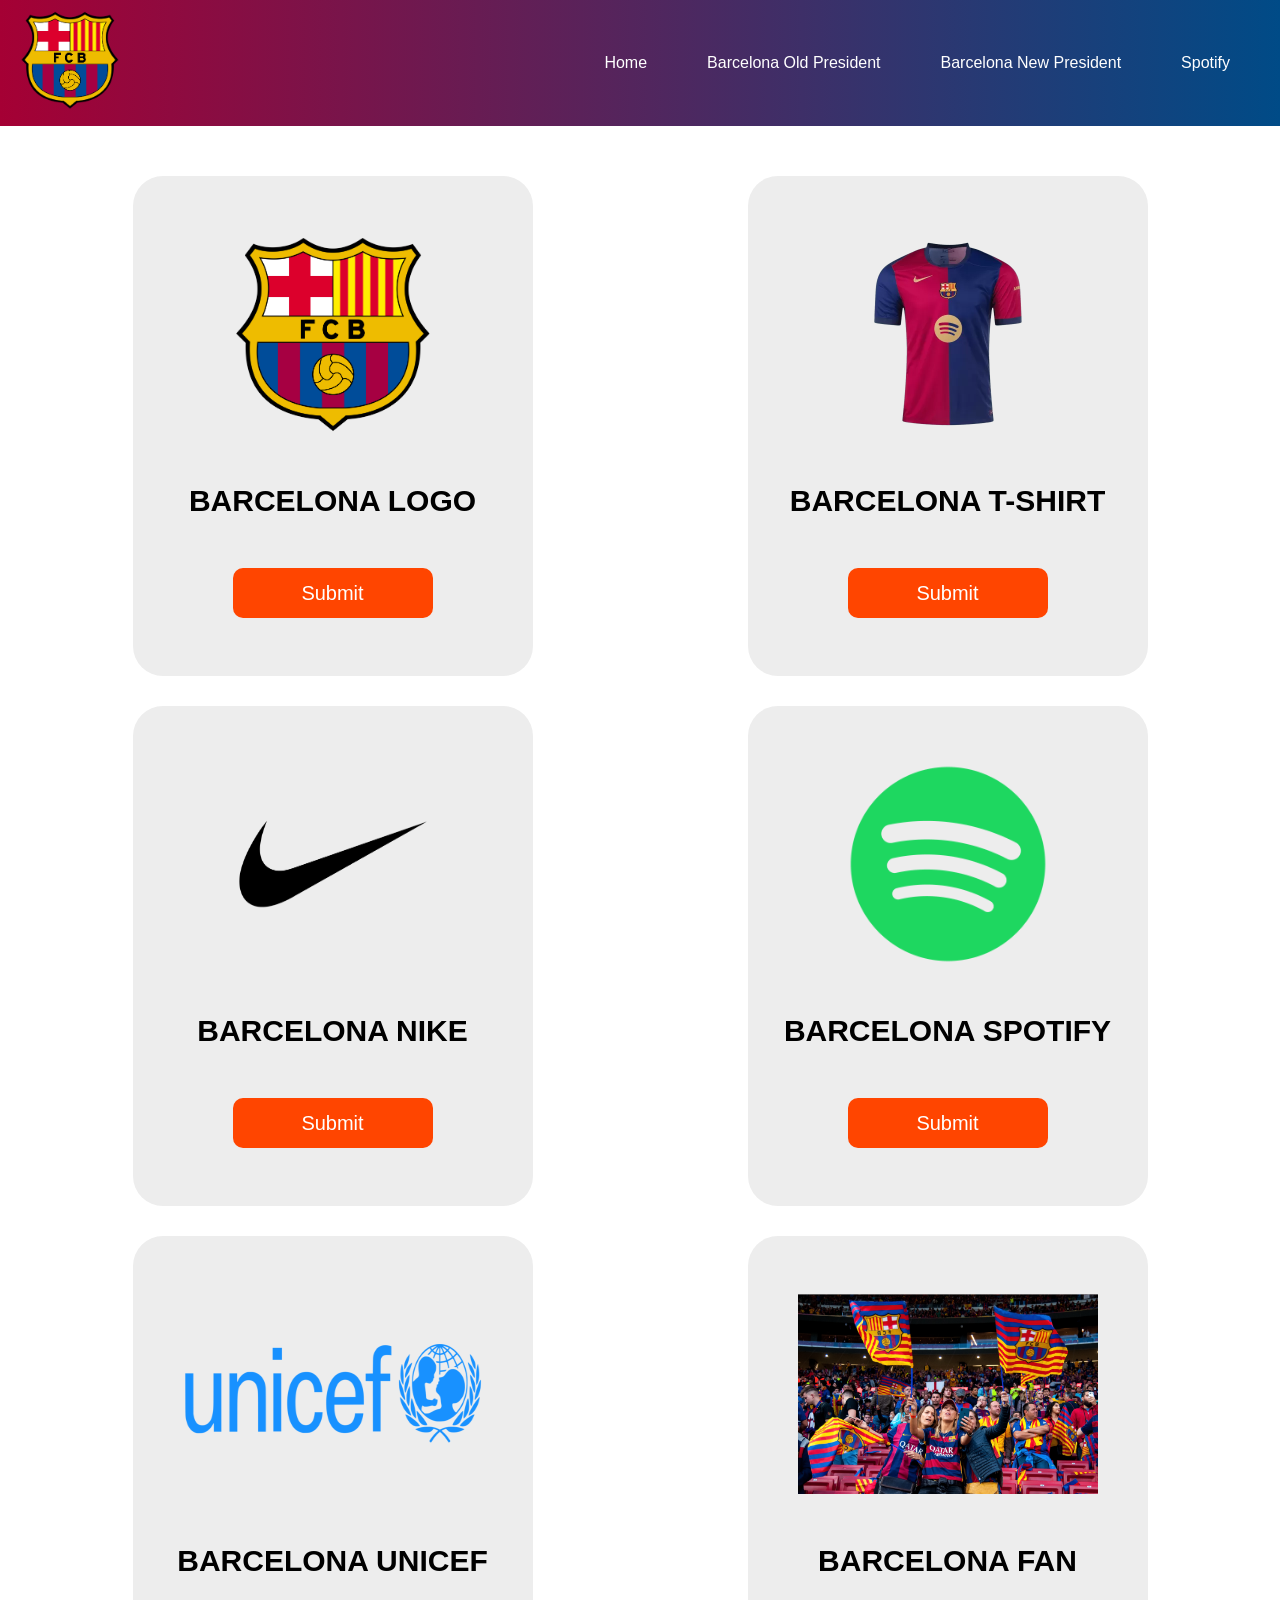
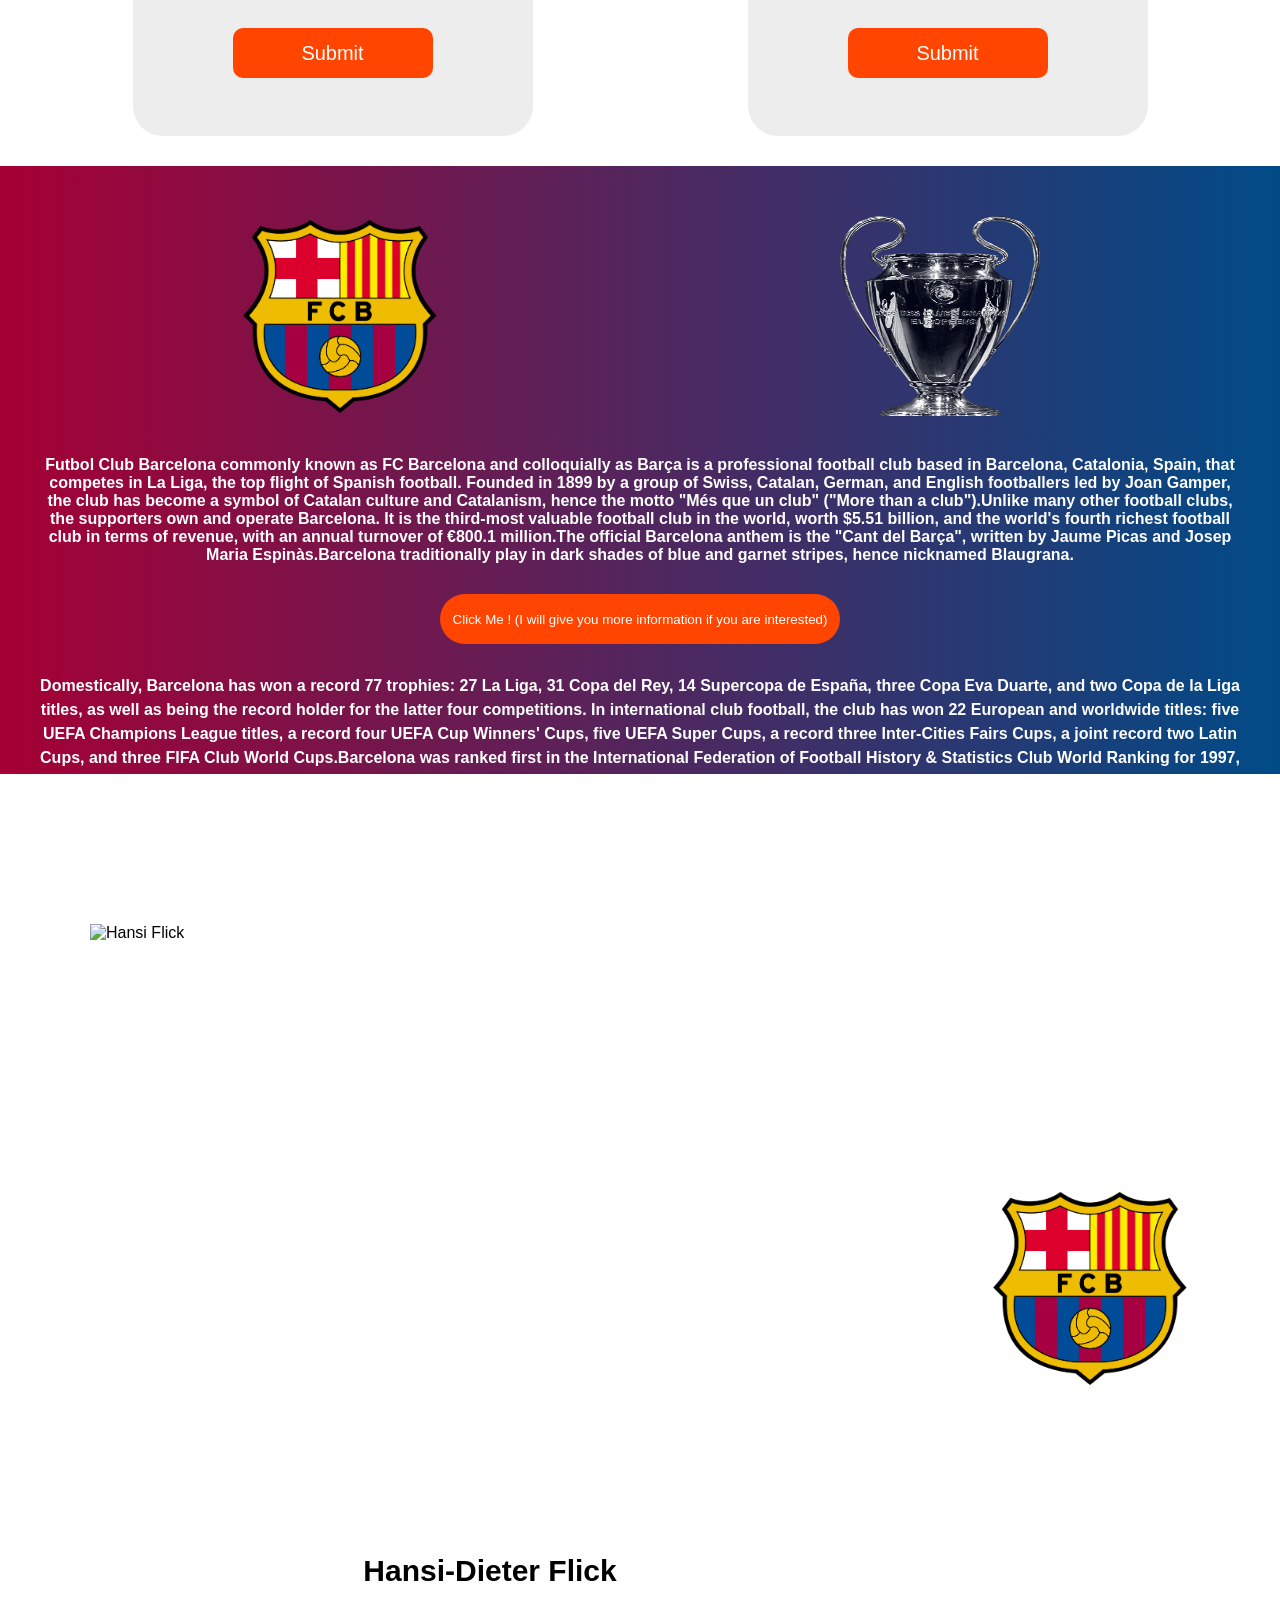
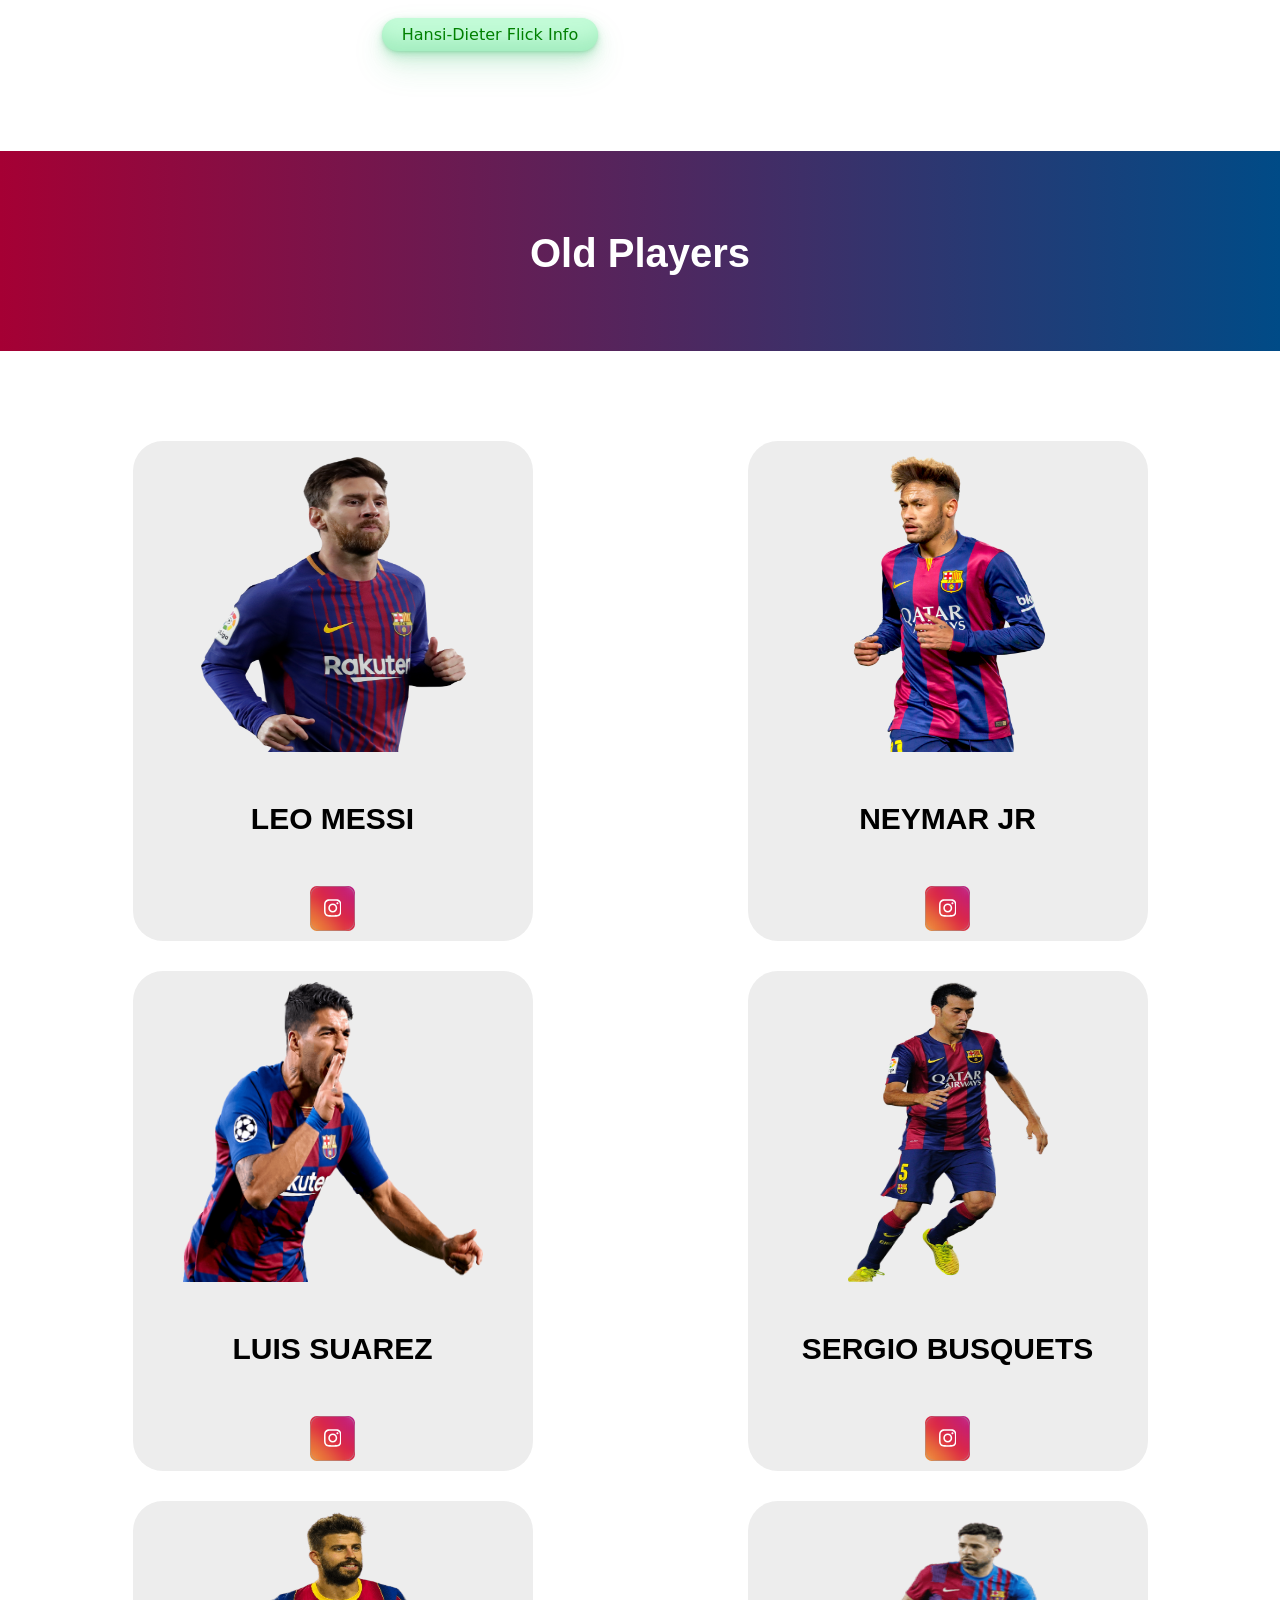
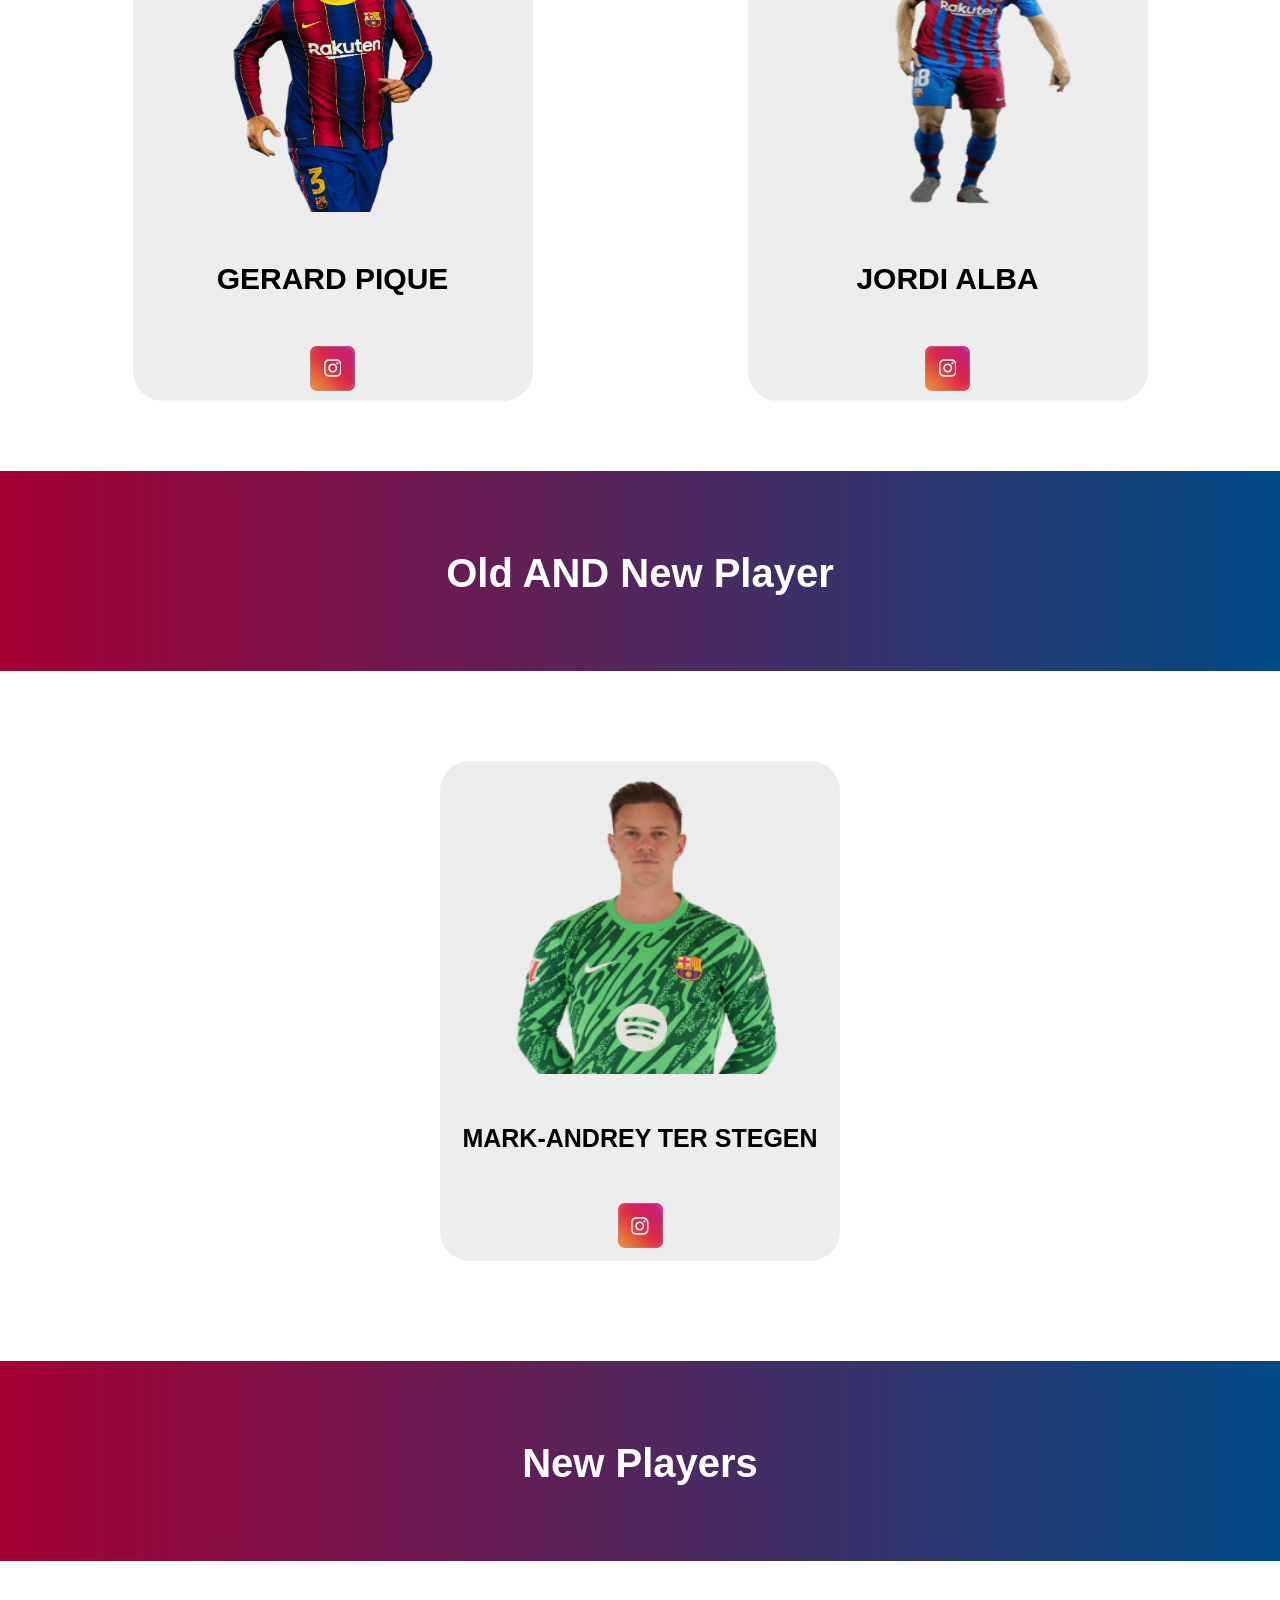
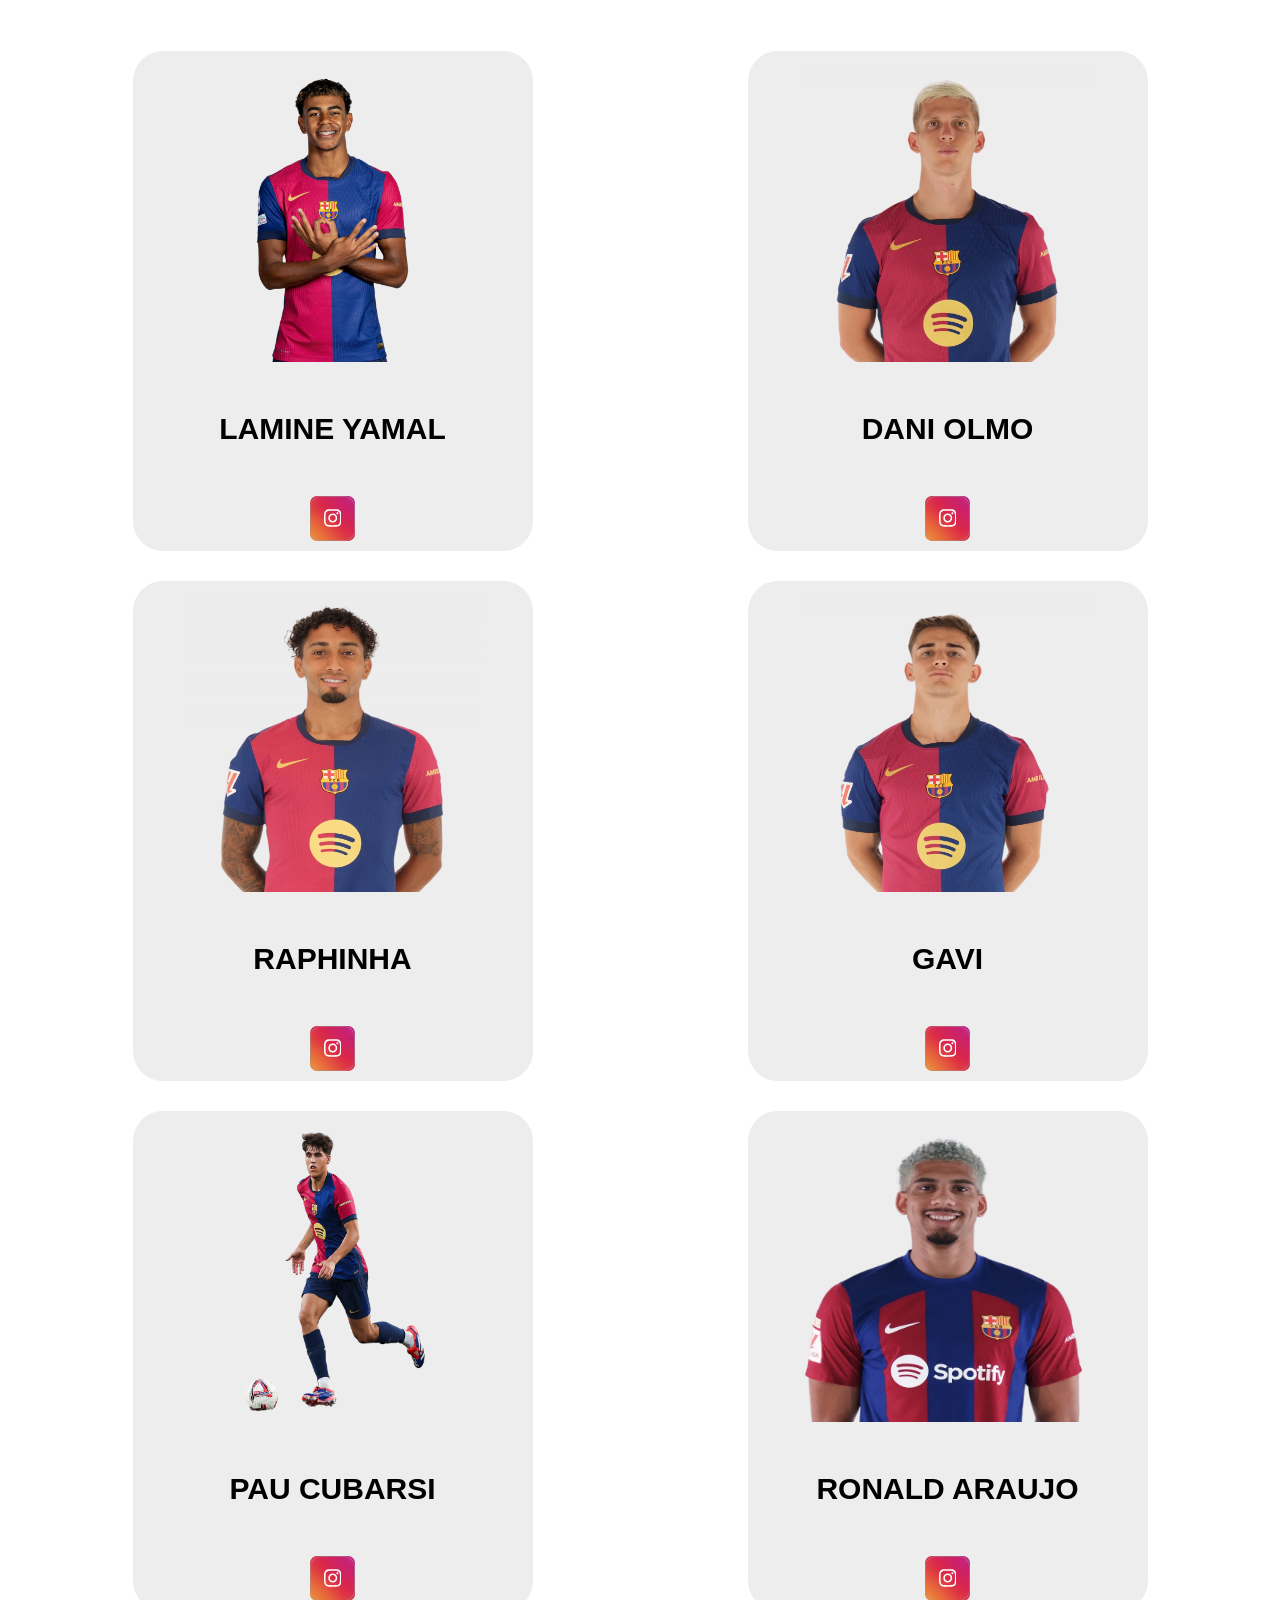
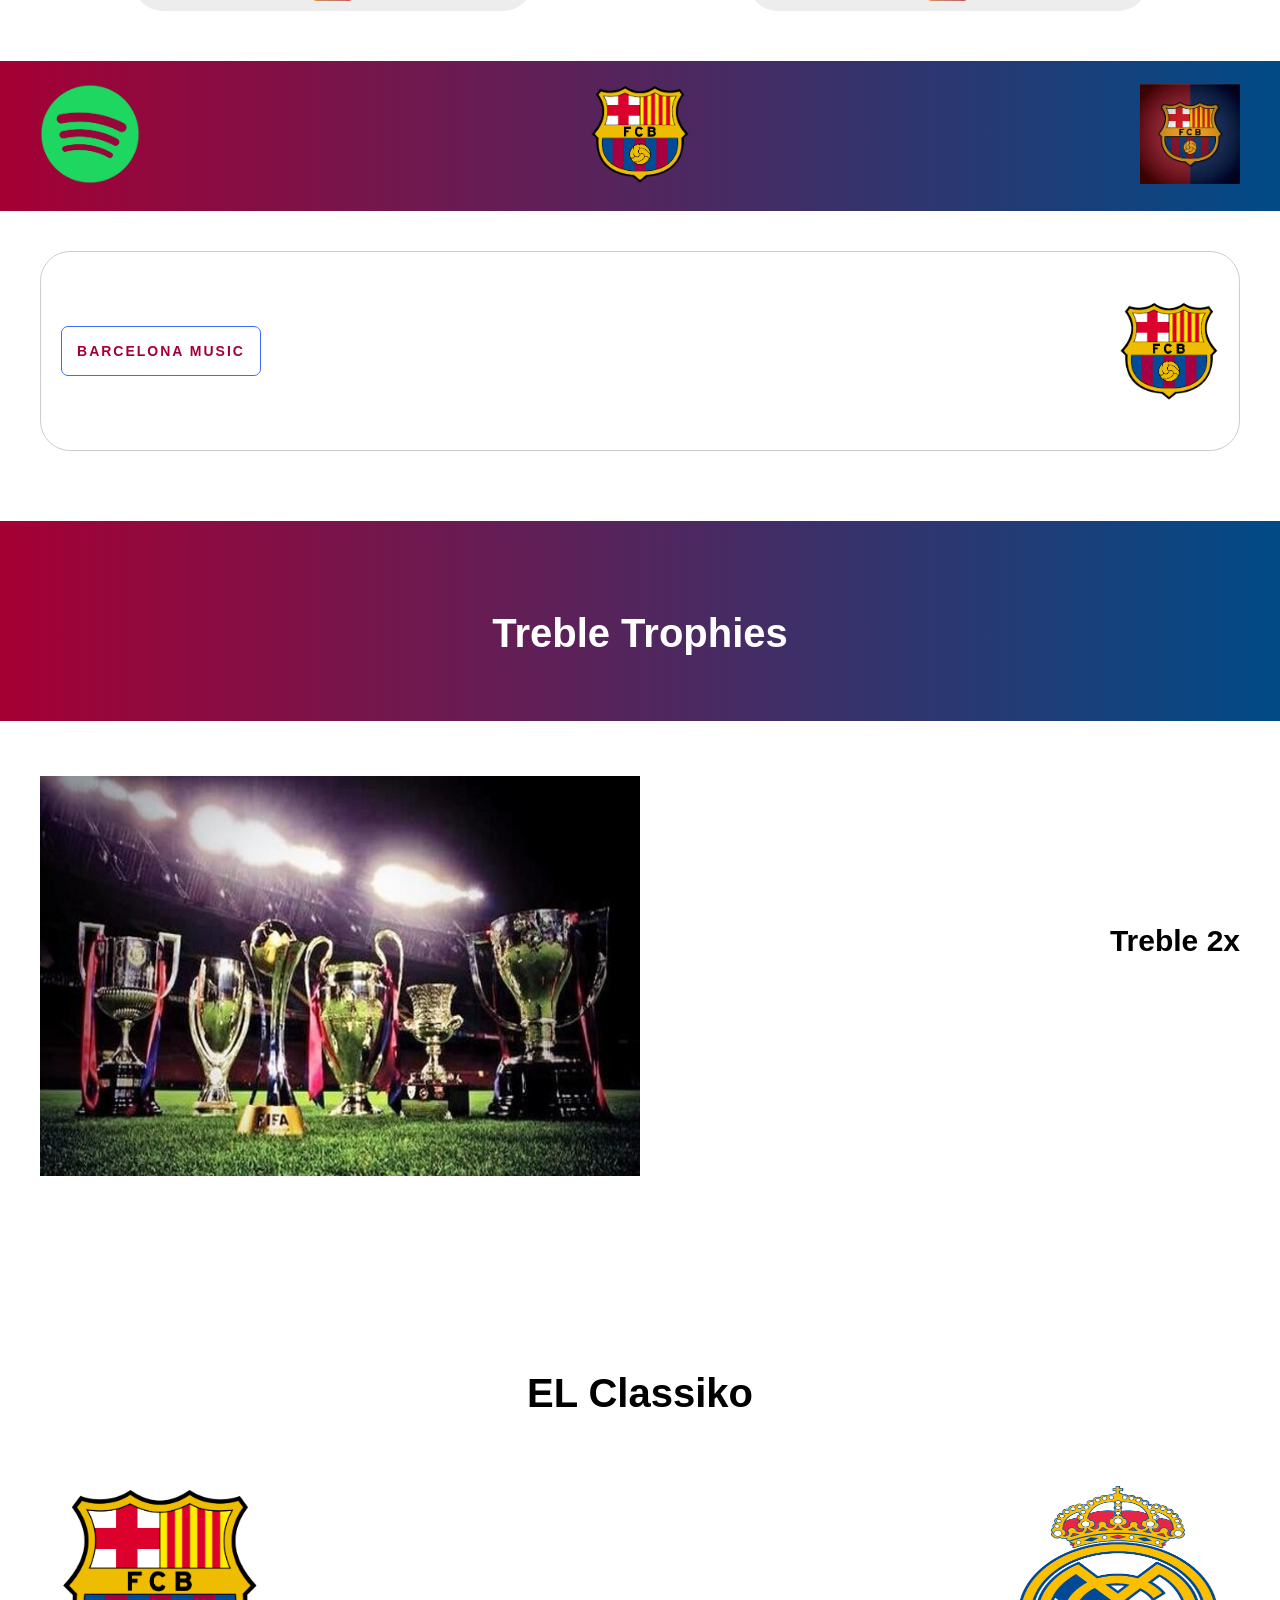
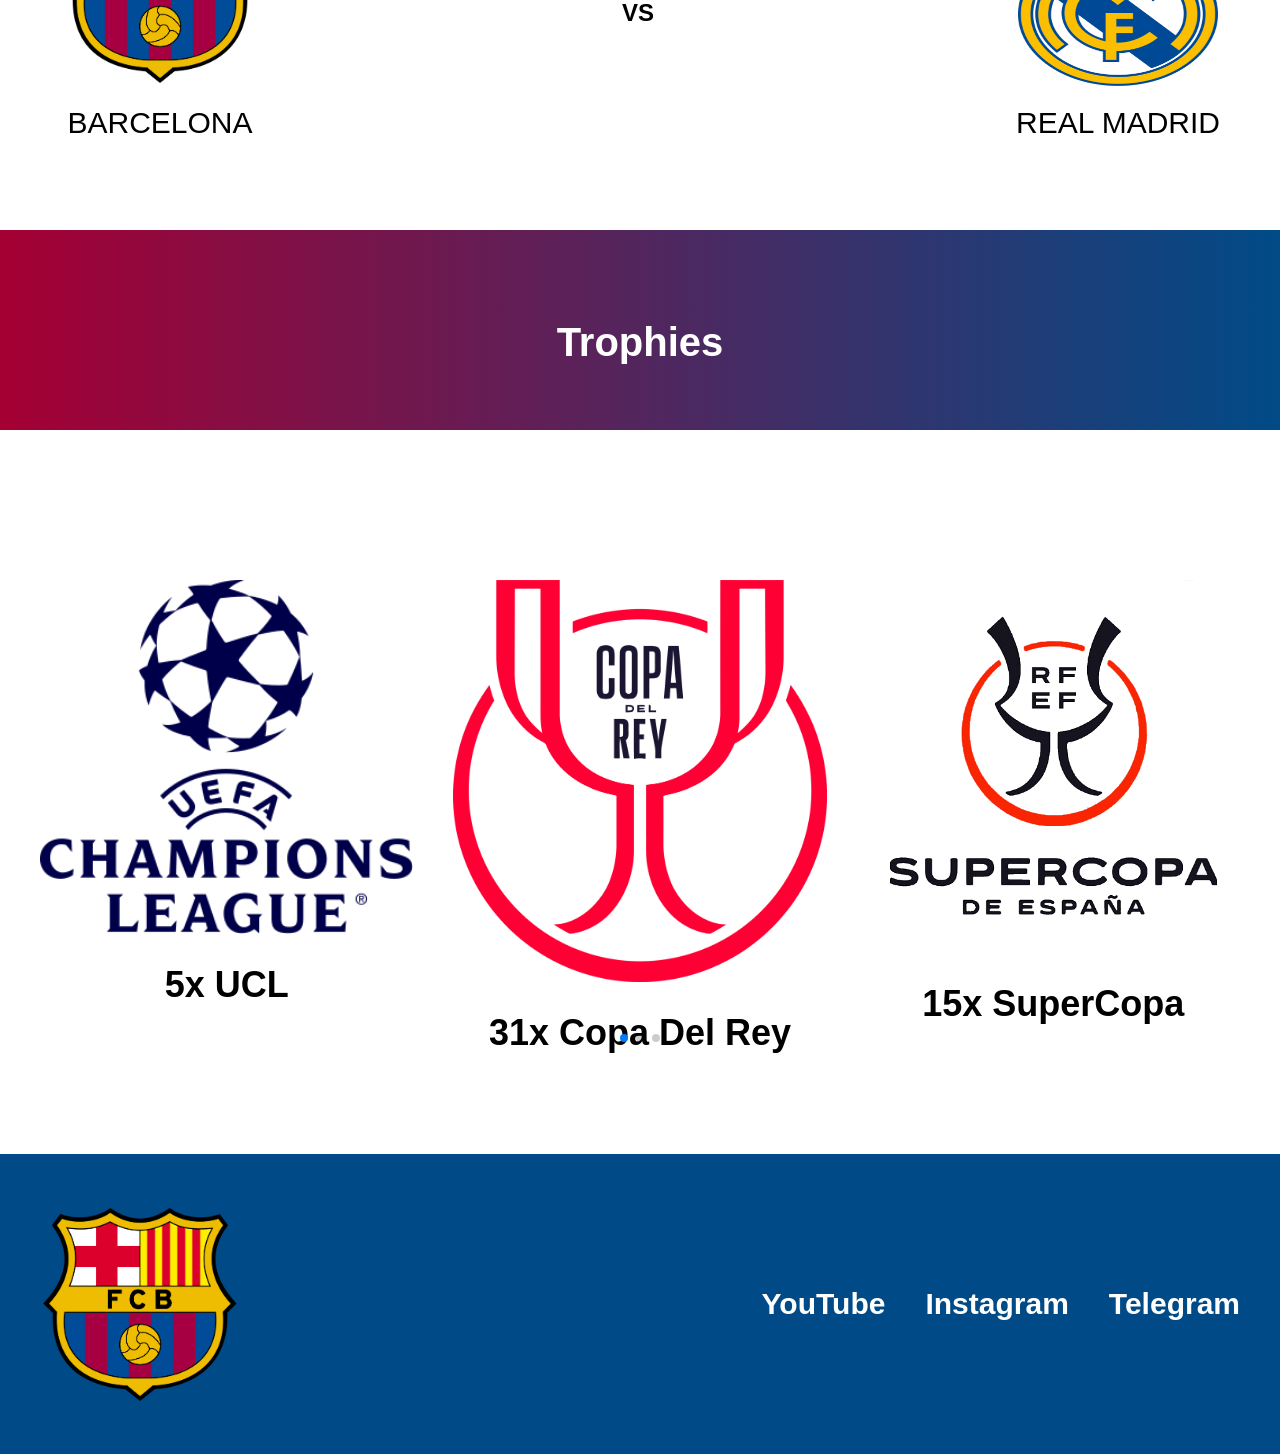
==== commit 011e74b7: "ver1.5" ====
--- a/pages/barca.html
+++ b/pages/barca.html
@@ -17,6 +17,9 @@
 
 <body>
     <!-- Loader - START -->
+    <div class="loader-overlay">
+        <div class="loader"></div>
+    </div>
     <!-- Loader - END -->
 
     <!-- Header - START -->
@@ -51,7 +54,10 @@
                 <h1>
                     Barcelona Logo
                 </h1>
-            </div>
+
+                <a href="https://en.wikipedia.org/wiki/FC_Barcelona"><button>Submit</button></a>
+            </div>
+
             <!-- 2 - Block -->
             <div class="main__info">
                 <img src="../img/Barca T-shirt.png" alt="Barca T-shirt" width="200" height="200">
@@ -59,6 +65,8 @@
                 <h1>
                     Barcelona T-shirt
                 </h1>
+
+                <a href="https://en.wikipedia.org/wiki/FC_Barcelona"><button>Submit</button></a>
             </div>
 
             <!-- 3 - Block -->
@@ -68,6 +76,8 @@
                 <h1>
                     Barcelona Nike
                 </h1>
+
+                <a href="https://ru.wikipedia.org/wiki/Nike"><button>Submit</button></a>
             </div>
 
             <!-- 4 - Block -->
@@ -77,6 +87,8 @@
                 <h1>
                     Barcelona Spotify
                 </h1>
+
+                <a href="https://ru.wikipedia.org/wiki/Spotify"><button>Submit</button></a>
             </div>
 
             <!-- 5 - Block -->
@@ -86,6 +98,8 @@
                 <h1>
                     Barcelona Unicef
                 </h1>
+
+                <a href="https://en.wikipedia.org/wiki/UNICEF"><button>Submit</button></a>
             </div>
 
             <!-- 6 - Block -->
@@ -95,6 +109,8 @@
                 <h1>
                     Barcelona Fan
                 </h1>
+
+                <a href="https://en.wikipedia.org/wiki/Supporters_of_FC_Barcelona"><button>Submit</button></a>
             </div>
         </section>
         <!-- Main - Content -->
--- a/css/barca.css
+++ b/css/barca.css
@@ -158,6 +158,20 @@
   main .main__content .main__info h1 {
     font-size: 20px;
   }
+}
+main .main__content .main__info a button {
+  border: none;
+  border-radius: 10px;
+  background: orangered;
+  width: 200px;
+  height: 50px;
+  color: white;
+  font-size: 20px;
+  cursor: pointer;
+}
+main .main__content .main__info a:hover button {
+  box-shadow: 0px 0px 50px orangered;
+  transition: 0.2s linear;
 }
 main .main__content .main__info:hover {
   background: linear-gradient(to right, #A50034, #004B87);
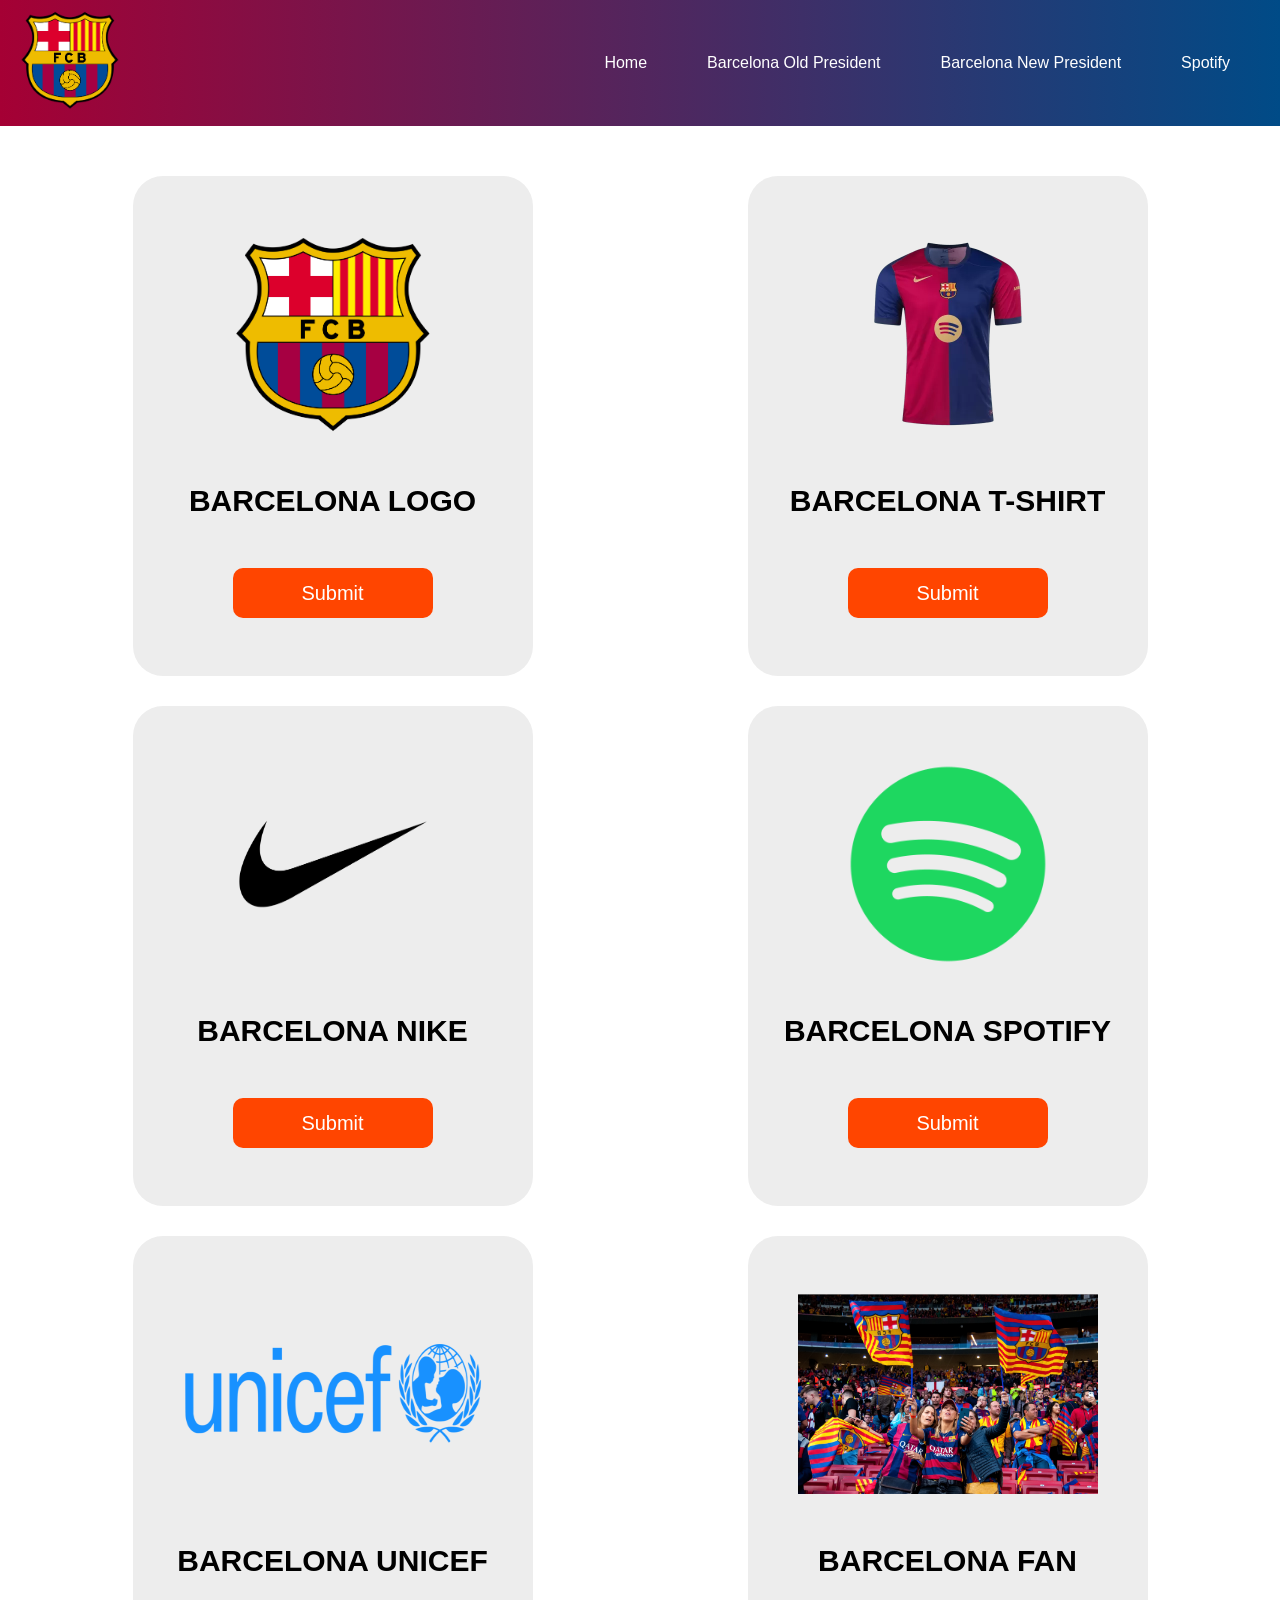
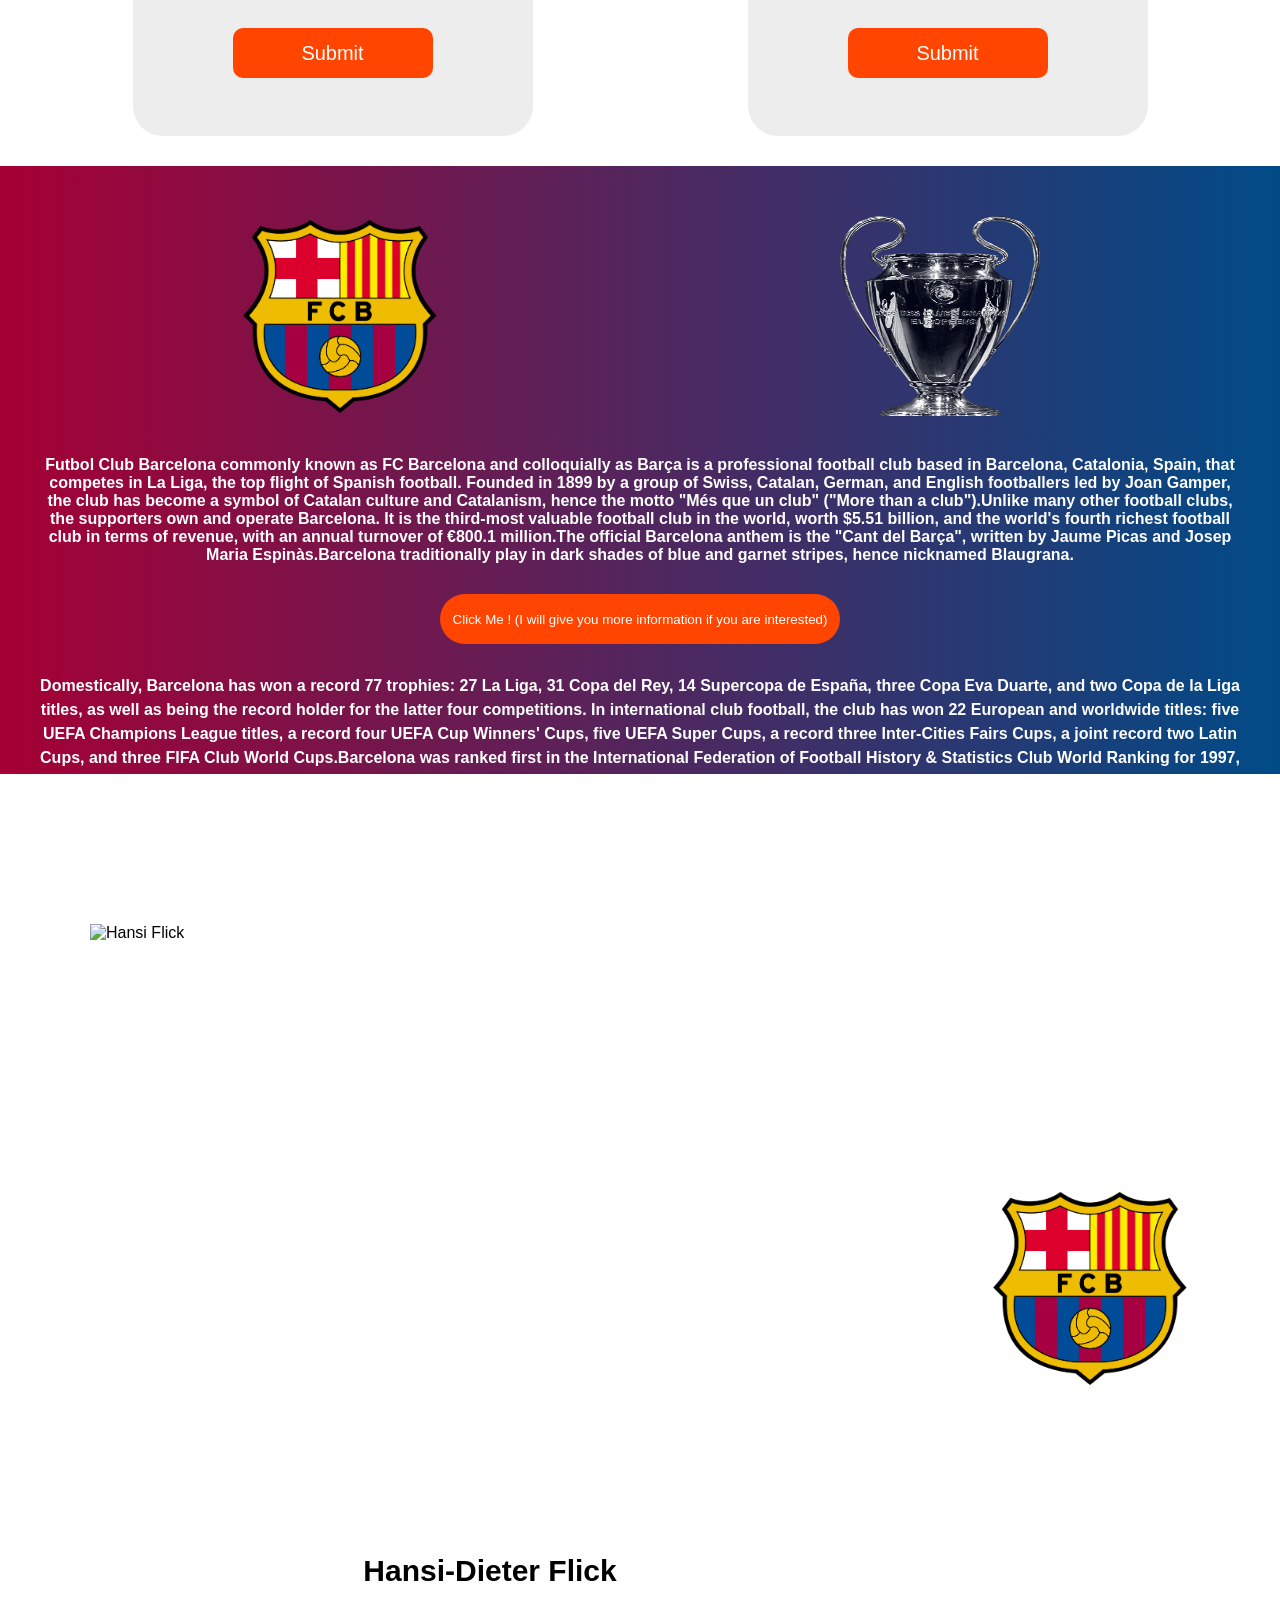
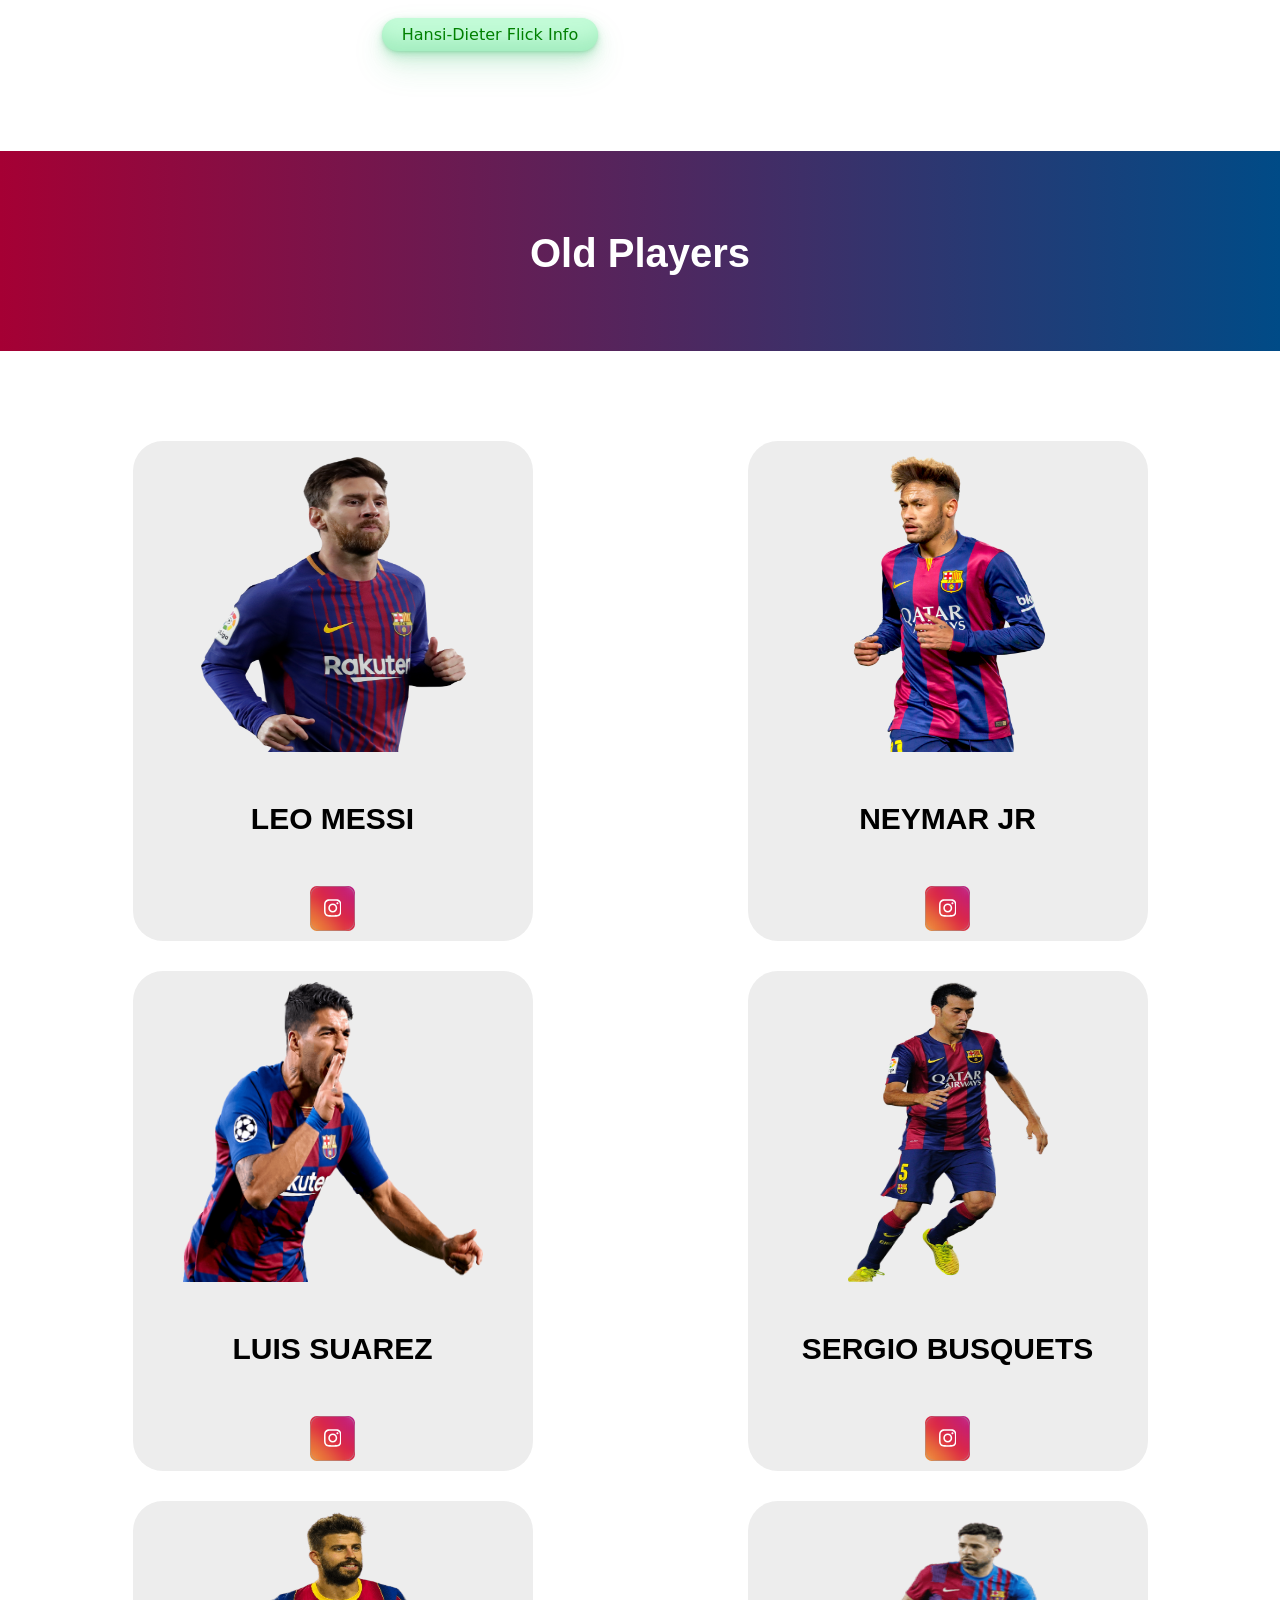
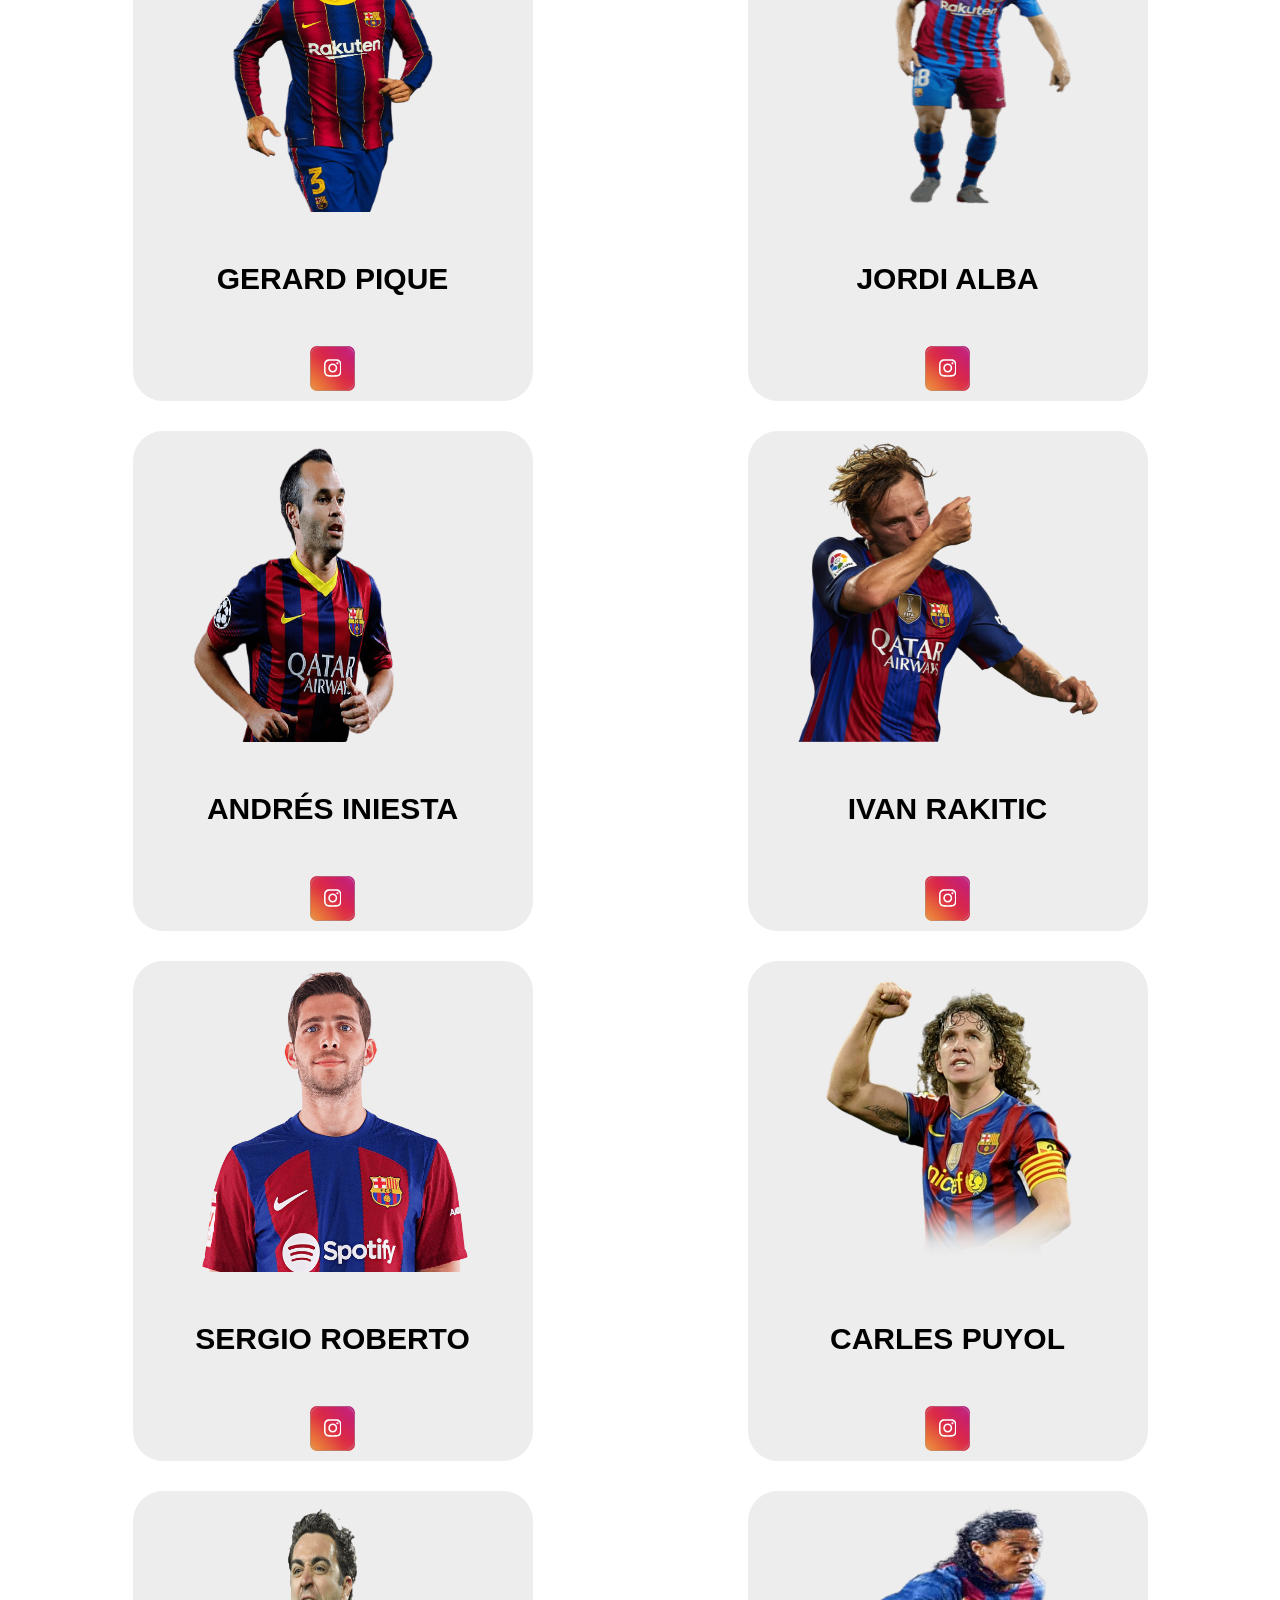
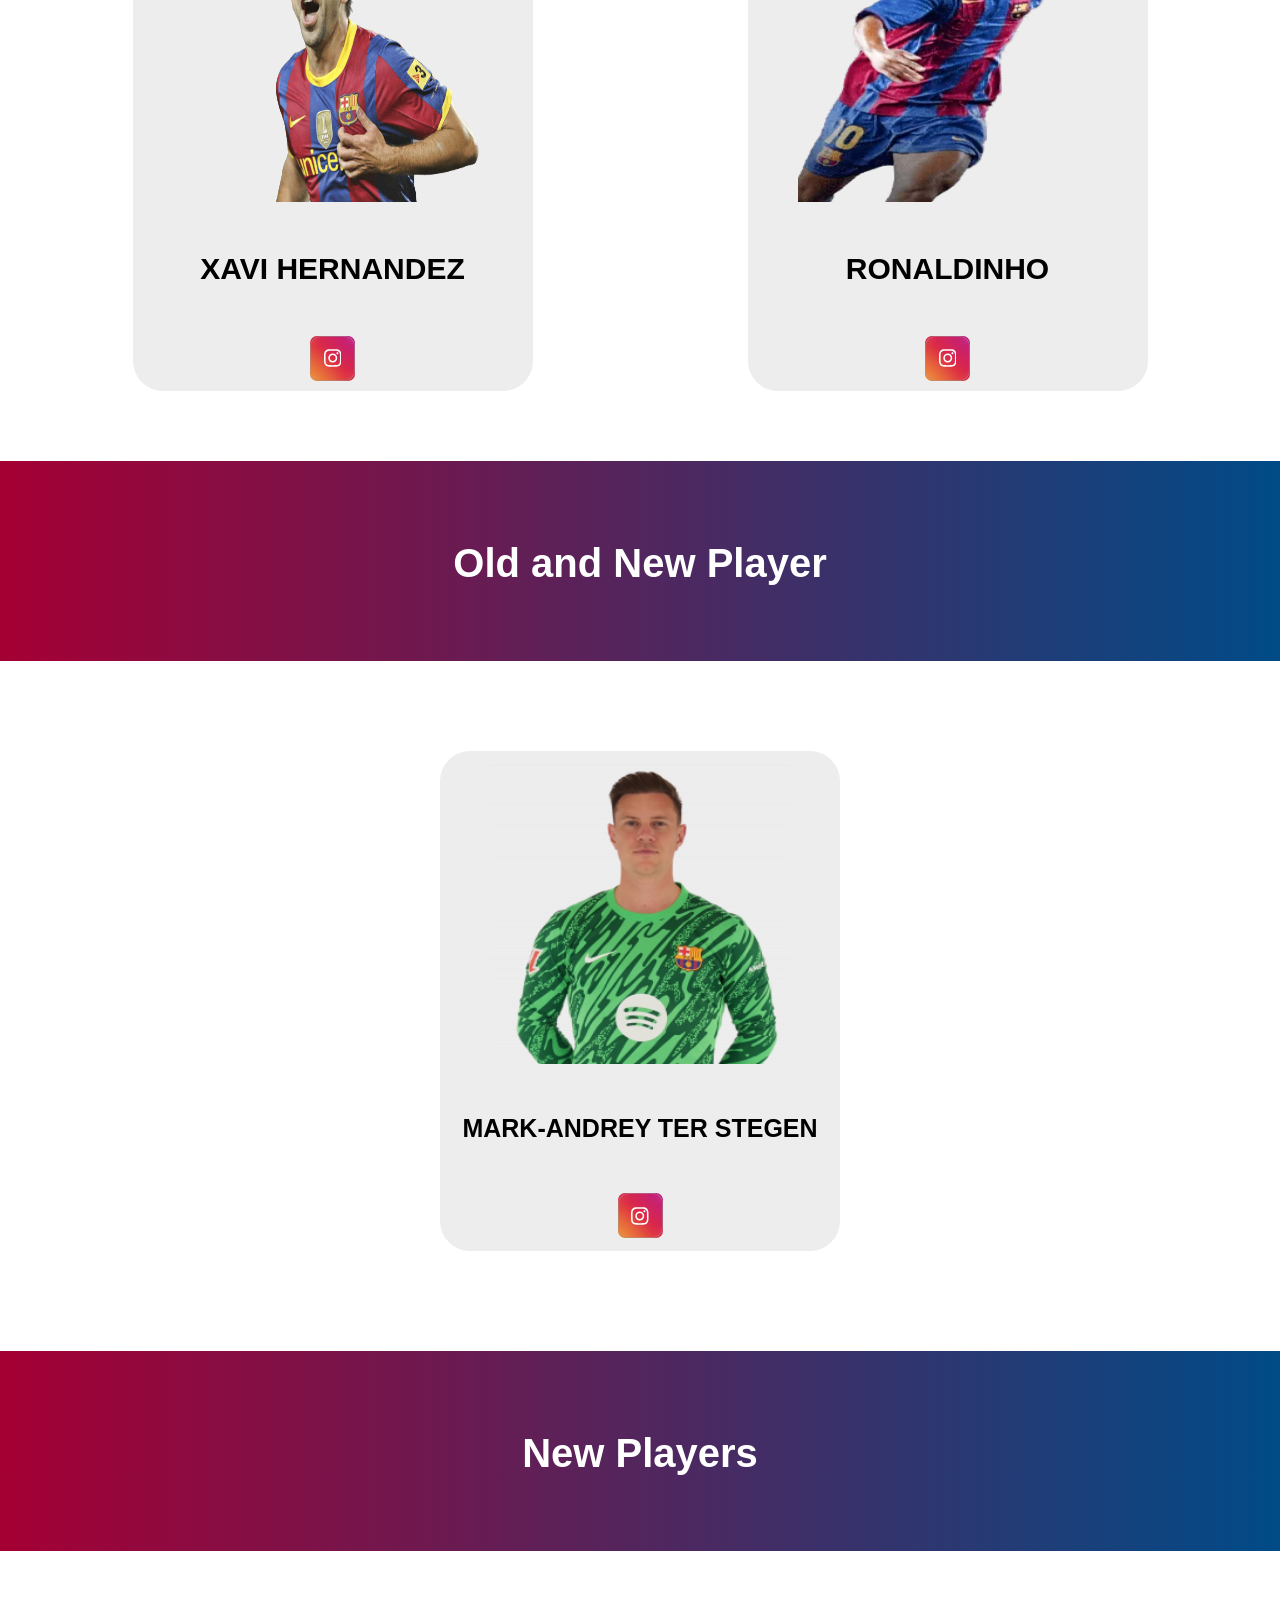
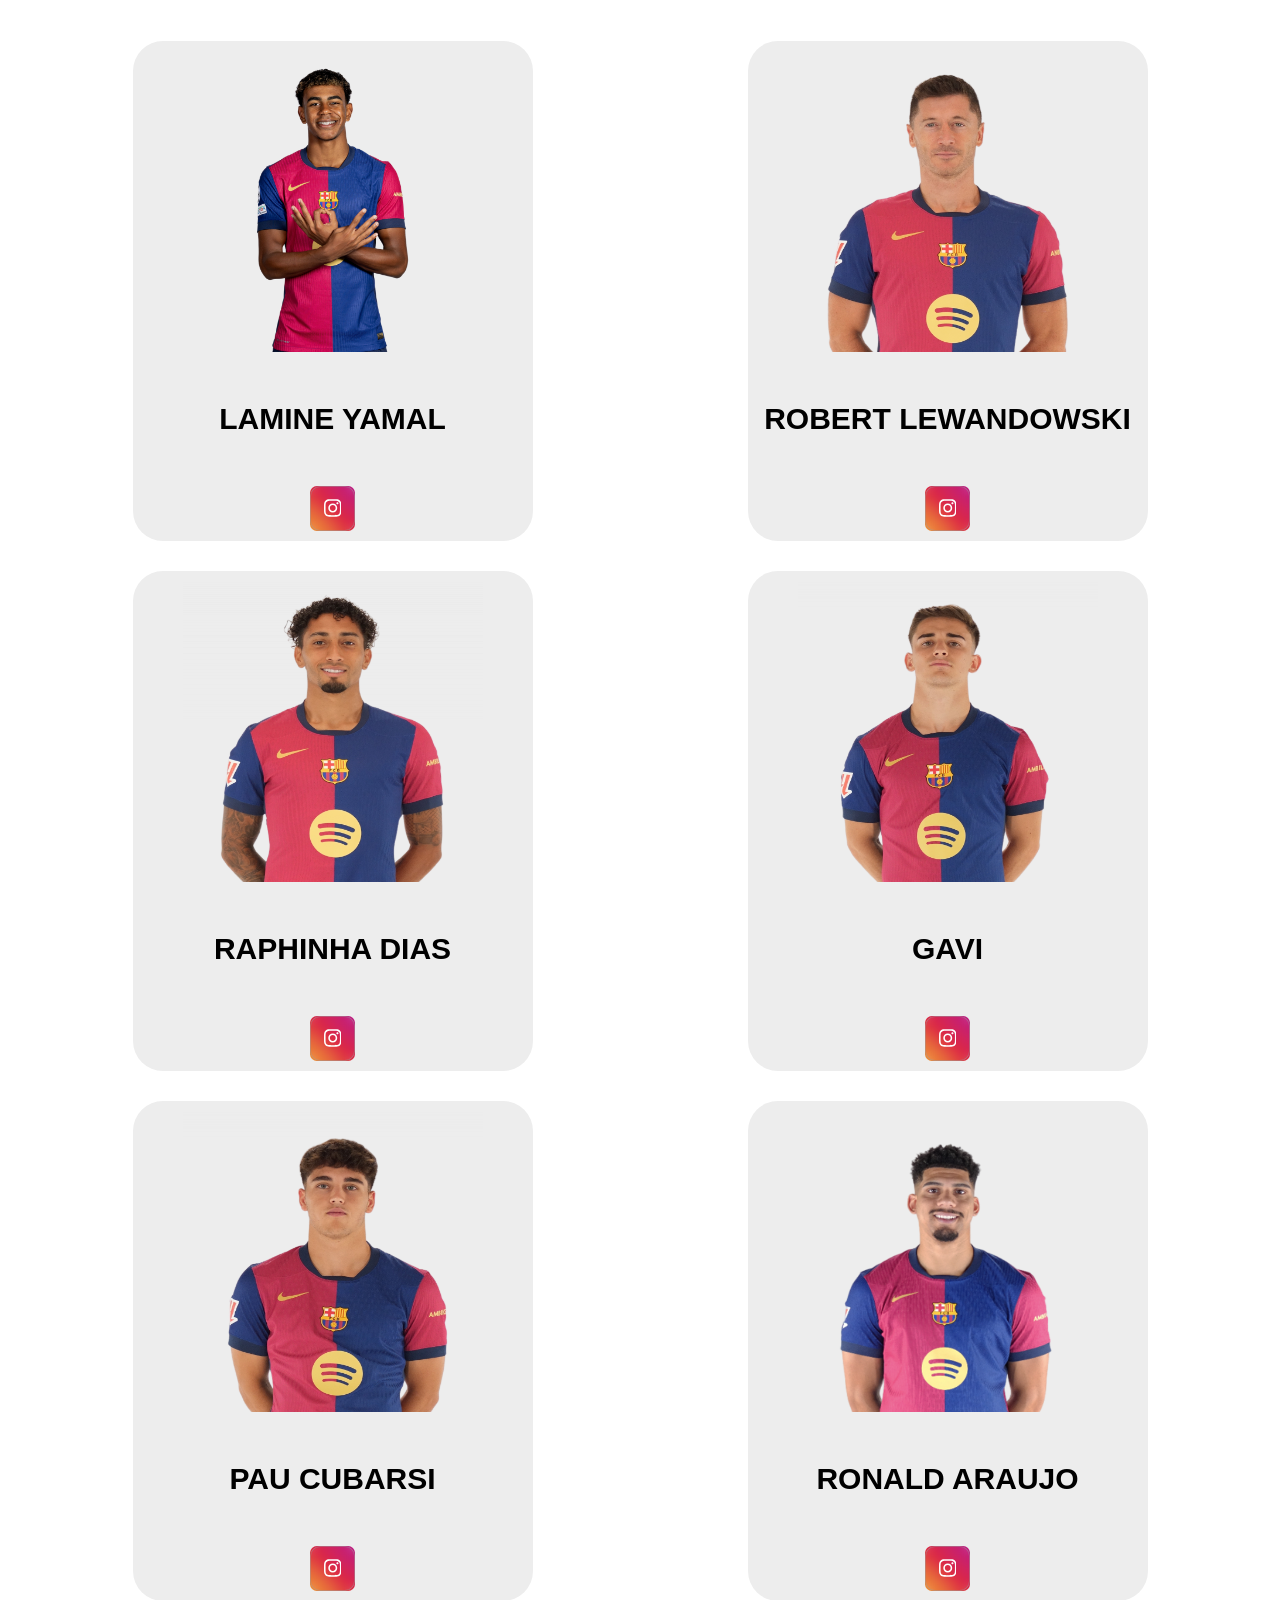
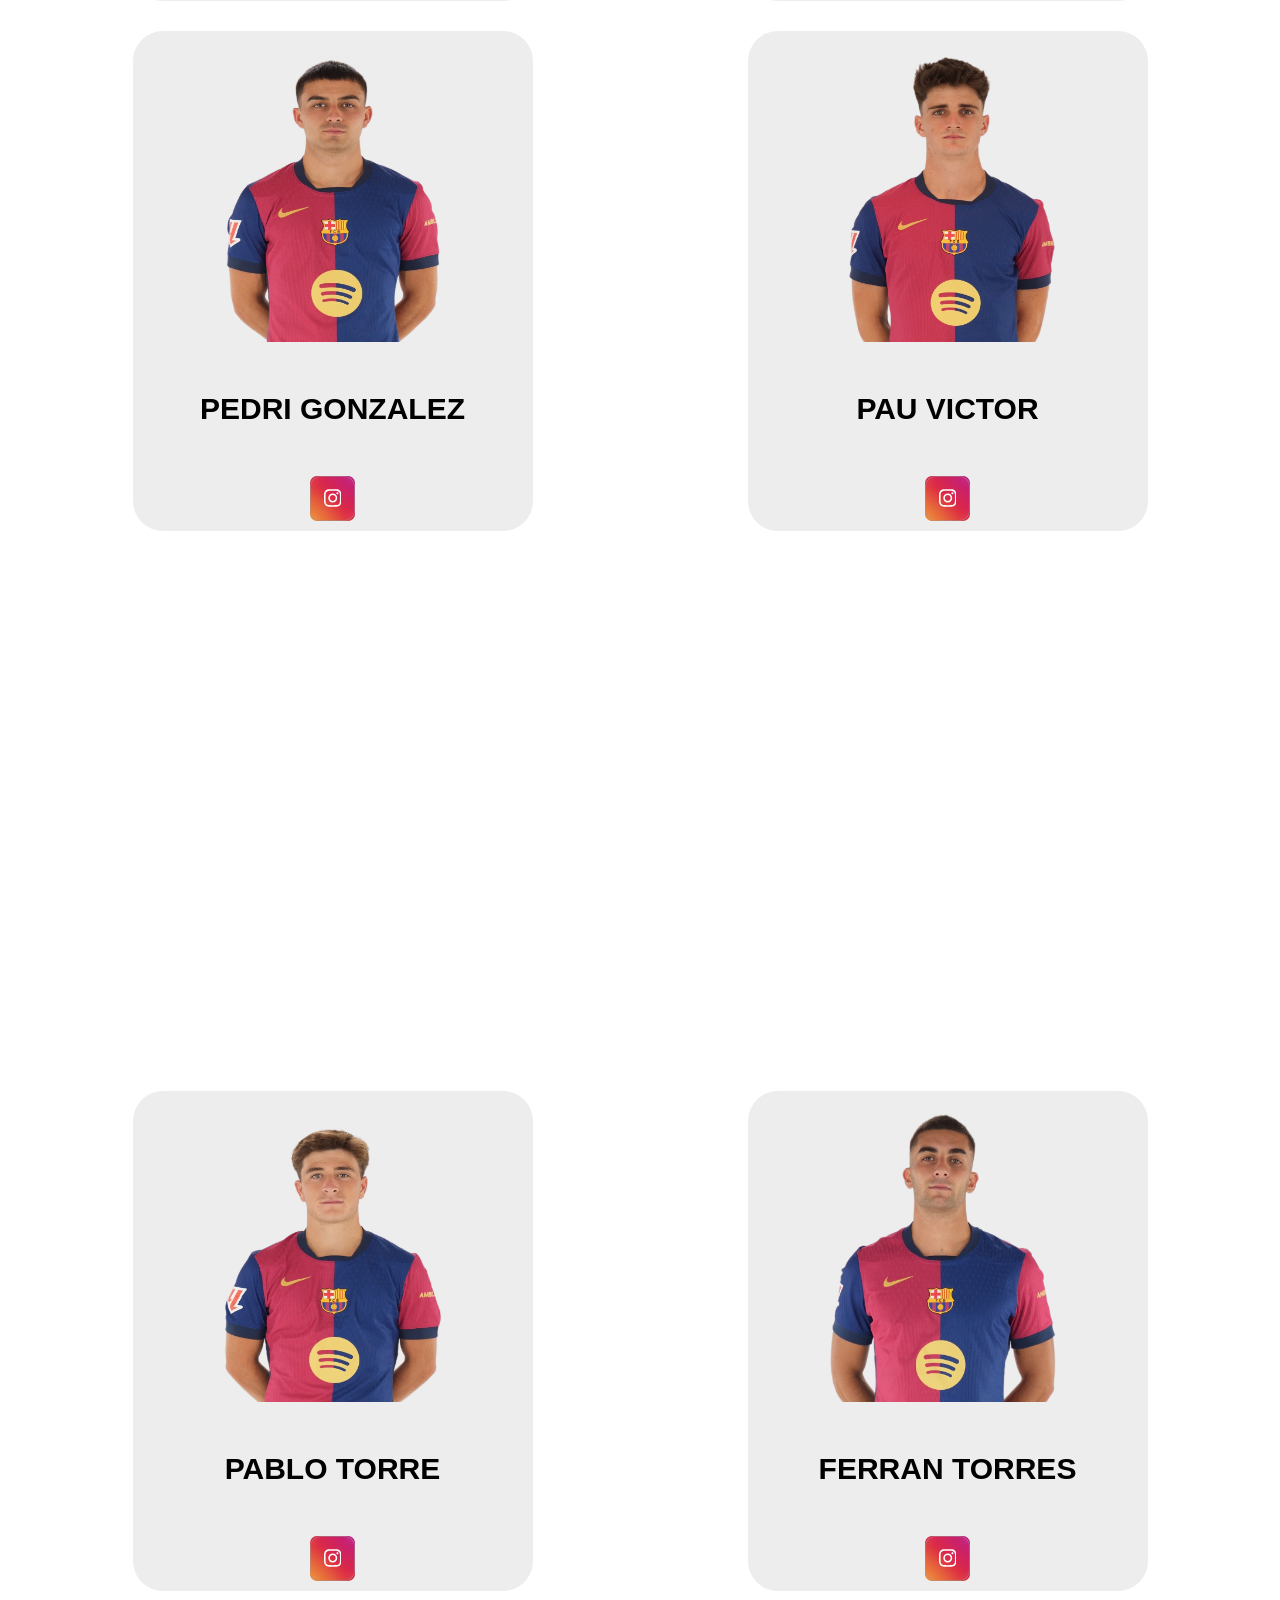
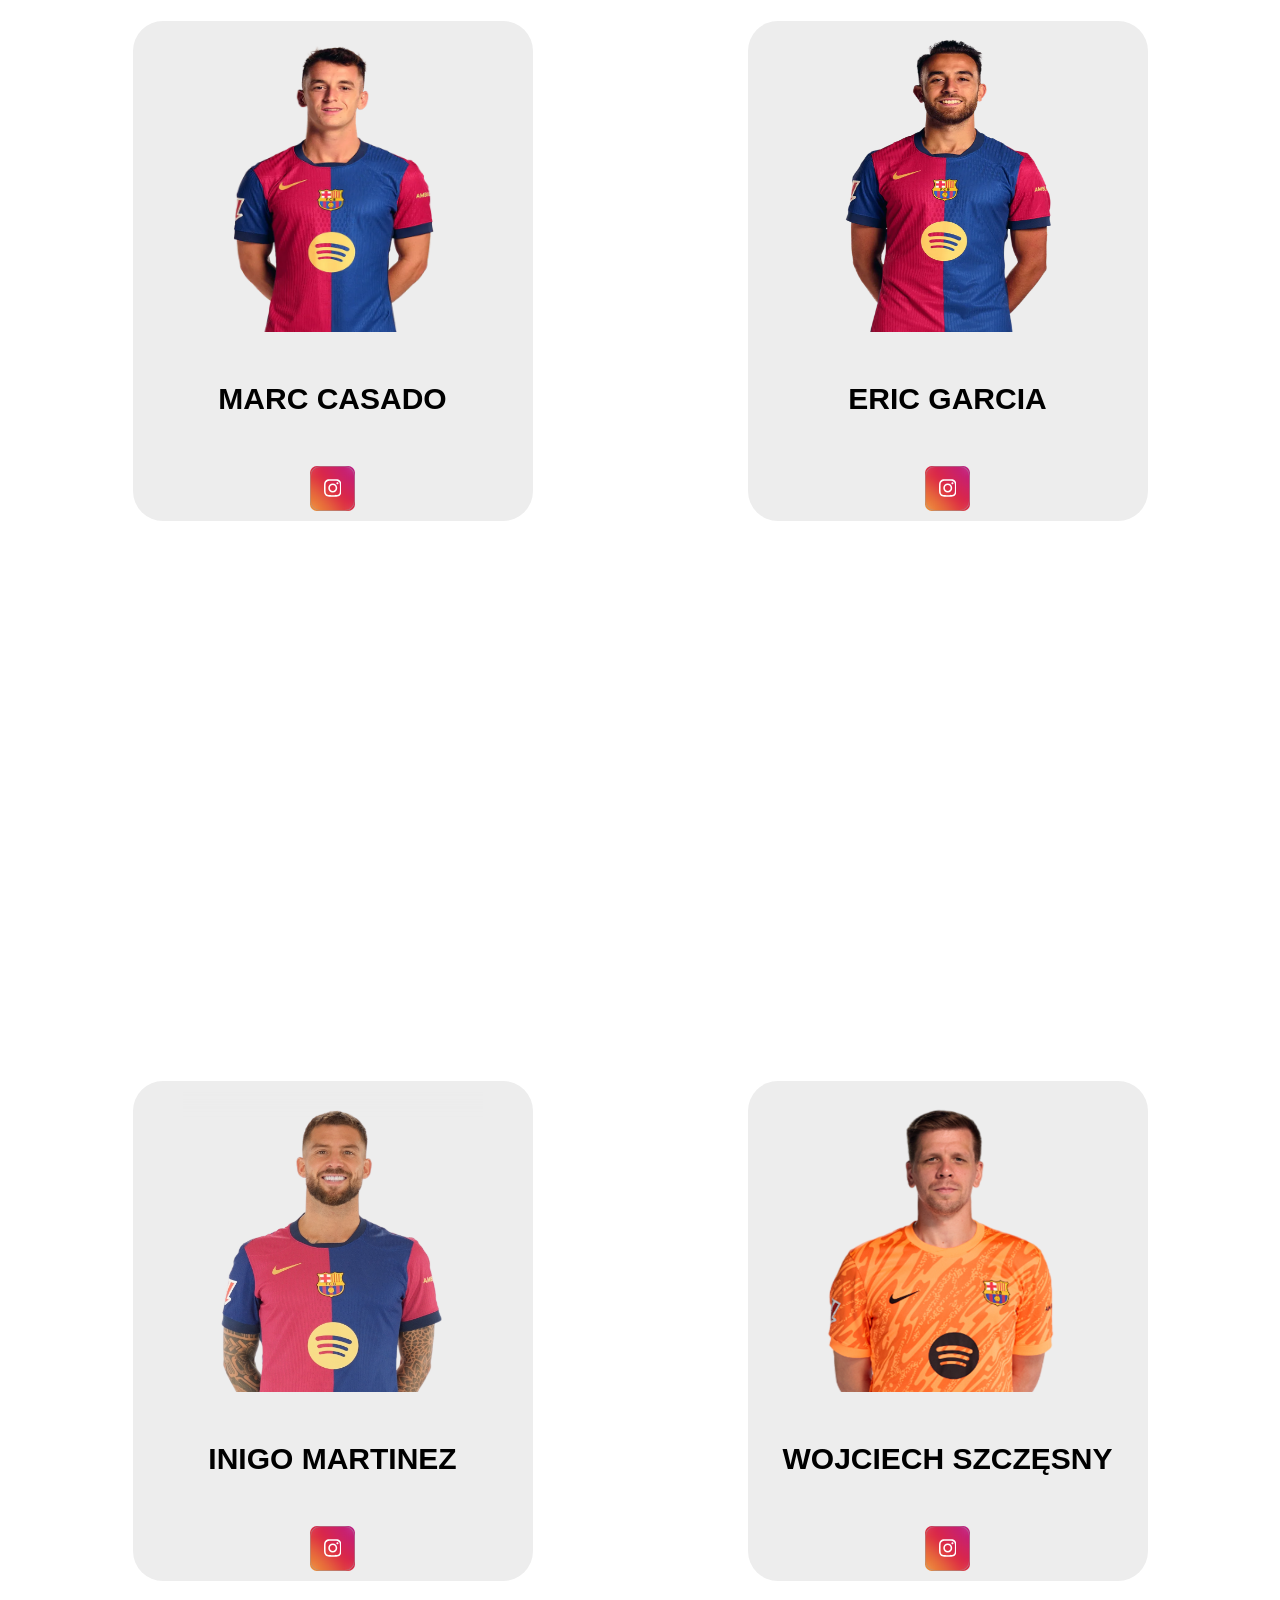
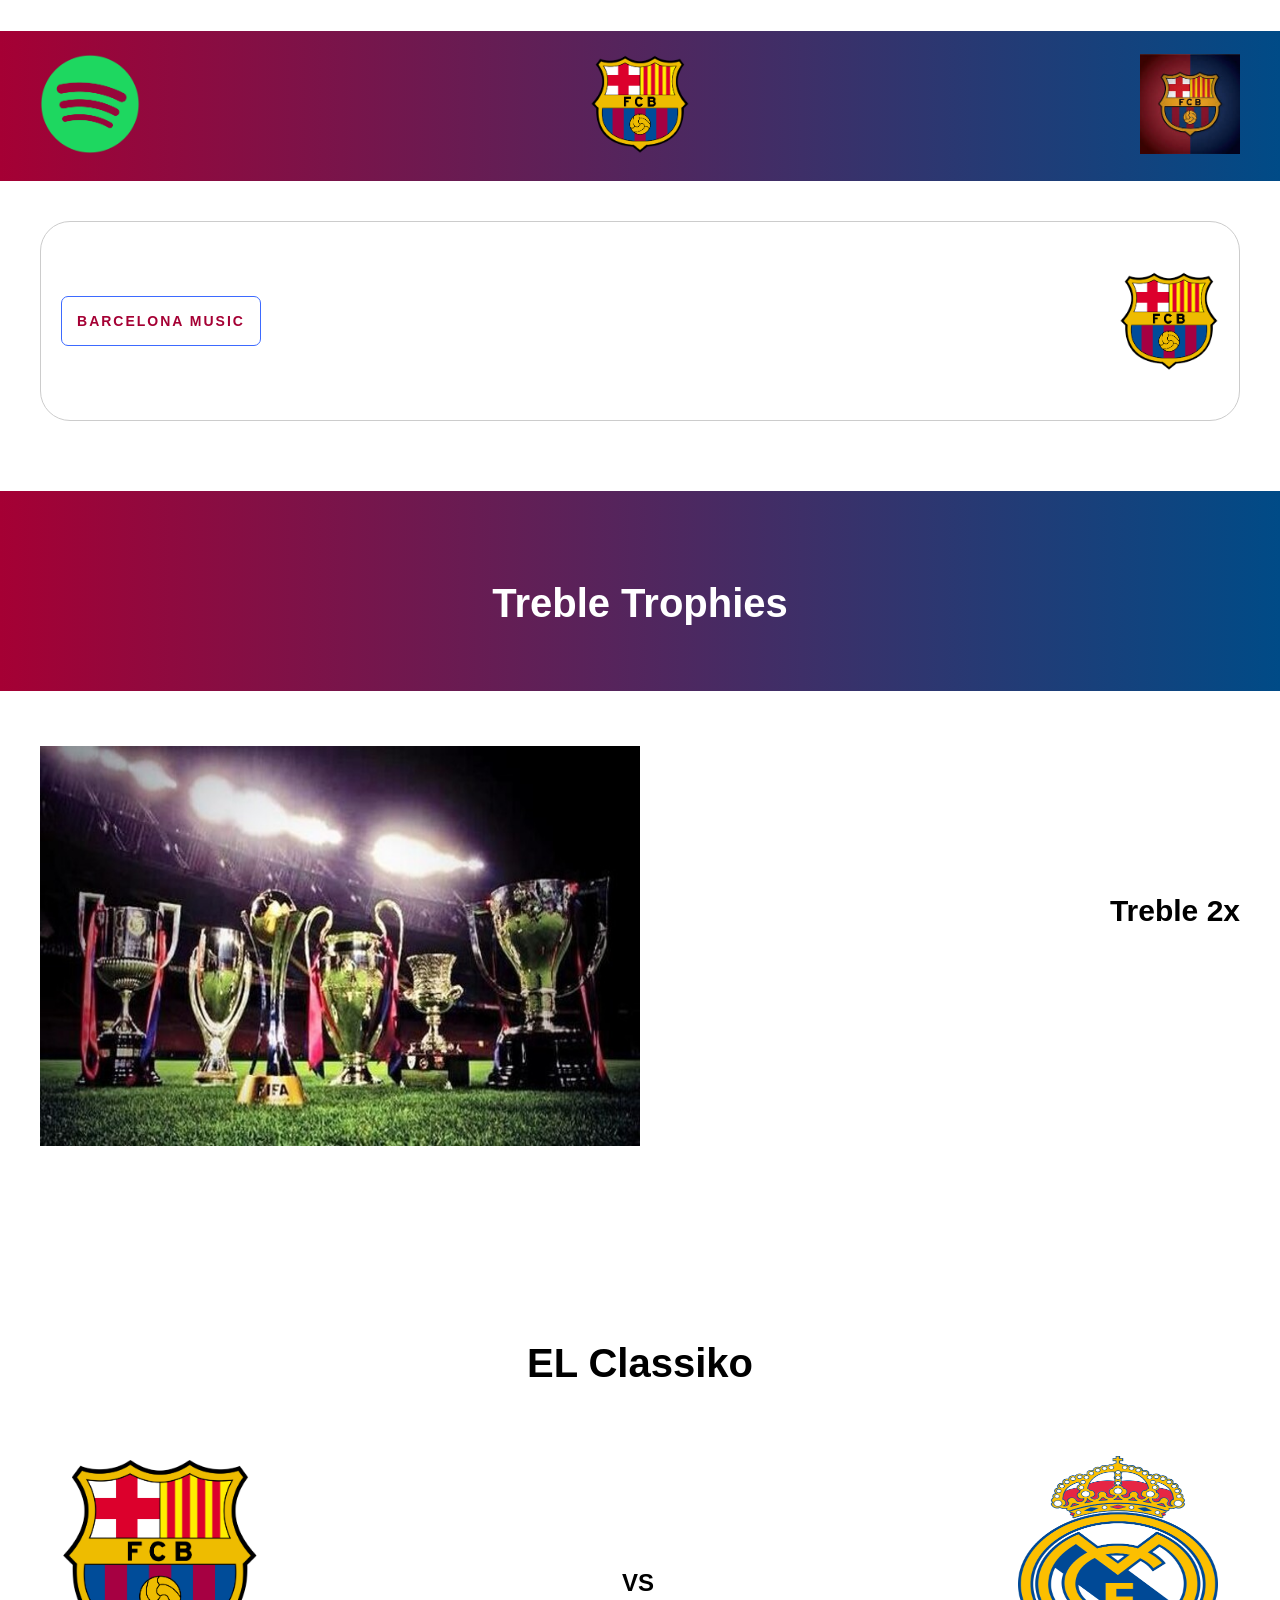
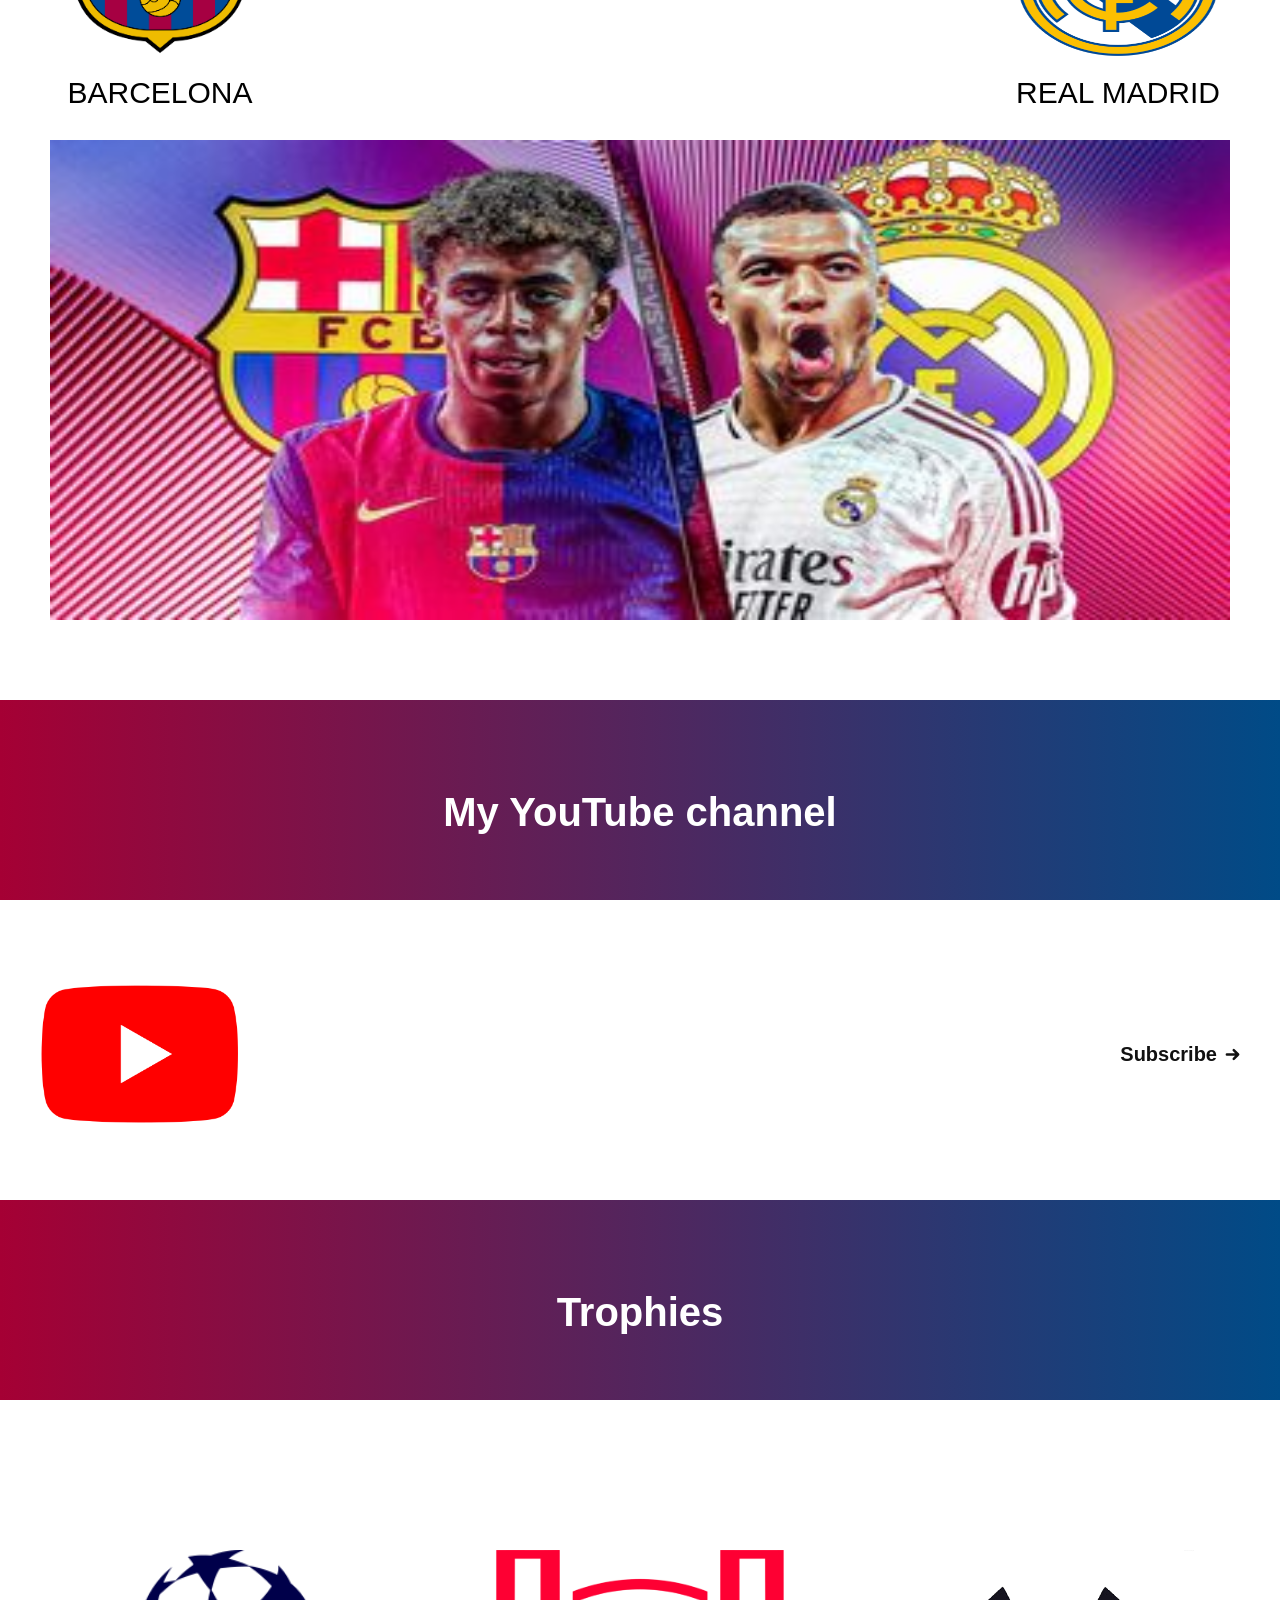
==== commit ad154e1c: "ver1.6" ====
--- a/pages/barca.html
+++ b/pages/barca.html
@@ -17,9 +17,6 @@
 
 <body>
     <!-- Loader - START -->
-    <div class="loader-overlay">
-        <div class="loader"></div>
-    </div>
     <!-- Loader - END -->
 
     <!-- Header - START -->
@@ -374,6 +371,149 @@
                         </button>
                     </a>
                 </div>
+
+                <!-- 7 - Block -->
+                <div class="old__players-info" data-aos="fade-right">
+                    <img src="../img/Andres Iniesta.png" alt="Andrés Iniesta" width="400" height="300">
+
+                    <h2>
+                        Andrés Iniesta
+                    </h2>
+
+                    <a
+                        href="https://www.instagram.com/andresiniesta8?utm_source=ig_web_button_share_sheet&igsh=ZDNlZDc0MzIxNw==">
+                        <button class="old__players-btn">
+                            <span class="svgContainer">
+                                <svg fill="white" class="svgIcon" viewBox="0 0 448 512" height="1.5em"
+                                    xmlns="http://www.w3.org/2000/svg">
+                                    <path
+                                        d="M224.1 141c-63.6 0-114.9 51.3-114.9 114.9s51.3 114.9 114.9 114.9S339 319.5 339 255.9 287.7 141 224.1 141zm0 189.6c-41.1 0-74.7-33.5-74.7-74.7s33.5-74.7 74.7-74.7 74.7 33.5 74.7 74.7-33.6 74.7-74.7 74.7zm146.4-194.3c0 14.9-12 26.8-26.8 26.8-14.9 0-26.8-12-26.8-26.8s12-26.8 26.8-26.8 26.8 12 26.8 26.8zm76.1 27.2c-1.7-35.9-9.9-67.7-36.2-93.9-26.2-26.2-58-34.4-93.9-36.2-37-2.1-147.9-2.1-184.9 0-35.8 1.7-67.6 9.9-93.9 36.1s-34.4 58-36.2 93.9c-2.1 37-2.1 147.9 0 184.9 1.7 35.9 9.9 67.7 36.2 93.9s58 34.4 93.9 36.2c37 2.1 147.9 2.1 184.9 0 35.9-1.7 67.7-9.9 93.9-36.2 26.2-26.2 34.4-58 36.2-93.9 2.1-37 2.1-147.8 0-184.8zM398.8 388c-7.8 19.6-22.9 34.7-42.6 42.6-29.5 11.7-99.5 9-132.1 9s-102.7 2.6-132.1-9c-19.6-7.8-34.7-22.9-42.6-42.6-11.7-29.5-9-99.5-9-132.1s-2.6-102.7 9-132.1c7.8-19.6 22.9-34.7 42.6-42.6 29.5-11.7 99.5-9 132.1-9s102.7-2.6 132.1 9c19.6 7.8 34.7 22.9 42.6 42.6 11.7 29.5 9 99.5 9 132.1s2.7 102.7-9 132.1z">
+                                    </path>
+                                </svg>
+                            </span>
+                            <span class="bg"></span>
+                        </button>
+                    </a>
+                </div>
+
+                <!-- 8 - Block -->
+                <div class="old__players-info" data-aos="fade-right">
+                    <img src="../img/Ivan Rakitic.png" alt="Ivan Rakitic" width="300" height="300">
+
+                    <h2>
+                        Ivan Rakitic
+                    </h2>
+
+                    <a
+                        href="https://www.instagram.com/ivanrakitic?utm_source=ig_web_button_share_sheet&igsh=ZDNlZDc0MzIxNw==">
+                        <button class="old__players-btn">
+                            <span class="svgContainer">
+                                <svg fill="white" class="svgIcon" viewBox="0 0 448 512" height="1.5em"
+                                    xmlns="http://www.w3.org/2000/svg">
+                                    <path
+                                        d="M224.1 141c-63.6 0-114.9 51.3-114.9 114.9s51.3 114.9 114.9 114.9S339 319.5 339 255.9 287.7 141 224.1 141zm0 189.6c-41.1 0-74.7-33.5-74.7-74.7s33.5-74.7 74.7-74.7 74.7 33.5 74.7 74.7-33.6 74.7-74.7 74.7zm146.4-194.3c0 14.9-12 26.8-26.8 26.8-14.9 0-26.8-12-26.8-26.8s12-26.8 26.8-26.8 26.8 12 26.8 26.8zm76.1 27.2c-1.7-35.9-9.9-67.7-36.2-93.9-26.2-26.2-58-34.4-93.9-36.2-37-2.1-147.9-2.1-184.9 0-35.8 1.7-67.6 9.9-93.9 36.1s-34.4 58-36.2 93.9c-2.1 37-2.1 147.9 0 184.9 1.7 35.9 9.9 67.7 36.2 93.9s58 34.4 93.9 36.2c37 2.1 147.9 2.1 184.9 0 35.9-1.7 67.7-9.9 93.9-36.2 26.2-26.2 34.4-58 36.2-93.9 2.1-37 2.1-147.8 0-184.8zM398.8 388c-7.8 19.6-22.9 34.7-42.6 42.6-29.5 11.7-99.5 9-132.1 9s-102.7 2.6-132.1-9c-19.6-7.8-34.7-22.9-42.6-42.6-11.7-29.5-9-99.5-9-132.1s-2.6-102.7 9-132.1c7.8-19.6 22.9-34.7 42.6-42.6 29.5-11.7 99.5-9 132.1-9s102.7-2.6 132.1 9c19.6 7.8 34.7 22.9 42.6 42.6 11.7 29.5 9 99.5 9 132.1s2.7 102.7-9 132.1z">
+                                    </path>
+                                </svg>
+                            </span>
+                            <span class="bg"></span>
+                        </button>
+                    </a>
+                </div>
+
+                <!-- 9 - Block -->
+                <div class="old__players-info" data-aos="fade-right">
+                    <img src="../img/Sergio Roberto.png" alt="Sergio Roberto" width="300" height="300">
+
+                    <h2>
+                        Sergio Roberto
+                    </h2>
+
+                    <a
+                        href="https://www.instagram.com/sergiroberto?utm_source=ig_web_button_share_sheet&igsh=ZDNlZDc0MzIxNw==">
+                        <button class="old__players-btn">
+                            <span class="svgContainer">
+                                <svg fill="white" class="svgIcon" viewBox="0 0 448 512" height="1.5em"
+                                    xmlns="http://www.w3.org/2000/svg">
+                                    <path
+                                        d="M224.1 141c-63.6 0-114.9 51.3-114.9 114.9s51.3 114.9 114.9 114.9S339 319.5 339 255.9 287.7 141 224.1 141zm0 189.6c-41.1 0-74.7-33.5-74.7-74.7s33.5-74.7 74.7-74.7 74.7 33.5 74.7 74.7-33.6 74.7-74.7 74.7zm146.4-194.3c0 14.9-12 26.8-26.8 26.8-14.9 0-26.8-12-26.8-26.8s12-26.8 26.8-26.8 26.8 12 26.8 26.8zm76.1 27.2c-1.7-35.9-9.9-67.7-36.2-93.9-26.2-26.2-58-34.4-93.9-36.2-37-2.1-147.9-2.1-184.9 0-35.8 1.7-67.6 9.9-93.9 36.1s-34.4 58-36.2 93.9c-2.1 37-2.1 147.9 0 184.9 1.7 35.9 9.9 67.7 36.2 93.9s58 34.4 93.9 36.2c37 2.1 147.9 2.1 184.9 0 35.9-1.7 67.7-9.9 93.9-36.2 26.2-26.2 34.4-58 36.2-93.9 2.1-37 2.1-147.8 0-184.8zM398.8 388c-7.8 19.6-22.9 34.7-42.6 42.6-29.5 11.7-99.5 9-132.1 9s-102.7 2.6-132.1-9c-19.6-7.8-34.7-22.9-42.6-42.6-11.7-29.5-9-99.5-9-132.1s-2.6-102.7 9-132.1c7.8-19.6 22.9-34.7 42.6-42.6 29.5-11.7 99.5-9 132.1-9s102.7-2.6 132.1 9c19.6 7.8 34.7 22.9 42.6 42.6 11.7 29.5 9 99.5 9 132.1s2.7 102.7-9 132.1z">
+                                    </path>
+                                </svg>
+                            </span>
+                            <span class="bg"></span>
+                        </button>
+                    </a>
+                </div>
+
+                <!-- 10 - Block -->
+                <div class="old__players-info" data-aos="fade-right">
+                    <img src="../img/Carles Puyol.png" alt="Carles Puyol" width="300" height="300">
+
+                    <h2>
+                        Carles Puyol
+                    </h2>
+
+                    <a
+                        href="https://www.instagram.com/carles5puyol?utm_source=ig_web_button_share_sheet&igsh=ZDNlZDc0MzIxNw==">
+                        <button class="old__players-btn">
+                            <span class="svgContainer">
+                                <svg fill="white" class="svgIcon" viewBox="0 0 448 512" height="1.5em"
+                                    xmlns="http://www.w3.org/2000/svg">
+                                    <path
+                                        d="M224.1 141c-63.6 0-114.9 51.3-114.9 114.9s51.3 114.9 114.9 114.9S339 319.5 339 255.9 287.7 141 224.1 141zm0 189.6c-41.1 0-74.7-33.5-74.7-74.7s33.5-74.7 74.7-74.7 74.7 33.5 74.7 74.7-33.6 74.7-74.7 74.7zm146.4-194.3c0 14.9-12 26.8-26.8 26.8-14.9 0-26.8-12-26.8-26.8s12-26.8 26.8-26.8 26.8 12 26.8 26.8zm76.1 27.2c-1.7-35.9-9.9-67.7-36.2-93.9-26.2-26.2-58-34.4-93.9-36.2-37-2.1-147.9-2.1-184.9 0-35.8 1.7-67.6 9.9-93.9 36.1s-34.4 58-36.2 93.9c-2.1 37-2.1 147.9 0 184.9 1.7 35.9 9.9 67.7 36.2 93.9s58 34.4 93.9 36.2c37 2.1 147.9 2.1 184.9 0 35.9-1.7 67.7-9.9 93.9-36.2 26.2-26.2 34.4-58 36.2-93.9 2.1-37 2.1-147.8 0-184.8zM398.8 388c-7.8 19.6-22.9 34.7-42.6 42.6-29.5 11.7-99.5 9-132.1 9s-102.7 2.6-132.1-9c-19.6-7.8-34.7-22.9-42.6-42.6-11.7-29.5-9-99.5-9-132.1s-2.6-102.7 9-132.1c7.8-19.6 22.9-34.7 42.6-42.6 29.5-11.7 99.5-9 132.1-9s102.7-2.6 132.1 9c19.6 7.8 34.7 22.9 42.6 42.6 11.7 29.5 9 99.5 9 132.1s2.7 102.7-9 132.1z">
+                                    </path>
+                                </svg>
+                            </span>
+                            <span class="bg"></span>
+                        </button>
+                    </a>
+                </div>
+
+                <!-- 11 - Block -->
+                <div class="old__players-info" data-aos="fade-right">
+                    <img src="../img/Xavi.png" alt="Xavi" width="300" height="300">
+
+                    <h2>
+                        Xavi Hernandez
+                    </h2>
+
+                    <a href="https://www.instagram.com/xavi?utm_source=ig_web_button_share_sheet&igsh=ZDNlZDc0MzIxNw==">
+                        <button class="old__players-btn">
+                            <span class="svgContainer">
+                                <svg fill="white" class="svgIcon" viewBox="0 0 448 512" height="1.5em"
+                                    xmlns="http://www.w3.org/2000/svg">
+                                    <path
+                                        d="M224.1 141c-63.6 0-114.9 51.3-114.9 114.9s51.3 114.9 114.9 114.9S339 319.5 339 255.9 287.7 141 224.1 141zm0 189.6c-41.1 0-74.7-33.5-74.7-74.7s33.5-74.7 74.7-74.7 74.7 33.5 74.7 74.7-33.6 74.7-74.7 74.7zm146.4-194.3c0 14.9-12 26.8-26.8 26.8-14.9 0-26.8-12-26.8-26.8s12-26.8 26.8-26.8 26.8 12 26.8 26.8zm76.1 27.2c-1.7-35.9-9.9-67.7-36.2-93.9-26.2-26.2-58-34.4-93.9-36.2-37-2.1-147.9-2.1-184.9 0-35.8 1.7-67.6 9.9-93.9 36.1s-34.4 58-36.2 93.9c-2.1 37-2.1 147.9 0 184.9 1.7 35.9 9.9 67.7 36.2 93.9s58 34.4 93.9 36.2c37 2.1 147.9 2.1 184.9 0 35.9-1.7 67.7-9.9 93.9-36.2 26.2-26.2 34.4-58 36.2-93.9 2.1-37 2.1-147.8 0-184.8zM398.8 388c-7.8 19.6-22.9 34.7-42.6 42.6-29.5 11.7-99.5 9-132.1 9s-102.7 2.6-132.1-9c-19.6-7.8-34.7-22.9-42.6-42.6-11.7-29.5-9-99.5-9-132.1s-2.6-102.7 9-132.1c7.8-19.6 22.9-34.7 42.6-42.6 29.5-11.7 99.5-9 132.1-9s102.7-2.6 132.1 9c19.6 7.8 34.7 22.9 42.6 42.6 11.7 29.5 9 99.5 9 132.1s2.7 102.7-9 132.1z">
+                                    </path>
+                                </svg>
+                            </span>
+                            <span class="bg"></span>
+                        </button>
+                    </a>
+                </div>
+
+                <!-- 12 - Block -->
+                <div class="old__players-info" data-aos="fade-right">
+                    <img src="../img/Ronaldinho.png" alt="Ronaldinho" width="300" height="300">
+
+                    <h2>
+                        Ronaldinho
+                    </h2>
+
+                    <a
+                        href="https://www.instagram.com/ronaldinho?utm_source=ig_web_button_share_sheet&igsh=ZDNlZDc0MzIxNw==">
+                        <button class="old__players-btn">
+                            <span class="svgContainer">
+                                <svg fill="white" class="svgIcon" viewBox="0 0 448 512" height="1.5em"
+                                    xmlns="http://www.w3.org/2000/svg">
+                                    <path
+                                        d="M224.1 141c-63.6 0-114.9 51.3-114.9 114.9s51.3 114.9 114.9 114.9S339 319.5 339 255.9 287.7 141 224.1 141zm0 189.6c-41.1 0-74.7-33.5-74.7-74.7s33.5-74.7 74.7-74.7 74.7 33.5 74.7 74.7-33.6 74.7-74.7 74.7zm146.4-194.3c0 14.9-12 26.8-26.8 26.8-14.9 0-26.8-12-26.8-26.8s12-26.8 26.8-26.8 26.8 12 26.8 26.8zm76.1 27.2c-1.7-35.9-9.9-67.7-36.2-93.9-26.2-26.2-58-34.4-93.9-36.2-37-2.1-147.9-2.1-184.9 0-35.8 1.7-67.6 9.9-93.9 36.1s-34.4 58-36.2 93.9c-2.1 37-2.1 147.9 0 184.9 1.7 35.9 9.9 67.7 36.2 93.9s58 34.4 93.9 36.2c37 2.1 147.9 2.1 184.9 0 35.9-1.7 67.7-9.9 93.9-36.2 26.2-26.2 34.4-58 36.2-93.9 2.1-37 2.1-147.8 0-184.8zM398.8 388c-7.8 19.6-22.9 34.7-42.6 42.6-29.5 11.7-99.5 9-132.1 9s-102.7 2.6-132.1-9c-19.6-7.8-34.7-22.9-42.6-42.6-11.7-29.5-9-99.5-9-132.1s-2.6-102.7 9-132.1c7.8-19.6 22.9-34.7 42.6-42.6 29.5-11.7 99.5-9 132.1-9s102.7-2.6 132.1 9c19.6 7.8 34.7 22.9 42.6 42.6 11.7 29.5 9 99.5 9 132.1s2.7 102.7-9 132.1z">
+                                    </path>
+                                </svg>
+                            </span>
+                            <span class="bg"></span>
+                        </button>
+                    </a>
+                </div>
             </div>
         </section>
         <!-- OLD - PLAYERS -->
@@ -382,7 +522,7 @@
         <section class="old-and-new__player">
             <div class="ter-stegen-title">
                 <h1>
-                    Old AND New Player
+                    Old and New Player
                 </h1>
             </div>
 
@@ -445,6 +585,197 @@
                 </div>
                 <!-- 2 - Block -->
                 <div class="old__players-info" data-aos="fade-right">
+                    <img src="../img/Lewandowski.png" alt="Robert Lewandowski" width="300" height="300">
+
+                    <h2>
+                        Robert Lewandowski
+                    </h2>
+
+                    <a href="https://www.instagram.com/_rl9?utm_source=ig_web_button_share_sheet&igsh=ZDNlZDc0MzIxNw==">
+                        <button class="old__players-btn">
+                            <span class="svgContainer">
+                                <svg fill="white" class="svgIcon" viewBox="0 0 448 512" height="1.5em"
+                                    xmlns="http://www.w3.org/2000/svg">
+                                    <path
+                                        d="M224.1 141c-63.6 0-114.9 51.3-114.9 114.9s51.3 114.9 114.9 114.9S339 319.5 339 255.9 287.7 141 224.1 141zm0 189.6c-41.1 0-74.7-33.5-74.7-74.7s33.5-74.7 74.7-74.7 74.7 33.5 74.7 74.7-33.6 74.7-74.7 74.7zm146.4-194.3c0 14.9-12 26.8-26.8 26.8-14.9 0-26.8-12-26.8-26.8s12-26.8 26.8-26.8 26.8 12 26.8 26.8zm76.1 27.2c-1.7-35.9-9.9-67.7-36.2-93.9-26.2-26.2-58-34.4-93.9-36.2-37-2.1-147.9-2.1-184.9 0-35.8 1.7-67.6 9.9-93.9 36.1s-34.4 58-36.2 93.9c-2.1 37-2.1 147.9 0 184.9 1.7 35.9 9.9 67.7 36.2 93.9s58 34.4 93.9 36.2c37 2.1 147.9 2.1 184.9 0 35.9-1.7 67.7-9.9 93.9-36.2 26.2-26.2 34.4-58 36.2-93.9 2.1-37 2.1-147.8 0-184.8zM398.8 388c-7.8 19.6-22.9 34.7-42.6 42.6-29.5 11.7-99.5 9-132.1 9s-102.7 2.6-132.1-9c-19.6-7.8-34.7-22.9-42.6-42.6-11.7-29.5-9-99.5-9-132.1s-2.6-102.7 9-132.1c7.8-19.6 22.9-34.7 42.6-42.6 29.5-11.7 99.5-9 132.1-9s102.7-2.6 132.1 9c19.6 7.8 34.7 22.9 42.6 42.6 11.7 29.5 9 99.5 9 132.1s2.7 102.7-9 132.1z">
+                                    </path>
+                                </svg>
+                            </span>
+                            <span class="bg"></span>
+                        </button>
+                    </a>
+                </div>
+
+                <!-- 3 - Block -->
+                <div class="old__players-info" data-aos="fade-right">
+                    <img src="../img/Raphinha.png" alt="Raphinha" width="300" height="300">
+
+                    <h2>
+                        Raphinha Dias
+                    </h2>
+
+                    <a
+                        href="https://www.instagram.com/raphinha?utm_source=ig_web_button_share_sheet&igsh=ZDNlZDc0MzIxNw==">
+                        <button class="old__players-btn">
+                            <span class="svgContainer">
+                                <svg fill="white" class="svgIcon" viewBox="0 0 448 512" height="1.5em"
+                                    xmlns="http://www.w3.org/2000/svg">
+                                    <path
+                                        d="M224.1 141c-63.6 0-114.9 51.3-114.9 114.9s51.3 114.9 114.9 114.9S339 319.5 339 255.9 287.7 141 224.1 141zm0 189.6c-41.1 0-74.7-33.5-74.7-74.7s33.5-74.7 74.7-74.7 74.7 33.5 74.7 74.7-33.6 74.7-74.7 74.7zm146.4-194.3c0 14.9-12 26.8-26.8 26.8-14.9 0-26.8-12-26.8-26.8s12-26.8 26.8-26.8 26.8 12 26.8 26.8zm76.1 27.2c-1.7-35.9-9.9-67.7-36.2-93.9-26.2-26.2-58-34.4-93.9-36.2-37-2.1-147.9-2.1-184.9 0-35.8 1.7-67.6 9.9-93.9 36.1s-34.4 58-36.2 93.9c-2.1 37-2.1 147.9 0 184.9 1.7 35.9 9.9 67.7 36.2 93.9s58 34.4 93.9 36.2c37 2.1 147.9 2.1 184.9 0 35.9-1.7 67.7-9.9 93.9-36.2 26.2-26.2 34.4-58 36.2-93.9 2.1-37 2.1-147.8 0-184.8zM398.8 388c-7.8 19.6-22.9 34.7-42.6 42.6-29.5 11.7-99.5 9-132.1 9s-102.7 2.6-132.1-9c-19.6-7.8-34.7-22.9-42.6-42.6-11.7-29.5-9-99.5-9-132.1s-2.6-102.7 9-132.1c7.8-19.6 22.9-34.7 42.6-42.6 29.5-11.7 99.5-9 132.1-9s102.7-2.6 132.1 9c19.6 7.8 34.7 22.9 42.6 42.6 11.7 29.5 9 99.5 9 132.1s2.7 102.7-9 132.1z">
+                                    </path>
+                                </svg>
+                            </span>
+                            <span class="bg"></span>
+                        </button>
+                    </a>
+                </div>
+
+                <!-- 4 - Block -->
+                <div class="old__players-info" data-aos="fade-right">
+                    <img src="../img/Gavi.png" alt="Gavi" width="300" height="300">
+
+                    <h2>
+                        Gavi
+                    </h2>
+
+                    <a
+                        href="https://www.instagram.com/pablogavi?utm_source=ig_web_button_share_sheet&igsh=ZDNlZDc0MzIxNw==">
+                        <button class="old__players-btn">
+                            <span class="svgContainer">
+                                <svg fill="white" class="svgIcon" viewBox="0 0 448 512" height="1.5em"
+                                    xmlns="http://www.w3.org/2000/svg">
+                                    <path
+                                        d="M224.1 141c-63.6 0-114.9 51.3-114.9 114.9s51.3 114.9 114.9 114.9S339 319.5 339 255.9 287.7 141 224.1 141zm0 189.6c-41.1 0-74.7-33.5-74.7-74.7s33.5-74.7 74.7-74.7 74.7 33.5 74.7 74.7-33.6 74.7-74.7 74.7zm146.4-194.3c0 14.9-12 26.8-26.8 26.8-14.9 0-26.8-12-26.8-26.8s12-26.8 26.8-26.8 26.8 12 26.8 26.8zm76.1 27.2c-1.7-35.9-9.9-67.7-36.2-93.9-26.2-26.2-58-34.4-93.9-36.2-37-2.1-147.9-2.1-184.9 0-35.8 1.7-67.6 9.9-93.9 36.1s-34.4 58-36.2 93.9c-2.1 37-2.1 147.9 0 184.9 1.7 35.9 9.9 67.7 36.2 93.9s58 34.4 93.9 36.2c37 2.1 147.9 2.1 184.9 0 35.9-1.7 67.7-9.9 93.9-36.2 26.2-26.2 34.4-58 36.2-93.9 2.1-37 2.1-147.8 0-184.8zM398.8 388c-7.8 19.6-22.9 34.7-42.6 42.6-29.5 11.7-99.5 9-132.1 9s-102.7 2.6-132.1-9c-19.6-7.8-34.7-22.9-42.6-42.6-11.7-29.5-9-99.5-9-132.1s-2.6-102.7 9-132.1c7.8-19.6 22.9-34.7 42.6-42.6 29.5-11.7 99.5-9 132.1-9s102.7-2.6 132.1 9c19.6 7.8 34.7 22.9 42.6 42.6 11.7 29.5 9 99.5 9 132.1s2.7 102.7-9 132.1z">
+                                    </path>
+                                </svg>
+                            </span>
+                            <span class="bg"></span>
+                        </button>
+                    </a>
+                </div>
+
+                <!-- 5 - Block -->
+                <div class="old__players-info" data-aos="fade-right">
+                    <img src="../img/Pau Cubarsi.png" alt="Pau Cubarsi" width="300" height="300">
+
+                    <h2>
+                        Pau Cubarsi
+                    </h2>
+
+                    <a
+                        href="https://www.instagram.com/paucubarsi?utm_source=ig_web_button_share_sheet&igsh=ZDNlZDc0MzIxNw==">
+                        <button class="old__players-btn">
+                            <span class="svgContainer">
+                                <svg fill="white" class="svgIcon" viewBox="0 0 448 512" height="1.5em"
+                                    xmlns="http://www.w3.org/2000/svg">
+                                    <path
+                                        d="M224.1 141c-63.6 0-114.9 51.3-114.9 114.9s51.3 114.9 114.9 114.9S339 319.5 339 255.9 287.7 141 224.1 141zm0 189.6c-41.1 0-74.7-33.5-74.7-74.7s33.5-74.7 74.7-74.7 74.7 33.5 74.7 74.7-33.6 74.7-74.7 74.7zm146.4-194.3c0 14.9-12 26.8-26.8 26.8-14.9 0-26.8-12-26.8-26.8s12-26.8 26.8-26.8 26.8 12 26.8 26.8zm76.1 27.2c-1.7-35.9-9.9-67.7-36.2-93.9-26.2-26.2-58-34.4-93.9-36.2-37-2.1-147.9-2.1-184.9 0-35.8 1.7-67.6 9.9-93.9 36.1s-34.4 58-36.2 93.9c-2.1 37-2.1 147.9 0 184.9 1.7 35.9 9.9 67.7 36.2 93.9s58 34.4 93.9 36.2c37 2.1 147.9 2.1 184.9 0 35.9-1.7 67.7-9.9 93.9-36.2 26.2-26.2 34.4-58 36.2-93.9 2.1-37 2.1-147.8 0-184.8zM398.8 388c-7.8 19.6-22.9 34.7-42.6 42.6-29.5 11.7-99.5 9-132.1 9s-102.7 2.6-132.1-9c-19.6-7.8-34.7-22.9-42.6-42.6-11.7-29.5-9-99.5-9-132.1s-2.6-102.7 9-132.1c7.8-19.6 22.9-34.7 42.6-42.6 29.5-11.7 99.5-9 132.1-9s102.7-2.6 132.1 9c19.6 7.8 34.7 22.9 42.6 42.6 11.7 29.5 9 99.5 9 132.1s2.7 102.7-9 132.1z">
+                                    </path>
+                                </svg>
+                            </span>
+                            <span class="bg"></span>
+                        </button>
+                    </a>
+                </div>
+
+                <!-- 6 - Block -->
+                <div class="old__players-info" data-aos="fade-right">
+                    <img src="../img/Araujo Ronald.png" alt="Araujo Ronald" width="300" height="300">
+
+                    <h2>
+                        Ronald Araujo
+                    </h2>
+
+                    <a
+                        href="https://www.instagram.com/ronaldaraujo_4?utm_source=ig_web_button_share_sheet&igsh=ZDNlZDc0MzIxNw==">
+                        <button class="old__players-btn">
+                            <span class="svgContainer">
+                                <svg fill="white" class="svgIcon" viewBox="0 0 448 512" height="1.5em"
+                                    xmlns="http://www.w3.org/2000/svg">
+                                    <path
+                                        d="M224.1 141c-63.6 0-114.9 51.3-114.9 114.9s51.3 114.9 114.9 114.9S339 319.5 339 255.9 287.7 141 224.1 141zm0 189.6c-41.1 0-74.7-33.5-74.7-74.7s33.5-74.7 74.7-74.7 74.7 33.5 74.7 74.7-33.6 74.7-74.7 74.7zm146.4-194.3c0 14.9-12 26.8-26.8 26.8-14.9 0-26.8-12-26.8-26.8s12-26.8 26.8-26.8 26.8 12 26.8 26.8zm76.1 27.2c-1.7-35.9-9.9-67.7-36.2-93.9-26.2-26.2-58-34.4-93.9-36.2-37-2.1-147.9-2.1-184.9 0-35.8 1.7-67.6 9.9-93.9 36.1s-34.4 58-36.2 93.9c-2.1 37-2.1 147.9 0 184.9 1.7 35.9 9.9 67.7 36.2 93.9s58 34.4 93.9 36.2c37 2.1 147.9 2.1 184.9 0 35.9-1.7 67.7-9.9 93.9-36.2 26.2-26.2 34.4-58 36.2-93.9 2.1-37 2.1-147.8 0-184.8zM398.8 388c-7.8 19.6-22.9 34.7-42.6 42.6-29.5 11.7-99.5 9-132.1 9s-102.7 2.6-132.1-9c-19.6-7.8-34.7-22.9-42.6-42.6-11.7-29.5-9-99.5-9-132.1s-2.6-102.7 9-132.1c7.8-19.6 22.9-34.7 42.6-42.6 29.5-11.7 99.5-9 132.1-9s102.7-2.6 132.1 9c19.6 7.8 34.7 22.9 42.6 42.6 11.7 29.5 9 99.5 9 132.1s2.7 102.7-9 132.1z">
+                                    </path>
+                                </svg>
+                            </span>
+                            <span class="bg"></span>
+                        </button>
+                    </a>
+                </div>
+
+                <!-- 7 - Block -->
+                <div class="old__players-info" data-aos="fade-right">
+                    <img src="../img/Pedri.png" alt="Pedri" width="300" height="300">
+
+                    <h2>
+                        Pedri Gonzalez
+                    </h2>
+
+                    <a
+                        href="https://www.instagram.com/pedri?utm_source=ig_web_button_share_sheet&igsh=ZDNlZDc0MzIxNw==">
+                        <button class="old__players-btn">
+                            <span class="svgContainer">
+                                <svg fill="white" class="svgIcon" viewBox="0 0 448 512" height="1.5em"
+                                    xmlns="http://www.w3.org/2000/svg">
+                                    <path
+                                        d="M224.1 141c-63.6 0-114.9 51.3-114.9 114.9s51.3 114.9 114.9 114.9S339 319.5 339 255.9 287.7 141 224.1 141zm0 189.6c-41.1 0-74.7-33.5-74.7-74.7s33.5-74.7 74.7-74.7 74.7 33.5 74.7 74.7-33.6 74.7-74.7 74.7zm146.4-194.3c0 14.9-12 26.8-26.8 26.8-14.9 0-26.8-12-26.8-26.8s12-26.8 26.8-26.8 26.8 12 26.8 26.8zm76.1 27.2c-1.7-35.9-9.9-67.7-36.2-93.9-26.2-26.2-58-34.4-93.9-36.2-37-2.1-147.9-2.1-184.9 0-35.8 1.7-67.6 9.9-93.9 36.1s-34.4 58-36.2 93.9c-2.1 37-2.1 147.9 0 184.9 1.7 35.9 9.9 67.7 36.2 93.9s58 34.4 93.9 36.2c37 2.1 147.9 2.1 184.9 0 35.9-1.7 67.7-9.9 93.9-36.2 26.2-26.2 34.4-58 36.2-93.9 2.1-37 2.1-147.8 0-184.8zM398.8 388c-7.8 19.6-22.9 34.7-42.6 42.6-29.5 11.7-99.5 9-132.1 9s-102.7 2.6-132.1-9c-19.6-7.8-34.7-22.9-42.6-42.6-11.7-29.5-9-99.5-9-132.1s-2.6-102.7 9-132.1c7.8-19.6 22.9-34.7 42.6-42.6 29.5-11.7 99.5-9 132.1-9s102.7-2.6 132.1 9c19.6 7.8 34.7 22.9 42.6 42.6 11.7 29.5 9 99.5 9 132.1s2.7 102.7-9 132.1z">
+                                    </path>
+                                </svg>
+                            </span>
+                            <span class="bg"></span>
+                        </button>
+                    </a>
+                </div>
+
+                <!-- 8 - Block -->
+                <div class="old__players-info" data-aos="fade-right">
+                    <img src="../img/Pau Victor.png" alt="Pau Victor" width="300" height="300">
+
+                    <h2>
+                        Pau Victor
+                    </h2>
+
+                    <a
+                        href="https://www.instagram.com/pauvictor_?utm_source=ig_web_button_share_sheet&igsh=ZDNlZDc0MzIxNw==">
+                        <button class="old__players-btn">
+                            <span class="svgContainer">
+                                <svg fill="white" class="svgIcon" viewBox="0 0 448 512" height="1.5em"
+                                    xmlns="http://www.w3.org/2000/svg">
+                                    <path
+                                        d="M224.1 141c-63.6 0-114.9 51.3-114.9 114.9s51.3 114.9 114.9 114.9S339 319.5 339 255.9 287.7 141 224.1 141zm0 189.6c-41.1 0-74.7-33.5-74.7-74.7s33.5-74.7 74.7-74.7 74.7 33.5 74.7 74.7-33.6 74.7-74.7 74.7zm146.4-194.3c0 14.9-12 26.8-26.8 26.8-14.9 0-26.8-12-26.8-26.8s12-26.8 26.8-26.8 26.8 12 26.8 26.8zm76.1 27.2c-1.7-35.9-9.9-67.7-36.2-93.9-26.2-26.2-58-34.4-93.9-36.2-37-2.1-147.9-2.1-184.9 0-35.8 1.7-67.6 9.9-93.9 36.1s-34.4 58-36.2 93.9c-2.1 37-2.1 147.9 0 184.9 1.7 35.9 9.9 67.7 36.2 93.9s58 34.4 93.9 36.2c37 2.1 147.9 2.1 184.9 0 35.9-1.7 67.7-9.9 93.9-36.2 26.2-26.2 34.4-58 36.2-93.9 2.1-37 2.1-147.8 0-184.8zM398.8 388c-7.8 19.6-22.9 34.7-42.6 42.6-29.5 11.7-99.5 9-132.1 9s-102.7 2.6-132.1-9c-19.6-7.8-34.7-22.9-42.6-42.6-11.7-29.5-9-99.5-9-132.1s-2.6-102.7 9-132.1c7.8-19.6 22.9-34.7 42.6-42.6 29.5-11.7 99.5-9 132.1-9s102.7-2.6 132.1 9c19.6 7.8 34.7 22.9 42.6 42.6 11.7 29.5 9 99.5 9 132.1s2.7 102.7-9 132.1z">
+                                    </path>
+                                </svg>
+                            </span>
+                            <span class="bg"></span>
+                        </button>
+                    </a>
+                </div>
+
+                <!-- 9 - Block -->
+                <div class="old__players-info" data-aos="fade-right">
+                    <img src="../img/Alejandro Balde.png" alt="Alejandro Balde" width="300" height="300">
+
+                    <h2>
+                        Alejandro Balde
+                    </h2>
+
+                    <a
+                        href="https://www.instagram.com/alejandrobalde?utm_source=ig_web_button_share_sheet&igsh=ZDNlZDc0MzIxNw==">
+                        <button class="old__players-btn">
+                            <span class="svgContainer">
+                                <svg fill="white" class="svgIcon" viewBox="0 0 448 512" height="1.5em"
+                                    xmlns="http://www.w3.org/2000/svg">
+                                    <path
+                                        d="M224.1 141c-63.6 0-114.9 51.3-114.9 114.9s51.3 114.9 114.9 114.9S339 319.5 339 255.9 287.7 141 224.1 141zm0 189.6c-41.1 0-74.7-33.5-74.7-74.7s33.5-74.7 74.7-74.7 74.7 33.5 74.7 74.7-33.6 74.7-74.7 74.7zm146.4-194.3c0 14.9-12 26.8-26.8 26.8-14.9 0-26.8-12-26.8-26.8s12-26.8 26.8-26.8 26.8 12 26.8 26.8zm76.1 27.2c-1.7-35.9-9.9-67.7-36.2-93.9-26.2-26.2-58-34.4-93.9-36.2-37-2.1-147.9-2.1-184.9 0-35.8 1.7-67.6 9.9-93.9 36.1s-34.4 58-36.2 93.9c-2.1 37-2.1 147.9 0 184.9 1.7 35.9 9.9 67.7 36.2 93.9s58 34.4 93.9 36.2c37 2.1 147.9 2.1 184.9 0 35.9-1.7 67.7-9.9 93.9-36.2 26.2-26.2 34.4-58 36.2-93.9 2.1-37 2.1-147.8 0-184.8zM398.8 388c-7.8 19.6-22.9 34.7-42.6 42.6-29.5 11.7-99.5 9-132.1 9s-102.7 2.6-132.1-9c-19.6-7.8-34.7-22.9-42.6-42.6-11.7-29.5-9-99.5-9-132.1s-2.6-102.7 9-132.1c7.8-19.6 22.9-34.7 42.6-42.6 29.5-11.7 99.5-9 132.1-9s102.7-2.6 132.1 9c19.6 7.8 34.7 22.9 42.6 42.6 11.7 29.5 9 99.5 9 132.1s2.7 102.7-9 132.1z">
+                                    </path>
+                                </svg>
+                            </span>
+                            <span class="bg"></span>
+                        </button>
+                    </a>
+                </div>
+
+                <!-- 10 - Block -->
+                <div class="old__players-info" data-aos="fade-right">
                     <img src="../img/Dani Olmo.png" alt="Dani Olmo" width="300" height="300">
 
                     <h2>
@@ -467,88 +798,184 @@
                     </a>
                 </div>
 
-                <!-- 3 - Block -->
-                <div class="old__players-info" data-aos="fade-right">
-                    <img src="../img/Raphinha.png" alt="Raphinha" width="300" height="300">
-
-                    <h2>
-                        Raphinha
-                    </h2>
-
-                    <a
-                        href="https://www.instagram.com/raphinha?utm_source=ig_web_button_share_sheet&igsh=ZDNlZDc0MzIxNw==">
-                        <button class="old__players-btn">
-                            <span class="svgContainer">
-                                <svg fill="white" class="svgIcon" viewBox="0 0 448 512" height="1.5em"
-                                    xmlns="http://www.w3.org/2000/svg">
-                                    <path
-                                        d="M224.1 141c-63.6 0-114.9 51.3-114.9 114.9s51.3 114.9 114.9 114.9S339 319.5 339 255.9 287.7 141 224.1 141zm0 189.6c-41.1 0-74.7-33.5-74.7-74.7s33.5-74.7 74.7-74.7 74.7 33.5 74.7 74.7-33.6 74.7-74.7 74.7zm146.4-194.3c0 14.9-12 26.8-26.8 26.8-14.9 0-26.8-12-26.8-26.8s12-26.8 26.8-26.8 26.8 12 26.8 26.8zm76.1 27.2c-1.7-35.9-9.9-67.7-36.2-93.9-26.2-26.2-58-34.4-93.9-36.2-37-2.1-147.9-2.1-184.9 0-35.8 1.7-67.6 9.9-93.9 36.1s-34.4 58-36.2 93.9c-2.1 37-2.1 147.9 0 184.9 1.7 35.9 9.9 67.7 36.2 93.9s58 34.4 93.9 36.2c37 2.1 147.9 2.1 184.9 0 35.9-1.7 67.7-9.9 93.9-36.2 26.2-26.2 34.4-58 36.2-93.9 2.1-37 2.1-147.8 0-184.8zM398.8 388c-7.8 19.6-22.9 34.7-42.6 42.6-29.5 11.7-99.5 9-132.1 9s-102.7 2.6-132.1-9c-19.6-7.8-34.7-22.9-42.6-42.6-11.7-29.5-9-99.5-9-132.1s-2.6-102.7 9-132.1c7.8-19.6 22.9-34.7 42.6-42.6 29.5-11.7 99.5-9 132.1-9s102.7-2.6 132.1 9c19.6 7.8 34.7 22.9 42.6 42.6 11.7 29.5 9 99.5 9 132.1s2.7 102.7-9 132.1z">
-                                    </path>
-                                </svg>
-                            </span>
-                            <span class="bg"></span>
-                        </button>
-                    </a>
-                </div>
-
-                <!-- 4 - Block -->
-                <div class="old__players-info" data-aos="fade-right">
-                    <img src="../img/Gavi.png" alt="Gavi" width="300" height="300">
-
-                    <h2>
-                        Gavi
-                    </h2>
-
-                    <a
-                        href="https://www.instagram.com/pablogavi?utm_source=ig_web_button_share_sheet&igsh=ZDNlZDc0MzIxNw==">
-                        <button class="old__players-btn">
-                            <span class="svgContainer">
-                                <svg fill="white" class="svgIcon" viewBox="0 0 448 512" height="1.5em"
-                                    xmlns="http://www.w3.org/2000/svg">
-                                    <path
-                                        d="M224.1 141c-63.6 0-114.9 51.3-114.9 114.9s51.3 114.9 114.9 114.9S339 319.5 339 255.9 287.7 141 224.1 141zm0 189.6c-41.1 0-74.7-33.5-74.7-74.7s33.5-74.7 74.7-74.7 74.7 33.5 74.7 74.7-33.6 74.7-74.7 74.7zm146.4-194.3c0 14.9-12 26.8-26.8 26.8-14.9 0-26.8-12-26.8-26.8s12-26.8 26.8-26.8 26.8 12 26.8 26.8zm76.1 27.2c-1.7-35.9-9.9-67.7-36.2-93.9-26.2-26.2-58-34.4-93.9-36.2-37-2.1-147.9-2.1-184.9 0-35.8 1.7-67.6 9.9-93.9 36.1s-34.4 58-36.2 93.9c-2.1 37-2.1 147.9 0 184.9 1.7 35.9 9.9 67.7 36.2 93.9s58 34.4 93.9 36.2c37 2.1 147.9 2.1 184.9 0 35.9-1.7 67.7-9.9 93.9-36.2 26.2-26.2 34.4-58 36.2-93.9 2.1-37 2.1-147.8 0-184.8zM398.8 388c-7.8 19.6-22.9 34.7-42.6 42.6-29.5 11.7-99.5 9-132.1 9s-102.7 2.6-132.1-9c-19.6-7.8-34.7-22.9-42.6-42.6-11.7-29.5-9-99.5-9-132.1s-2.6-102.7 9-132.1c7.8-19.6 22.9-34.7 42.6-42.6 29.5-11.7 99.5-9 132.1-9s102.7-2.6 132.1 9c19.6 7.8 34.7 22.9 42.6 42.6 11.7 29.5 9 99.5 9 132.1s2.7 102.7-9 132.1z">
-                                    </path>
-                                </svg>
-                            </span>
-                            <span class="bg"></span>
-                        </button>
-                    </a>
-                </div>
-
-                <!-- 5 - Block -->
-                <div class="old__players-info" data-aos="fade-right">
-                    <img src="../img/Pau Cubarsi.png" alt="Pau Cubarsi" width="400" height="300">
-
-                    <h2>
-                        Pau Cubarsi
-                    </h2>
-
-                    <a
-                        href="https://www.instagram.com/paucubarsi?utm_source=ig_web_button_share_sheet&igsh=ZDNlZDc0MzIxNw==">
-                        <button class="old__players-btn">
-                            <span class="svgContainer">
-                                <svg fill="white" class="svgIcon" viewBox="0 0 448 512" height="1.5em"
-                                    xmlns="http://www.w3.org/2000/svg">
-                                    <path
-                                        d="M224.1 141c-63.6 0-114.9 51.3-114.9 114.9s51.3 114.9 114.9 114.9S339 319.5 339 255.9 287.7 141 224.1 141zm0 189.6c-41.1 0-74.7-33.5-74.7-74.7s33.5-74.7 74.7-74.7 74.7 33.5 74.7 74.7-33.6 74.7-74.7 74.7zm146.4-194.3c0 14.9-12 26.8-26.8 26.8-14.9 0-26.8-12-26.8-26.8s12-26.8 26.8-26.8 26.8 12 26.8 26.8zm76.1 27.2c-1.7-35.9-9.9-67.7-36.2-93.9-26.2-26.2-58-34.4-93.9-36.2-37-2.1-147.9-2.1-184.9 0-35.8 1.7-67.6 9.9-93.9 36.1s-34.4 58-36.2 93.9c-2.1 37-2.1 147.9 0 184.9 1.7 35.9 9.9 67.7 36.2 93.9s58 34.4 93.9 36.2c37 2.1 147.9 2.1 184.9 0 35.9-1.7 67.7-9.9 93.9-36.2 26.2-26.2 34.4-58 36.2-93.9 2.1-37 2.1-147.8 0-184.8zM398.8 388c-7.8 19.6-22.9 34.7-42.6 42.6-29.5 11.7-99.5 9-132.1 9s-102.7 2.6-132.1-9c-19.6-7.8-34.7-22.9-42.6-42.6-11.7-29.5-9-99.5-9-132.1s-2.6-102.7 9-132.1c7.8-19.6 22.9-34.7 42.6-42.6 29.5-11.7 99.5-9 132.1-9s102.7-2.6 132.1 9c19.6 7.8 34.7 22.9 42.6 42.6 11.7 29.5 9 99.5 9 132.1s2.7 102.7-9 132.1z">
-                                    </path>
-                                </svg>
-                            </span>
-                            <span class="bg"></span>
-                        </button>
-                    </a>
-                </div>
-
-                <!-- 6 - Block -->
-                <div class="old__players-info" data-aos="fade-right">
-                    <img src="../img/Araujo Ronald.png" alt="Araujo Ronald" width="300" height="300">
-
-                    <h2>
-                        Ronald Araujo
-                    </h2>
-
-                    <a
-                        href="https://www.instagram.com/ronaldaraujo_4?utm_source=ig_web_button_share_sheet&igsh=ZDNlZDc0MzIxNw==">
+                <!-- 11 - Block -->
+                <div class="old__players-info" data-aos="fade-right">
+                    <img src="../img/Pablo Torre.png" alt="Pablo Torre" width="300" height="300">
+
+                    <h2>
+                        Pablo Torre
+                    </h2>
+
+                    <a
+                        href="https://www.instagram.com/pablotorree?utm_source=ig_web_button_share_sheet&igsh=ZDNlZDc0MzIxNw==">
+                        <button class="old__players-btn">
+                            <span class="svgContainer">
+                                <svg fill="white" class="svgIcon" viewBox="0 0 448 512" height="1.5em"
+                                    xmlns="http://www.w3.org/2000/svg">
+                                    <path
+                                        d="M224.1 141c-63.6 0-114.9 51.3-114.9 114.9s51.3 114.9 114.9 114.9S339 319.5 339 255.9 287.7 141 224.1 141zm0 189.6c-41.1 0-74.7-33.5-74.7-74.7s33.5-74.7 74.7-74.7 74.7 33.5 74.7 74.7-33.6 74.7-74.7 74.7zm146.4-194.3c0 14.9-12 26.8-26.8 26.8-14.9 0-26.8-12-26.8-26.8s12-26.8 26.8-26.8 26.8 12 26.8 26.8zm76.1 27.2c-1.7-35.9-9.9-67.7-36.2-93.9-26.2-26.2-58-34.4-93.9-36.2-37-2.1-147.9-2.1-184.9 0-35.8 1.7-67.6 9.9-93.9 36.1s-34.4 58-36.2 93.9c-2.1 37-2.1 147.9 0 184.9 1.7 35.9 9.9 67.7 36.2 93.9s58 34.4 93.9 36.2c37 2.1 147.9 2.1 184.9 0 35.9-1.7 67.7-9.9 93.9-36.2 26.2-26.2 34.4-58 36.2-93.9 2.1-37 2.1-147.8 0-184.8zM398.8 388c-7.8 19.6-22.9 34.7-42.6 42.6-29.5 11.7-99.5 9-132.1 9s-102.7 2.6-132.1-9c-19.6-7.8-34.7-22.9-42.6-42.6-11.7-29.5-9-99.5-9-132.1s-2.6-102.7 9-132.1c7.8-19.6 22.9-34.7 42.6-42.6 29.5-11.7 99.5-9 132.1-9s102.7-2.6 132.1 9c19.6 7.8 34.7 22.9 42.6 42.6 11.7 29.5 9 99.5 9 132.1s2.7 102.7-9 132.1z">
+                                    </path>
+                                </svg>
+                            </span>
+                            <span class="bg"></span>
+                        </button>
+                    </a>
+                </div>
+
+                <!-- 12 - Block -->
+                <div class="old__players-info" data-aos="fade-right">
+                    <img src="../img/Ferran Torres.png" alt="Ferran Torres" width="300" height="300">
+
+                    <h2>
+                        Ferran Torres
+                    </h2>
+
+                    <a
+                        href="https://www.instagram.com/ferrantorres?utm_source=ig_web_button_share_sheet&igsh=ZDNlZDc0MzIxNw==">
+                        <button class="old__players-btn">
+                            <span class="svgContainer">
+                                <svg fill="white" class="svgIcon" viewBox="0 0 448 512" height="1.5em"
+                                    xmlns="http://www.w3.org/2000/svg">
+                                    <path
+                                        d="M224.1 141c-63.6 0-114.9 51.3-114.9 114.9s51.3 114.9 114.9 114.9S339 319.5 339 255.9 287.7 141 224.1 141zm0 189.6c-41.1 0-74.7-33.5-74.7-74.7s33.5-74.7 74.7-74.7 74.7 33.5 74.7 74.7-33.6 74.7-74.7 74.7zm146.4-194.3c0 14.9-12 26.8-26.8 26.8-14.9 0-26.8-12-26.8-26.8s12-26.8 26.8-26.8 26.8 12 26.8 26.8zm76.1 27.2c-1.7-35.9-9.9-67.7-36.2-93.9-26.2-26.2-58-34.4-93.9-36.2-37-2.1-147.9-2.1-184.9 0-35.8 1.7-67.6 9.9-93.9 36.1s-34.4 58-36.2 93.9c-2.1 37-2.1 147.9 0 184.9 1.7 35.9 9.9 67.7 36.2 93.9s58 34.4 93.9 36.2c37 2.1 147.9 2.1 184.9 0 35.9-1.7 67.7-9.9 93.9-36.2 26.2-26.2 34.4-58 36.2-93.9 2.1-37 2.1-147.8 0-184.8zM398.8 388c-7.8 19.6-22.9 34.7-42.6 42.6-29.5 11.7-99.5 9-132.1 9s-102.7 2.6-132.1-9c-19.6-7.8-34.7-22.9-42.6-42.6-11.7-29.5-9-99.5-9-132.1s-2.6-102.7 9-132.1c7.8-19.6 22.9-34.7 42.6-42.6 29.5-11.7 99.5-9 132.1-9s102.7-2.6 132.1 9c19.6 7.8 34.7 22.9 42.6 42.6 11.7 29.5 9 99.5 9 132.1s2.7 102.7-9 132.1z">
+                                    </path>
+                                </svg>
+                            </span>
+                            <span class="bg"></span>
+                        </button>
+                    </a>
+                </div>
+
+                <!-- 13 - Block -->
+                <div class="old__players-info" data-aos="fade-right">
+                    <img src="../img/Marc Casado.png" alt="Marc Casado" width="300" height="300">
+
+                    <h2>
+                        Marc Casado
+                    </h2>
+
+                    <a
+                        href="https://www.instagram.com/marccasado?utm_source=ig_web_button_share_sheet&igsh=ZDNlZDc0MzIxNw==">
+                        <button class="old__players-btn">
+                            <span class="svgContainer">
+                                <svg fill="white" class="svgIcon" viewBox="0 0 448 512" height="1.5em"
+                                    xmlns="http://www.w3.org/2000/svg">
+                                    <path
+                                        d="M224.1 141c-63.6 0-114.9 51.3-114.9 114.9s51.3 114.9 114.9 114.9S339 319.5 339 255.9 287.7 141 224.1 141zm0 189.6c-41.1 0-74.7-33.5-74.7-74.7s33.5-74.7 74.7-74.7 74.7 33.5 74.7 74.7-33.6 74.7-74.7 74.7zm146.4-194.3c0 14.9-12 26.8-26.8 26.8-14.9 0-26.8-12-26.8-26.8s12-26.8 26.8-26.8 26.8 12 26.8 26.8zm76.1 27.2c-1.7-35.9-9.9-67.7-36.2-93.9-26.2-26.2-58-34.4-93.9-36.2-37-2.1-147.9-2.1-184.9 0-35.8 1.7-67.6 9.9-93.9 36.1s-34.4 58-36.2 93.9c-2.1 37-2.1 147.9 0 184.9 1.7 35.9 9.9 67.7 36.2 93.9s58 34.4 93.9 36.2c37 2.1 147.9 2.1 184.9 0 35.9-1.7 67.7-9.9 93.9-36.2 26.2-26.2 34.4-58 36.2-93.9 2.1-37 2.1-147.8 0-184.8zM398.8 388c-7.8 19.6-22.9 34.7-42.6 42.6-29.5 11.7-99.5 9-132.1 9s-102.7 2.6-132.1-9c-19.6-7.8-34.7-22.9-42.6-42.6-11.7-29.5-9-99.5-9-132.1s-2.6-102.7 9-132.1c7.8-19.6 22.9-34.7 42.6-42.6 29.5-11.7 99.5-9 132.1-9s102.7-2.6 132.1 9c19.6 7.8 34.7 22.9 42.6 42.6 11.7 29.5 9 99.5 9 132.1s2.7 102.7-9 132.1z">
+                                    </path>
+                                </svg>
+                            </span>
+                            <span class="bg"></span>
+                        </button>
+                    </a>
+                </div>
+
+                <!-- 14 - Block -->
+                <div class="old__players-info" data-aos="fade-right">
+                    <img src="../img/Eric Garcia.png" alt="Eric Garcia" width="300" height="300">
+
+                    <h2>
+                        Eric Garcia
+                    </h2>
+
+                    <a
+                        href="https://www.instagram.com/ericgm3?utm_source=ig_web_button_share_sheet&igsh=ZDNlZDc0MzIxNw==">
+                        <button class="old__players-btn">
+                            <span class="svgContainer">
+                                <svg fill="white" class="svgIcon" viewBox="0 0 448 512" height="1.5em"
+                                    xmlns="http://www.w3.org/2000/svg">
+                                    <path
+                                        d="M224.1 141c-63.6 0-114.9 51.3-114.9 114.9s51.3 114.9 114.9 114.9S339 319.5 339 255.9 287.7 141 224.1 141zm0 189.6c-41.1 0-74.7-33.5-74.7-74.7s33.5-74.7 74.7-74.7 74.7 33.5 74.7 74.7-33.6 74.7-74.7 74.7zm146.4-194.3c0 14.9-12 26.8-26.8 26.8-14.9 0-26.8-12-26.8-26.8s12-26.8 26.8-26.8 26.8 12 26.8 26.8zm76.1 27.2c-1.7-35.9-9.9-67.7-36.2-93.9-26.2-26.2-58-34.4-93.9-36.2-37-2.1-147.9-2.1-184.9 0-35.8 1.7-67.6 9.9-93.9 36.1s-34.4 58-36.2 93.9c-2.1 37-2.1 147.9 0 184.9 1.7 35.9 9.9 67.7 36.2 93.9s58 34.4 93.9 36.2c37 2.1 147.9 2.1 184.9 0 35.9-1.7 67.7-9.9 93.9-36.2 26.2-26.2 34.4-58 36.2-93.9 2.1-37 2.1-147.8 0-184.8zM398.8 388c-7.8 19.6-22.9 34.7-42.6 42.6-29.5 11.7-99.5 9-132.1 9s-102.7 2.6-132.1-9c-19.6-7.8-34.7-22.9-42.6-42.6-11.7-29.5-9-99.5-9-132.1s-2.6-102.7 9-132.1c7.8-19.6 22.9-34.7 42.6-42.6 29.5-11.7 99.5-9 132.1-9s102.7-2.6 132.1 9c19.6 7.8 34.7 22.9 42.6 42.6 11.7 29.5 9 99.5 9 132.1s2.7 102.7-9 132.1z">
+                                    </path>
+                                </svg>
+                            </span>
+                            <span class="bg"></span>
+                        </button>
+                    </a>
+                </div>
+
+                <!-- 15 - Block -->
+                <div class="old__players-info" data-aos="fade-right">
+                    <img src="../img/Gerard Martin.png" alt="Gerard Martin" width="300" height="300">
+
+                    <h2>
+                        Gerard Martin
+                    </h2>
+
+                    <a
+                        href="https://www.instagram.com/gerardmaartin?utm_source=ig_web_button_share_sheet&igsh=ZDNlZDc0MzIxNw==">
+                        <button class="old__players-btn">
+                            <span class="svgContainer">
+                                <svg fill="white" class="svgIcon" viewBox="0 0 448 512" height="1.5em"
+                                    xmlns="http://www.w3.org/2000/svg">
+                                    <path
+                                        d="M224.1 141c-63.6 0-114.9 51.3-114.9 114.9s51.3 114.9 114.9 114.9S339 319.5 339 255.9 287.7 141 224.1 141zm0 189.6c-41.1 0-74.7-33.5-74.7-74.7s33.5-74.7 74.7-74.7 74.7 33.5 74.7 74.7-33.6 74.7-74.7 74.7zm146.4-194.3c0 14.9-12 26.8-26.8 26.8-14.9 0-26.8-12-26.8-26.8s12-26.8 26.8-26.8 26.8 12 26.8 26.8zm76.1 27.2c-1.7-35.9-9.9-67.7-36.2-93.9-26.2-26.2-58-34.4-93.9-36.2-37-2.1-147.9-2.1-184.9 0-35.8 1.7-67.6 9.9-93.9 36.1s-34.4 58-36.2 93.9c-2.1 37-2.1 147.9 0 184.9 1.7 35.9 9.9 67.7 36.2 93.9s58 34.4 93.9 36.2c37 2.1 147.9 2.1 184.9 0 35.9-1.7 67.7-9.9 93.9-36.2 26.2-26.2 34.4-58 36.2-93.9 2.1-37 2.1-147.8 0-184.8zM398.8 388c-7.8 19.6-22.9 34.7-42.6 42.6-29.5 11.7-99.5 9-132.1 9s-102.7 2.6-132.1-9c-19.6-7.8-34.7-22.9-42.6-42.6-11.7-29.5-9-99.5-9-132.1s-2.6-102.7 9-132.1c7.8-19.6 22.9-34.7 42.6-42.6 29.5-11.7 99.5-9 132.1-9s102.7-2.6 132.1 9c19.6 7.8 34.7 22.9 42.6 42.6 11.7 29.5 9 99.5 9 132.1s2.7 102.7-9 132.1z">
+                                    </path>
+                                </svg>
+                            </span>
+                            <span class="bg"></span>
+                        </button>
+                    </a>
+                </div>
+
+                <!-- 16 - Block -->
+                <div class="old__players-info" data-aos="fade-right">
+                    <img src="../img/Hector Fort.png" alt="Hector Fort" width="300" height="300">
+
+                    <h2>
+                        Hector Fort
+                    </h2>
+
+                    <a
+                        href="https://www.instagram.com/hctorforrt_?utm_source=ig_web_button_share_sheet&igsh=ZDNlZDc0MzIxNw==">
+                        <button class="old__players-btn">
+                            <span class="svgContainer">
+                                <svg fill="white" class="svgIcon" viewBox="0 0 448 512" height="1.5em"
+                                    xmlns="http://www.w3.org/2000/svg">
+                                    <path
+                                        d="M224.1 141c-63.6 0-114.9 51.3-114.9 114.9s51.3 114.9 114.9 114.9S339 319.5 339 255.9 287.7 141 224.1 141zm0 189.6c-41.1 0-74.7-33.5-74.7-74.7s33.5-74.7 74.7-74.7 74.7 33.5 74.7 74.7-33.6 74.7-74.7 74.7zm146.4-194.3c0 14.9-12 26.8-26.8 26.8-14.9 0-26.8-12-26.8-26.8s12-26.8 26.8-26.8 26.8 12 26.8 26.8zm76.1 27.2c-1.7-35.9-9.9-67.7-36.2-93.9-26.2-26.2-58-34.4-93.9-36.2-37-2.1-147.9-2.1-184.9 0-35.8 1.7-67.6 9.9-93.9 36.1s-34.4 58-36.2 93.9c-2.1 37-2.1 147.9 0 184.9 1.7 35.9 9.9 67.7 36.2 93.9s58 34.4 93.9 36.2c37 2.1 147.9 2.1 184.9 0 35.9-1.7 67.7-9.9 93.9-36.2 26.2-26.2 34.4-58 36.2-93.9 2.1-37 2.1-147.8 0-184.8zM398.8 388c-7.8 19.6-22.9 34.7-42.6 42.6-29.5 11.7-99.5 9-132.1 9s-102.7 2.6-132.1-9c-19.6-7.8-34.7-22.9-42.6-42.6-11.7-29.5-9-99.5-9-132.1s-2.6-102.7 9-132.1c7.8-19.6 22.9-34.7 42.6-42.6 29.5-11.7 99.5-9 132.1-9s102.7-2.6 132.1 9c19.6 7.8 34.7 22.9 42.6 42.6 11.7 29.5 9 99.5 9 132.1s2.7 102.7-9 132.1z">
+                                    </path>
+                                </svg>
+                            </span>
+                            <span class="bg"></span>
+                        </button>
+                    </a>
+                </div>
+
+                <!-- 17 - Block -->
+                <div class="old__players-info" data-aos="fade-right">
+                    <img src="../img/Inigo Martinez.png" alt="Robert Lewandowski" width="300" height="300">
+
+                    <h2>
+                        Inigo Martinez
+                    </h2>
+
+                    <a
+                        href="https://www.instagram.com/inigomartinez?utm_source=ig_web_button_share_sheet&igsh=ZDNlZDc0MzIxNw==">
+                        <button class="old__players-btn">
+                            <span class="svgContainer">
+                                <svg fill="white" class="svgIcon" viewBox="0 0 448 512" height="1.5em"
+                                    xmlns="http://www.w3.org/2000/svg">
+                                    <path
+                                        d="M224.1 141c-63.6 0-114.9 51.3-114.9 114.9s51.3 114.9 114.9 114.9S339 319.5 339 255.9 287.7 141 224.1 141zm0 189.6c-41.1 0-74.7-33.5-74.7-74.7s33.5-74.7 74.7-74.7 74.7 33.5 74.7 74.7-33.6 74.7-74.7 74.7zm146.4-194.3c0 14.9-12 26.8-26.8 26.8-14.9 0-26.8-12-26.8-26.8s12-26.8 26.8-26.8 26.8 12 26.8 26.8zm76.1 27.2c-1.7-35.9-9.9-67.7-36.2-93.9-26.2-26.2-58-34.4-93.9-36.2-37-2.1-147.9-2.1-184.9 0-35.8 1.7-67.6 9.9-93.9 36.1s-34.4 58-36.2 93.9c-2.1 37-2.1 147.9 0 184.9 1.7 35.9 9.9 67.7 36.2 93.9s58 34.4 93.9 36.2c37 2.1 147.9 2.1 184.9 0 35.9-1.7 67.7-9.9 93.9-36.2 26.2-26.2 34.4-58 36.2-93.9 2.1-37 2.1-147.8 0-184.8zM398.8 388c-7.8 19.6-22.9 34.7-42.6 42.6-29.5 11.7-99.5 9-132.1 9s-102.7 2.6-132.1-9c-19.6-7.8-34.7-22.9-42.6-42.6-11.7-29.5-9-99.5-9-132.1s-2.6-102.7 9-132.1c7.8-19.6 22.9-34.7 42.6-42.6 29.5-11.7 99.5-9 132.1-9s102.7-2.6 132.1 9c19.6 7.8 34.7 22.9 42.6 42.6 11.7 29.5 9 99.5 9 132.1s2.7 102.7-9 132.1z">
+                                    </path>
+                                </svg>
+                            </span>
+                            <span class="bg"></span>
+                        </button>
+                    </a>
+                </div>
+
+                <!-- 18 - Block -->
+                <div class="old__players-info" data-aos="fade-right">
+                    <img src="../img/Wojciech Szczęsny.png" alt="Wojciech Szczęsny" width="300" height="300">
+
+                    <h2>
+                        Wojciech Szczęsny
+                    </h2>
+
+                    <a
+                        href="https://www.instagram.com/wojciech.szczesny1?utm_source=ig_web_button_share_sheet&igsh=ZDNlZDc0MzIxNw==">
                         <button class="old__players-btn">
                             <span class="svgContainer">
                                 <svg fill="white" class="svgIcon" viewBox="0 0 448 512" height="1.5em"
@@ -644,8 +1071,36 @@
                     </p>
                 </div>
             </div>
+
+            <div class="elclassiko__img">
+                <img src="../img/EL CLASSIKO.jpg" alt="El Classiko">
+            </div>
         </section>
         <!-- EL Classiko -->
+
+        <!-- My - Channel -->
+        <section class="mychannel">
+            <div class="mychannel__title container">
+                <h1>
+                    My YouTube channel
+                </h1>
+            </div>
+
+            <div class="mychannel__info container">
+                <img src="../img/Youtube.png" alt="YouTube">
+
+                <a href="https://www.youtube.com/@barca_ftblfan">
+                    <button>
+                        <p>Subscribe</p>
+                        <svg xmlns="http://www.w3.org/2000/svg" class="h-6 w-6" fill="none" viewBox="0 0 24 24"
+                            stroke="currentColor" stroke-width="4">
+                            <path stroke-linecap="round" stroke-linejoin="round" d="M14 5l7 7m0 0l-7 7m7-7H3"></path>
+                        </svg>
+                    </button>
+                </a>
+            </div>
+        </section>
+        <!-- My - Channel -->
 
         <!-- Trophies - START -->
         <div class="trophies">
@@ -704,6 +1159,16 @@
             <div class="swiper-pagination"></div>
         </div>
         <!-- Trophies - END -->
+
+        <!-- Cataloniya - Maps -->
+        <div class="cataloniya__maps">
+            <iframe
+                src="https://www.google.com/maps/embed?pb=!1m18!1m12!1m3!1d2993.686291279163!2d2.1202448747801546!3d41.38089999639955!2m3!1f0!2f0!3f0!3m2!1i1024!2i768!4f13.1!3m3!1m2!1s0x12a498f576297baf%3A0x44f65330fe1b04b9!2z0JrQsNC80L8g0J3QvtGD!5e0!3m2!1sru!2s!4v1742660667532!5m2!1sru!2s"
+                width="600" height="450" style="border:0;" allowfullscreen="" loading="lazy"
+                referrerpolicy="no-referrer-when-downgrade">
+            </iframe>
+        </div>
+        <!-- Cataloniya - Maps -->
     </main>
     <!-- Main - END -->
 
--- a/css/barca.css
+++ b/css/barca.css
@@ -827,12 +827,124 @@
     margin-top: 130px;
   }
 }
-main .trophies {
+main .elclassiko .elclassiko__img {
+  display: flex;
+  justify-content: center;
+  align-items: center;
+}
+main .elclassiko .elclassiko__img img {
+  width: 100%;
+  height: 500px;
+  padding: 10px;
+}
+@media (max-width: 768px) {
+  main .elclassiko .elclassiko__img img {
+    height: 300px;
+  }
+}
+@media (max-width: 425px) {
+  main .elclassiko .elclassiko__img img {
+    height: 250px;
+  }
+}
+main .mychannel {
   background: linear-gradient(to right, #A50034, #004B87);
   height: 200px;
   margin-top: 70px;
   padding: 10px;
 }
+main .mychannel .mychannel__title h1 {
+  font-weight: 700;
+  font-size: 40px;
+  color: white;
+  text-align: center;
+  padding-top: 80px;
+}
+main .mychannel .mychannel__info {
+  display: flex;
+  justify-content: space-between;
+  align-items: center;
+  margin-top: 150px;
+}
+@media (max-width: 425px) {
+  main .mychannel .mychannel__info {
+    flex-direction: column;
+  }
+}
+main .mychannel .mychannel__info img {
+  width: 200px;
+}
+@media (max-width: 425px) {
+  main .mychannel .mychannel__info img {
+    margin-top: -50px;
+    margin-bottom: 30px;
+  }
+}
+main .mychannel .mychannel__info button {
+  padding: 0;
+  margin: 0;
+  border: none;
+  background: none;
+  cursor: pointer;
+}
+main .mychannel .mychannel__info button {
+  --primary-color: #111;
+  --hovered-color: #c84747;
+  position: relative;
+  display: flex;
+  font-weight: 600;
+  font-size: 20px;
+  gap: 0.5rem;
+  align-items: center;
+}
+main .mychannel .mychannel__info button p {
+  margin: 0;
+  position: relative;
+  font-size: 20px;
+  color: var(--primary-color);
+}
+main .mychannel .mychannel__info button::after {
+  position: absolute;
+  content: "";
+  width: 0;
+  left: 0;
+  bottom: -7px;
+  background: var(--hovered-color);
+  height: 2px;
+  transition: 0.3s ease-out;
+}
+main .mychannel .mychannel__info button p::before {
+  position: absolute;
+  content: "Subscribe";
+  width: 0%;
+  inset: 0;
+  color: var(--hovered-color);
+  overflow: hidden;
+  transition: 0.3s ease-out;
+}
+main .mychannel .mychannel__info button:hover::after {
+  width: 100%;
+}
+main .mychannel .mychannel__info button:hover p::before {
+  width: 100%;
+}
+main .mychannel .mychannel__info button:hover svg {
+  transform: translateX(4px);
+  color: var(--hovered-color);
+}
+main .mychannel .mychannel__info button svg {
+  color: var(--primary-color);
+  transition: 0.2s;
+  position: relative;
+  width: 15px;
+  transition-delay: 0.2s;
+}
+main .trophies {
+  background: linear-gradient(to right, #A50034, #004B87);
+  height: 200px;
+  margin-top: 300px;
+  padding: 10px;
+}
 main .trophies h1 {
   font-weight: 700;
   font-size: 40px;
@@ -870,16 +982,17 @@
     font-size: 20px;
   }
 }
+main .cataloniya__maps {
+  margin-top: 30px;
+}
+main .cataloniya__maps iframe {
+  width: 100%;
+  height: 30vh;
+}
 
 footer {
-  margin-top: 100px;
   background: #004B87;
   height: 300px;
-}
-@media (max-width: 500px) {
-  footer {
-    margin-top: 100px;
-  }
 }
 footer .footer__content {
   padding-top: 50px;
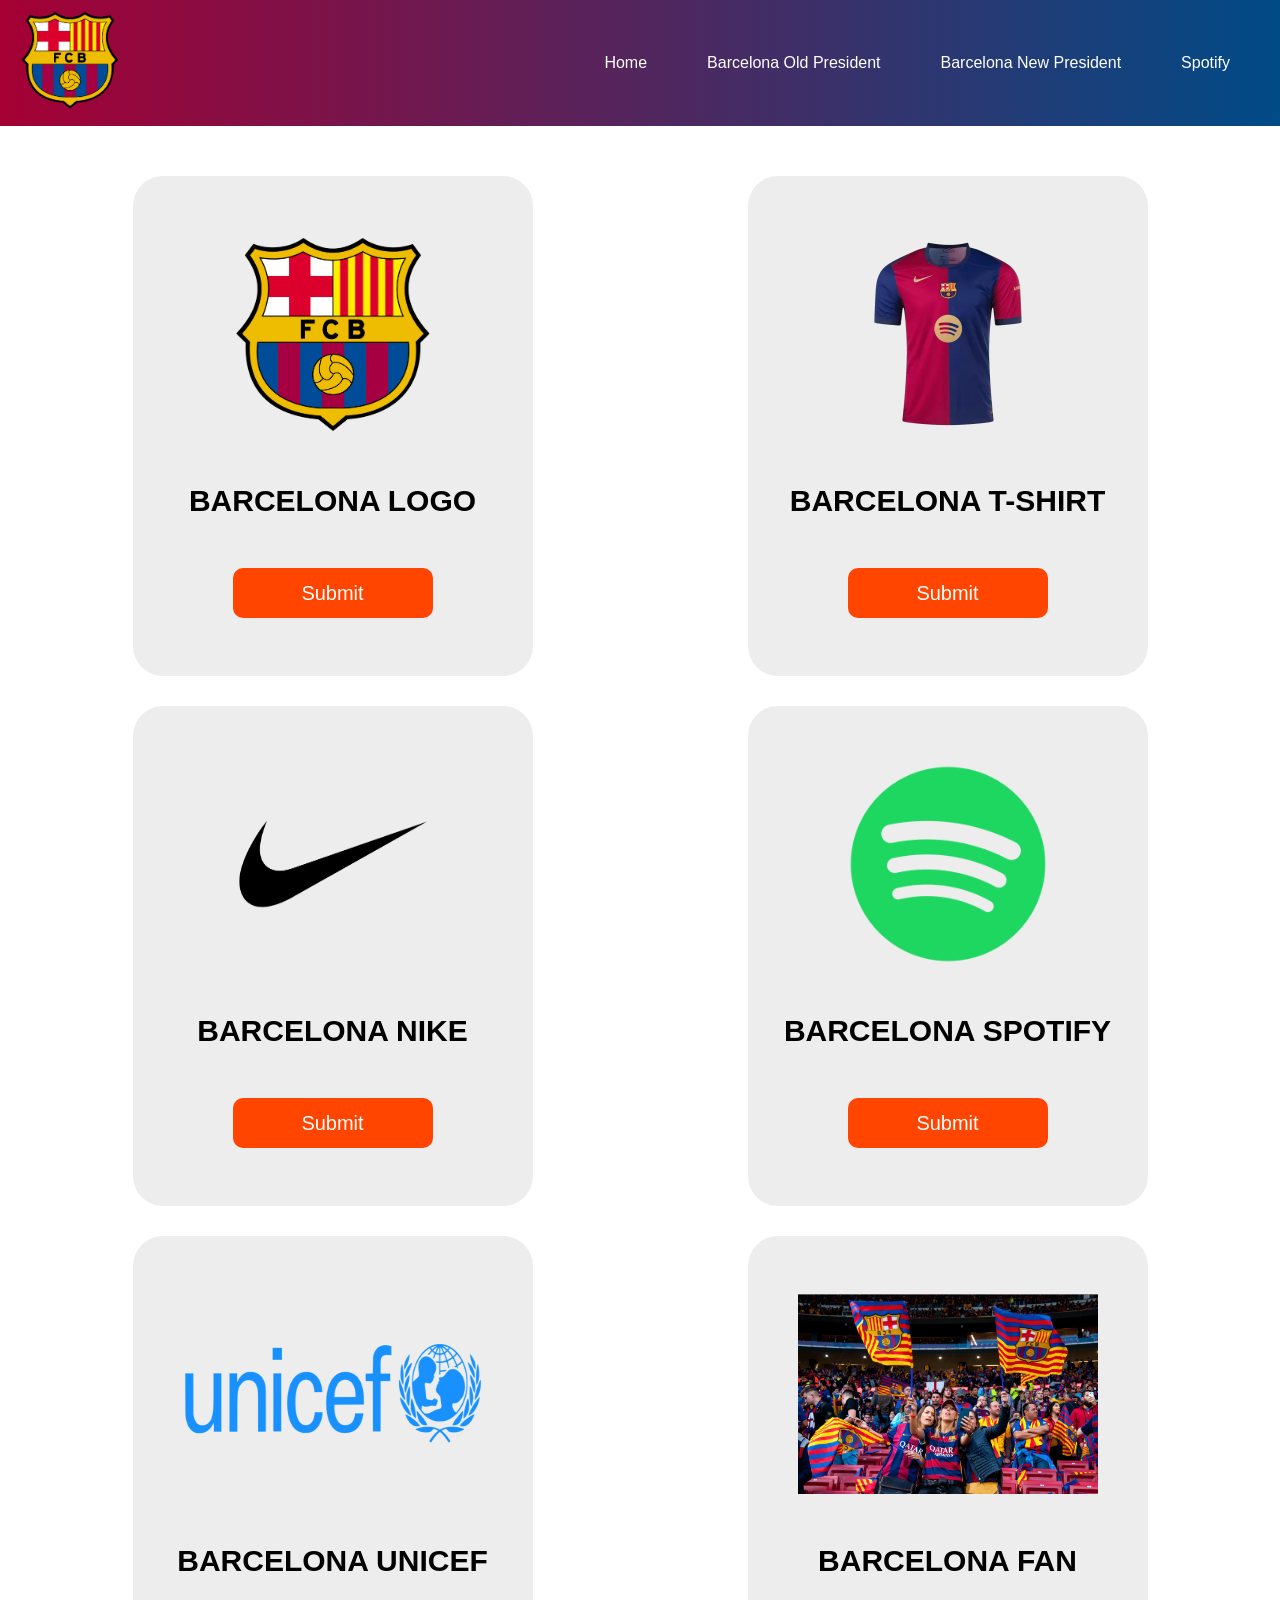
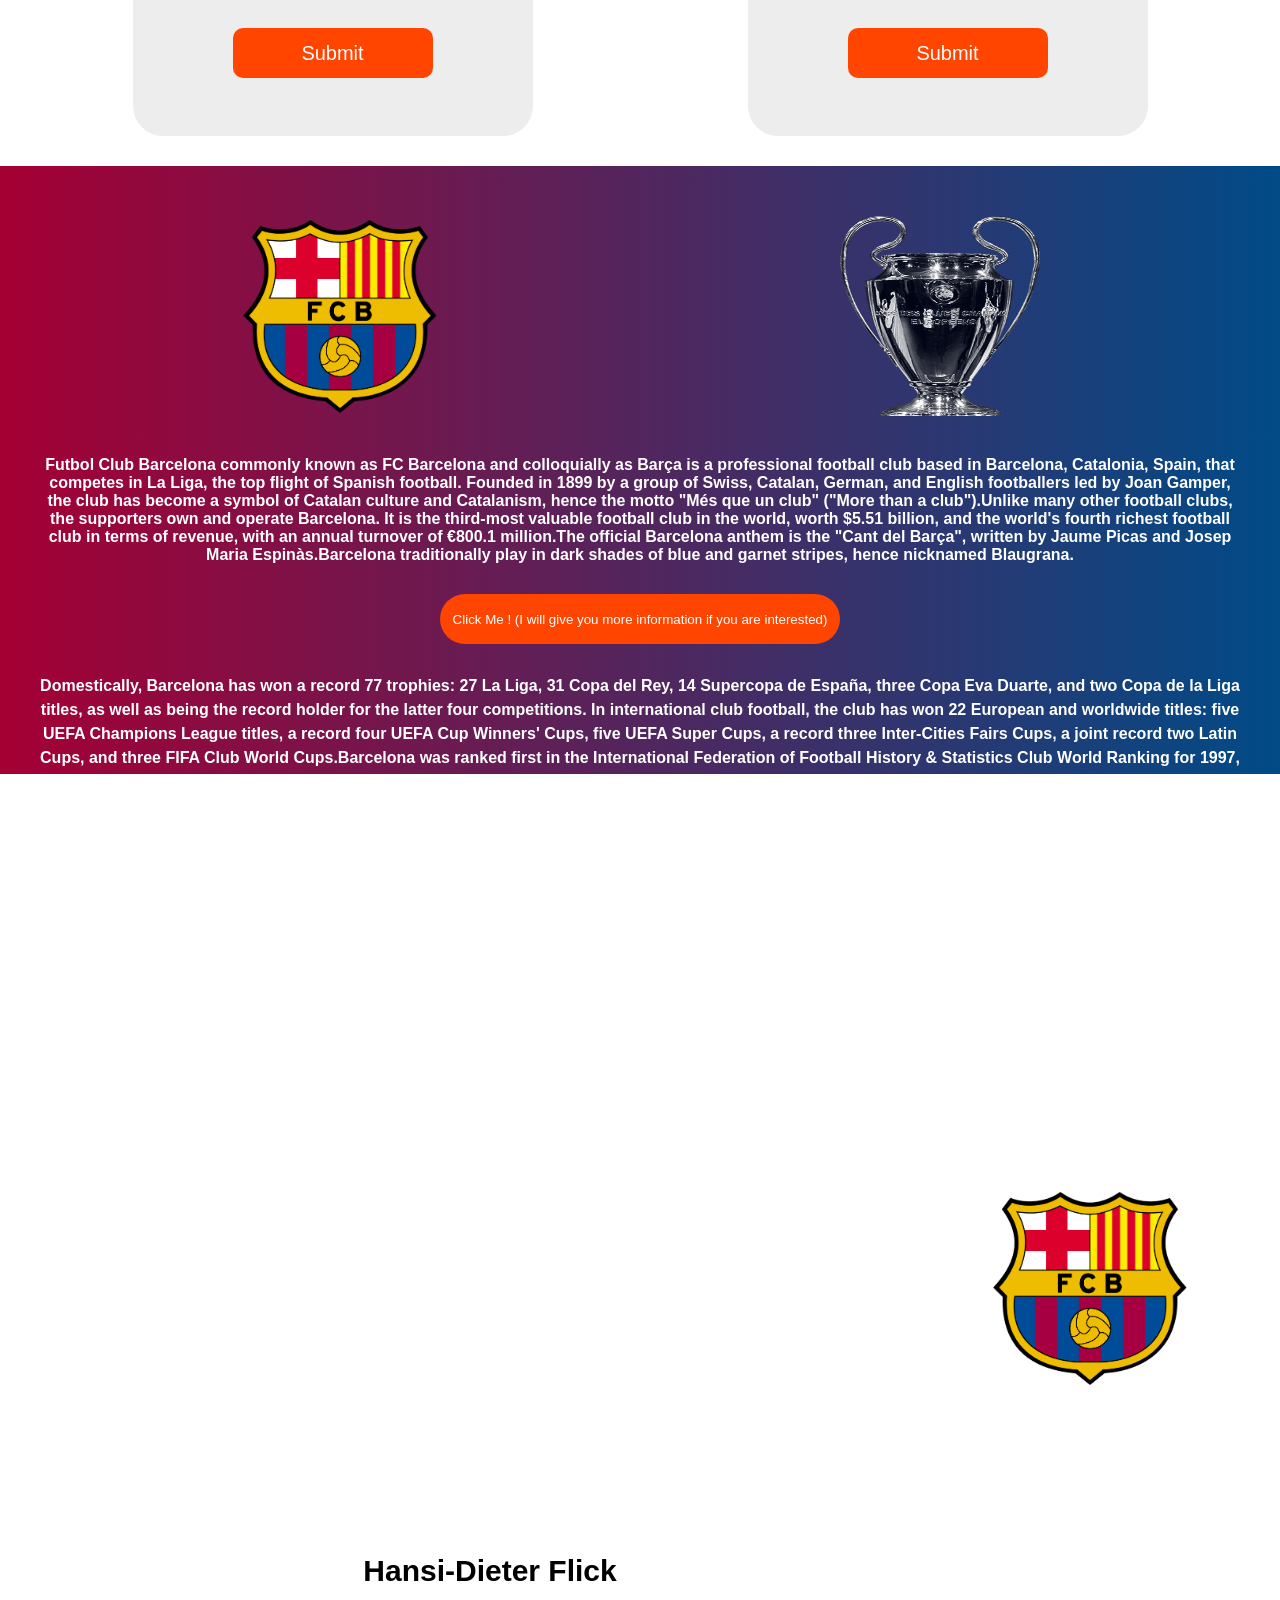
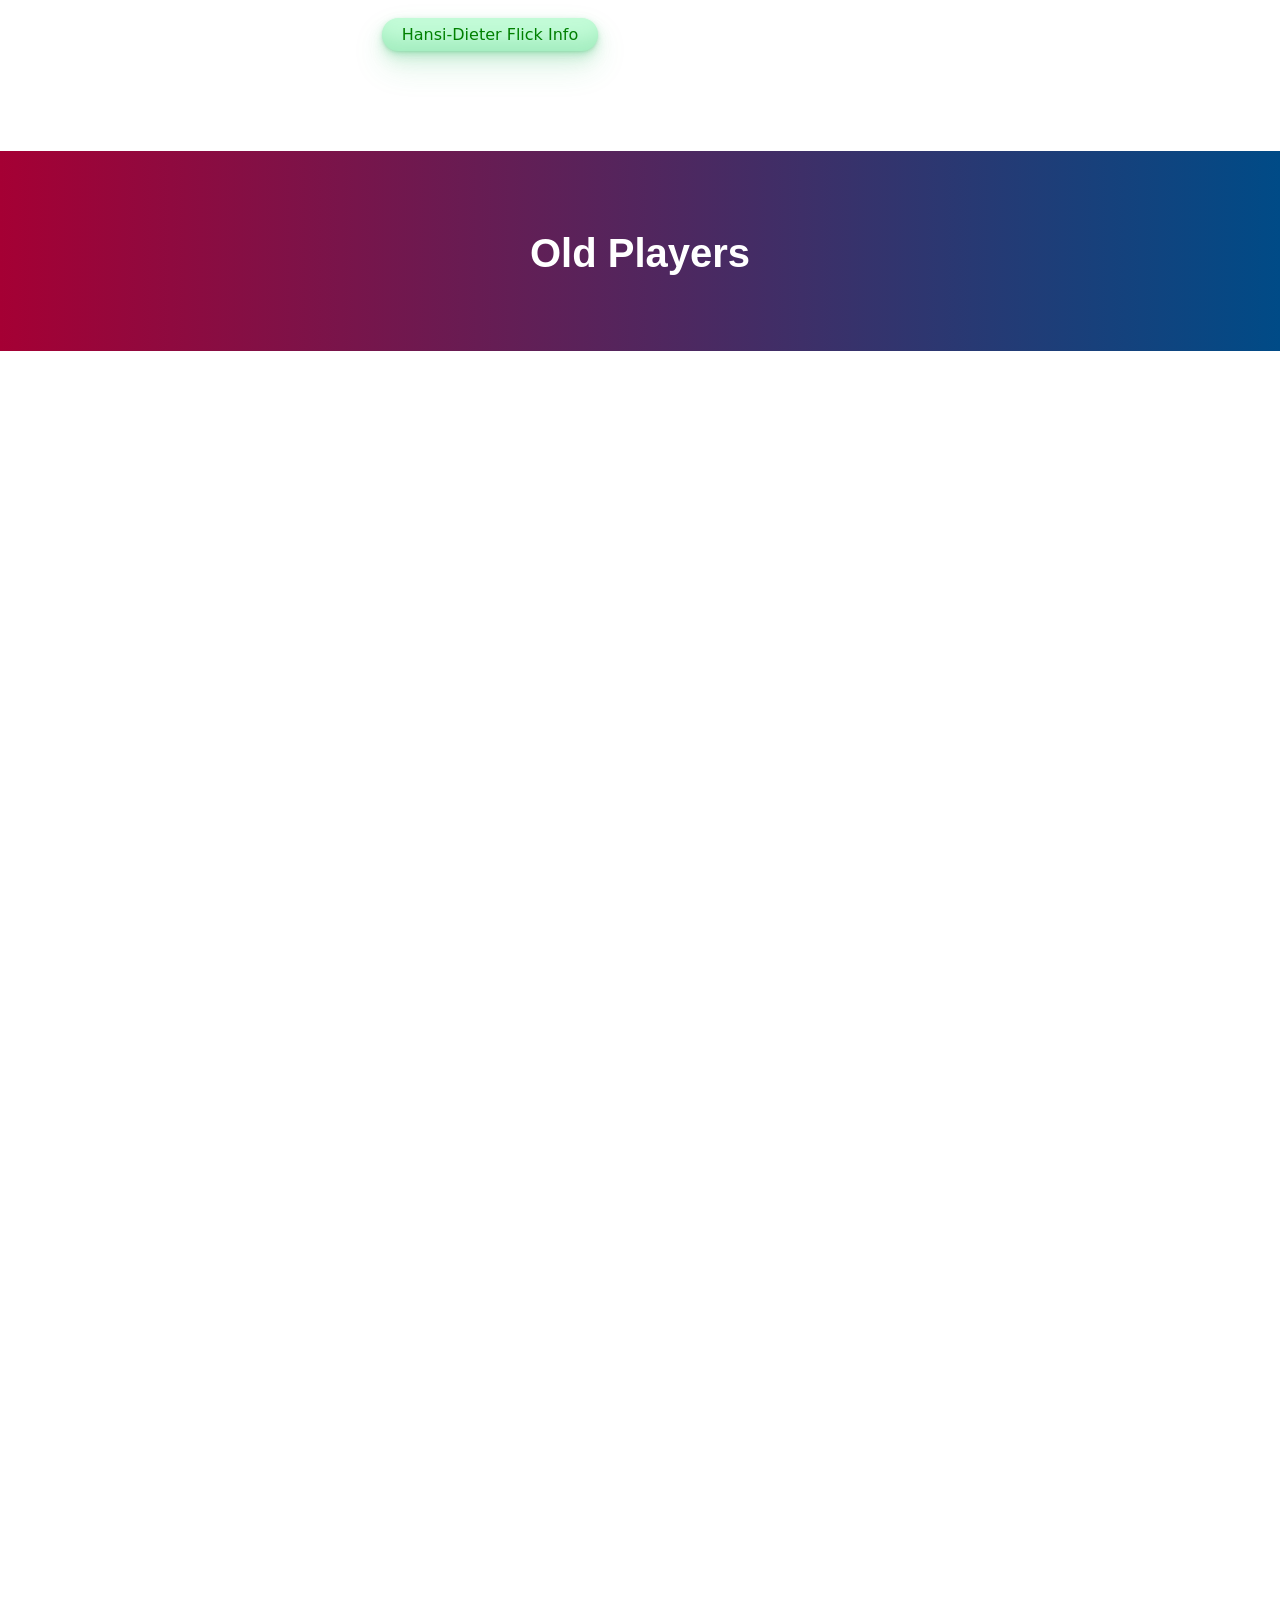
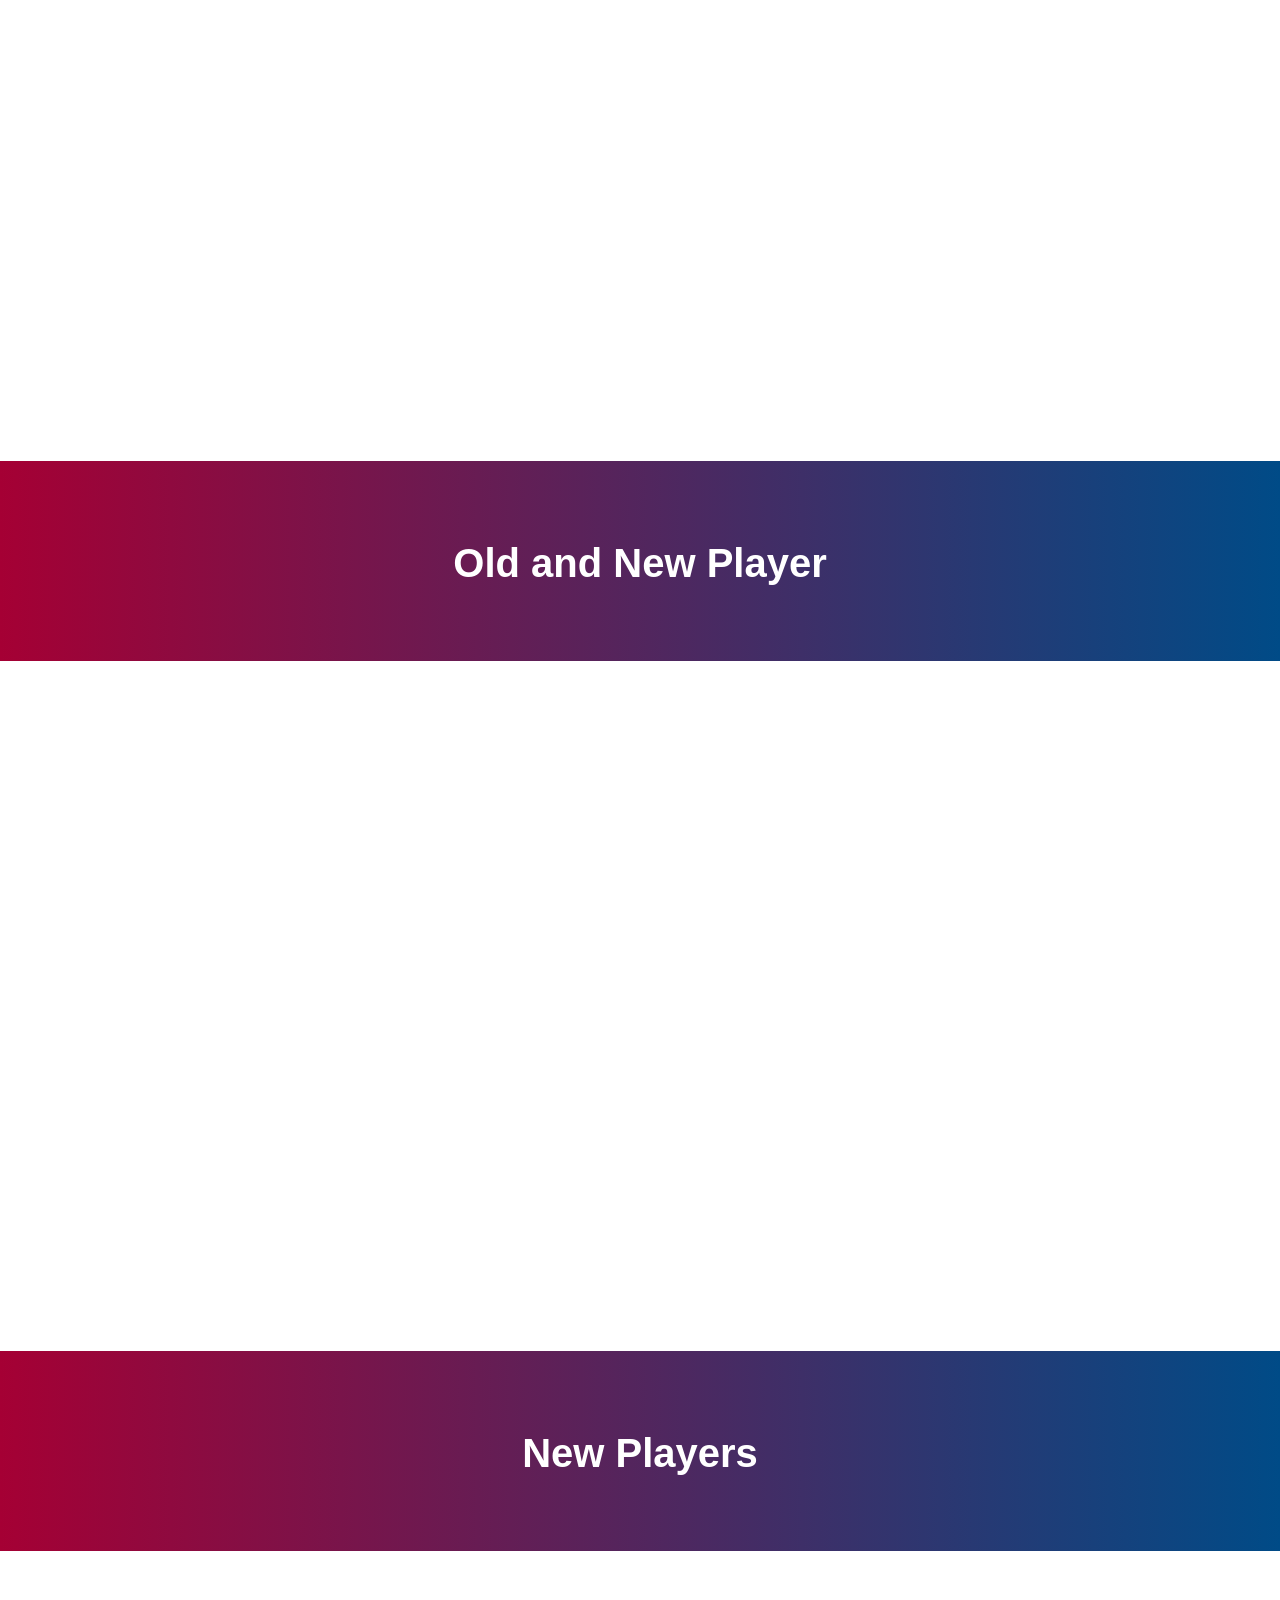
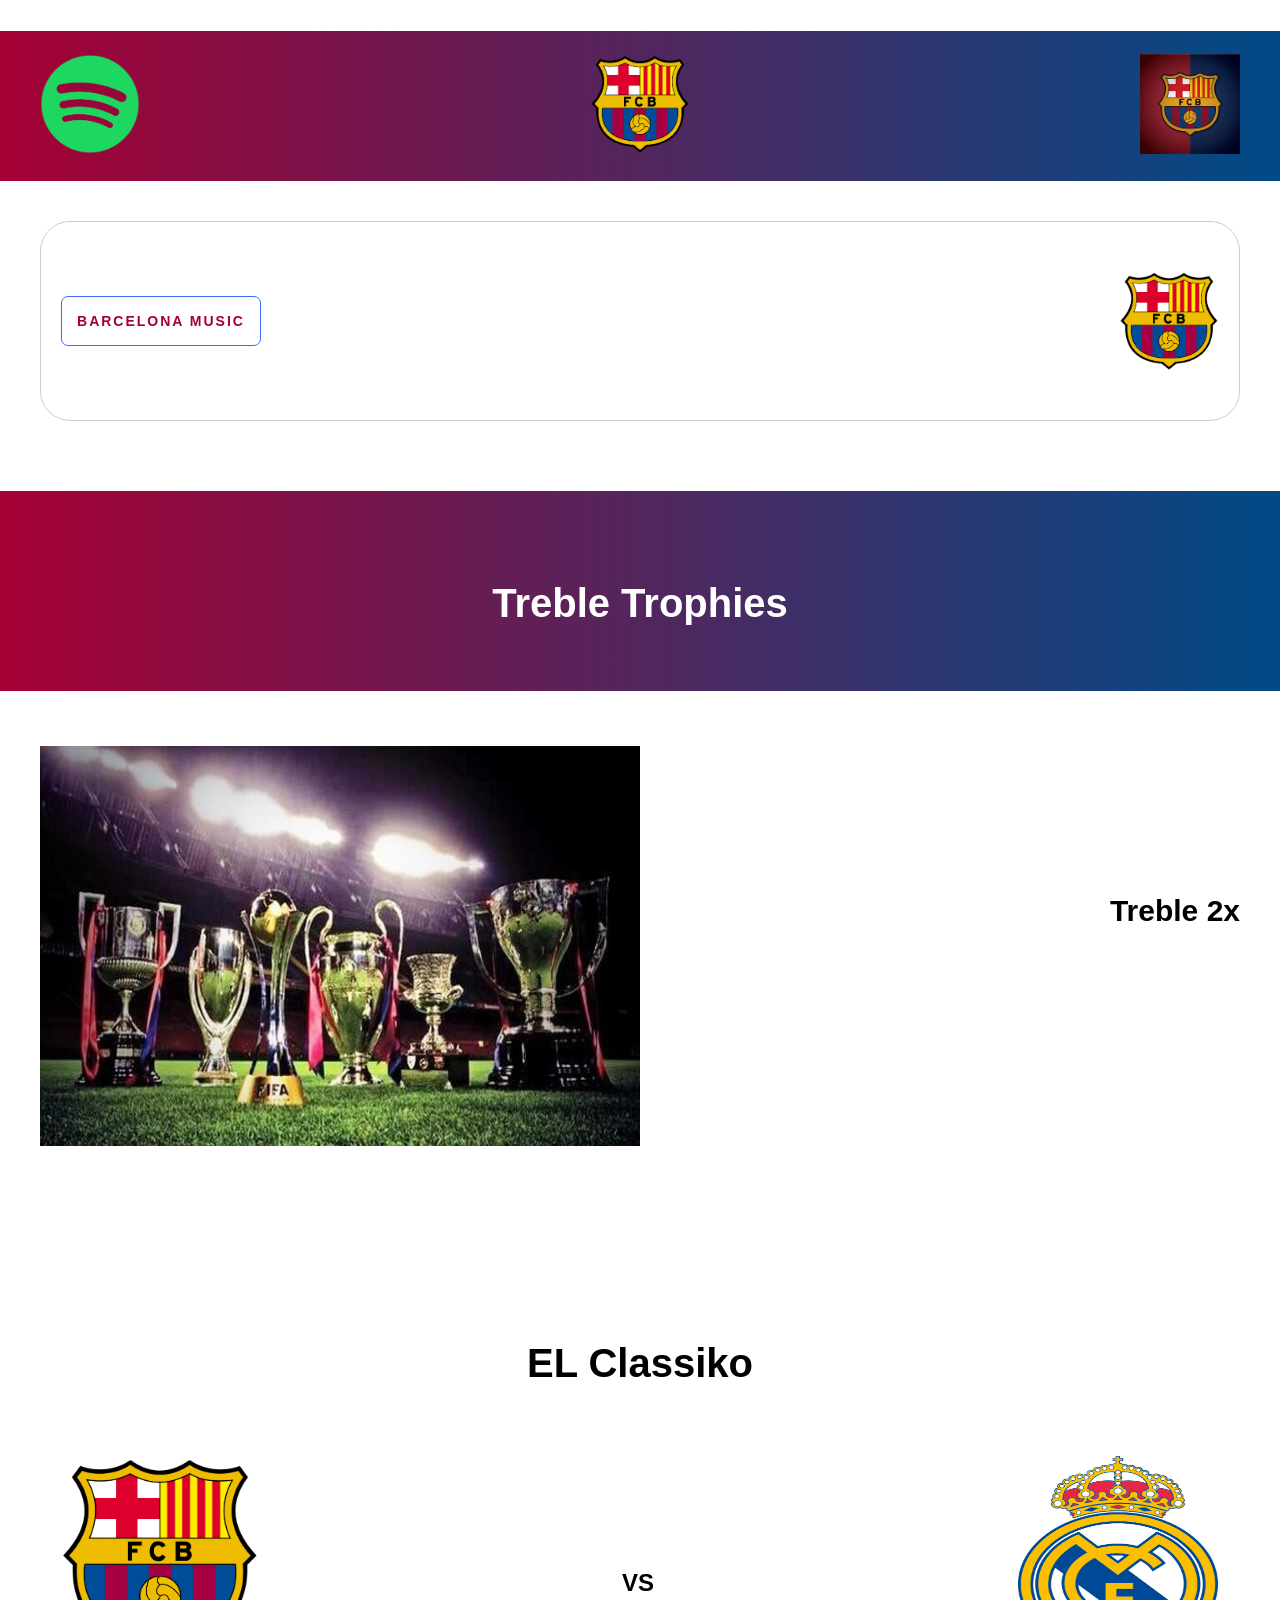
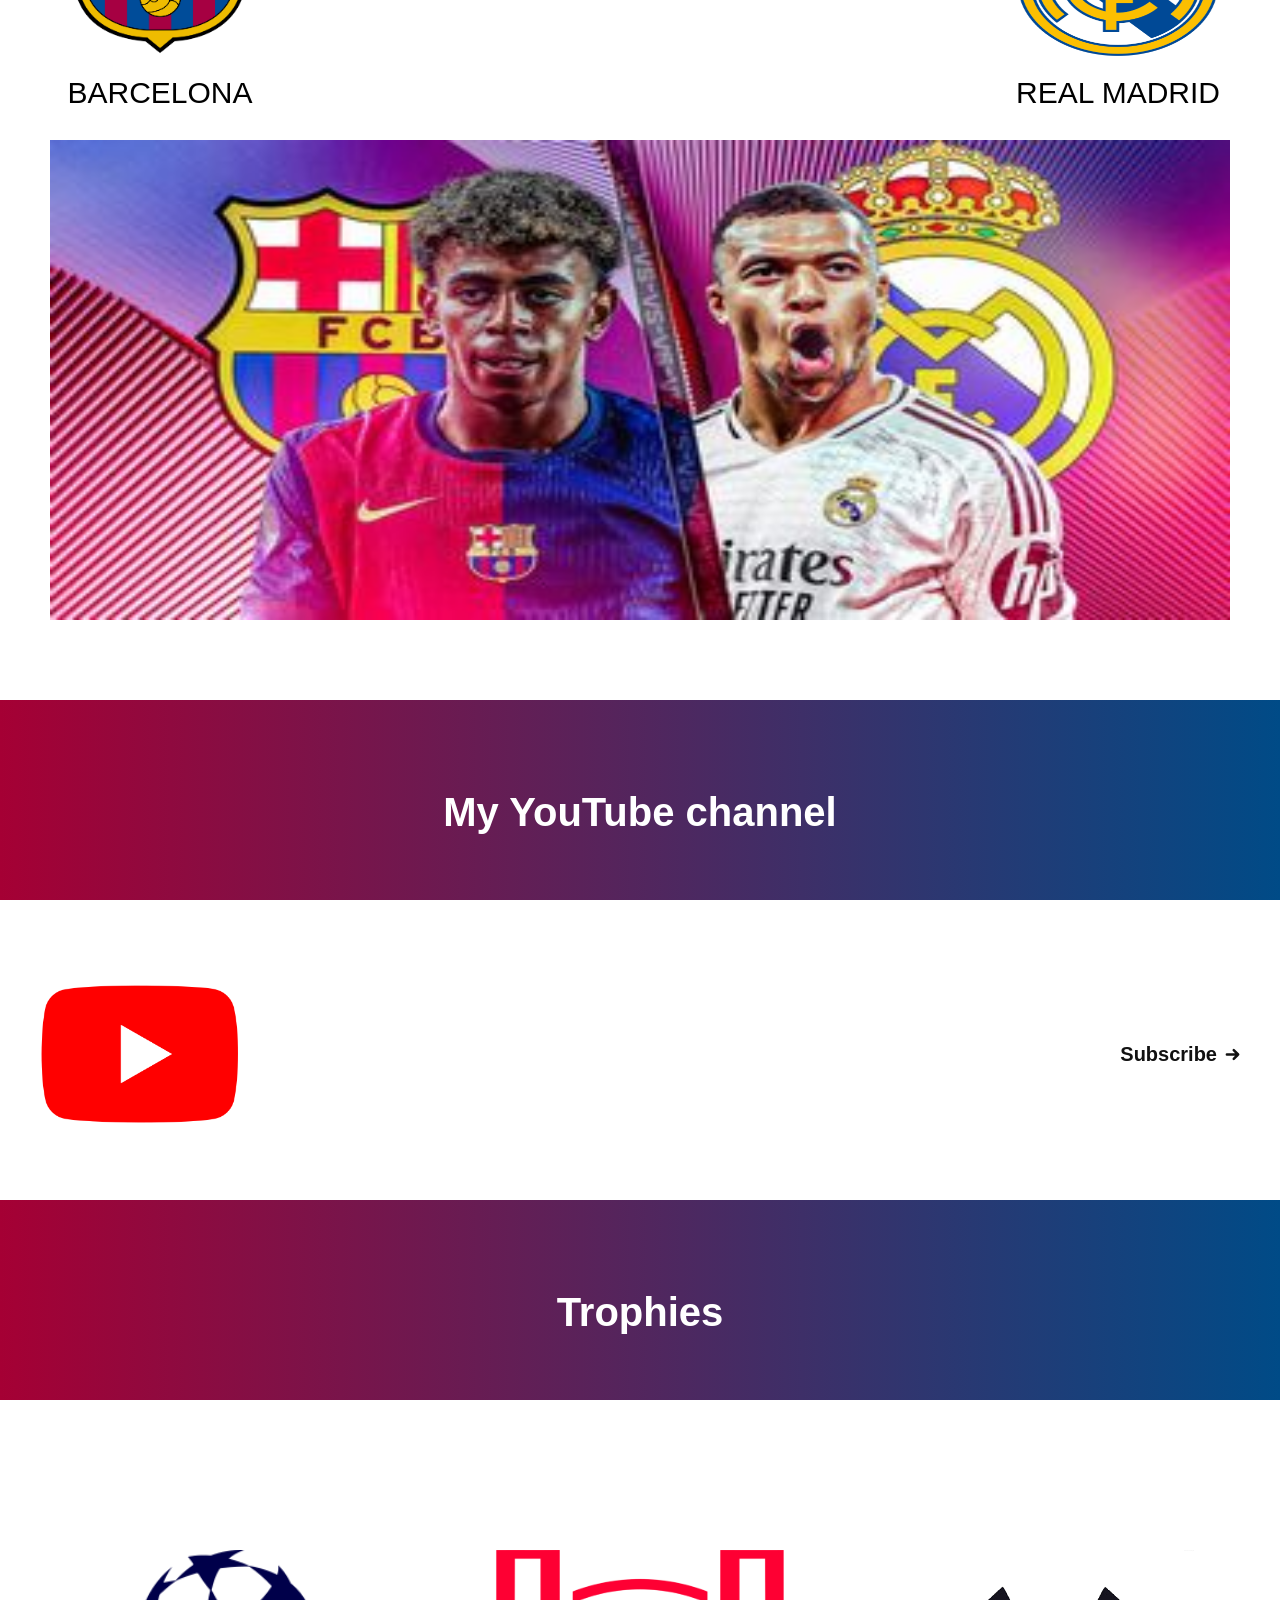
==== commit ba4d08fa: "ver1.7" ====
--- a/pages/barca.html
+++ b/pages/barca.html
@@ -17,6 +17,9 @@
 
 <body>
     <!-- Loader - START -->
+    <div class="loader-overlay">
+        <div class="loader"></div>
+    </div>
     <!-- Loader - END -->
 
     <!-- Header - START -->
